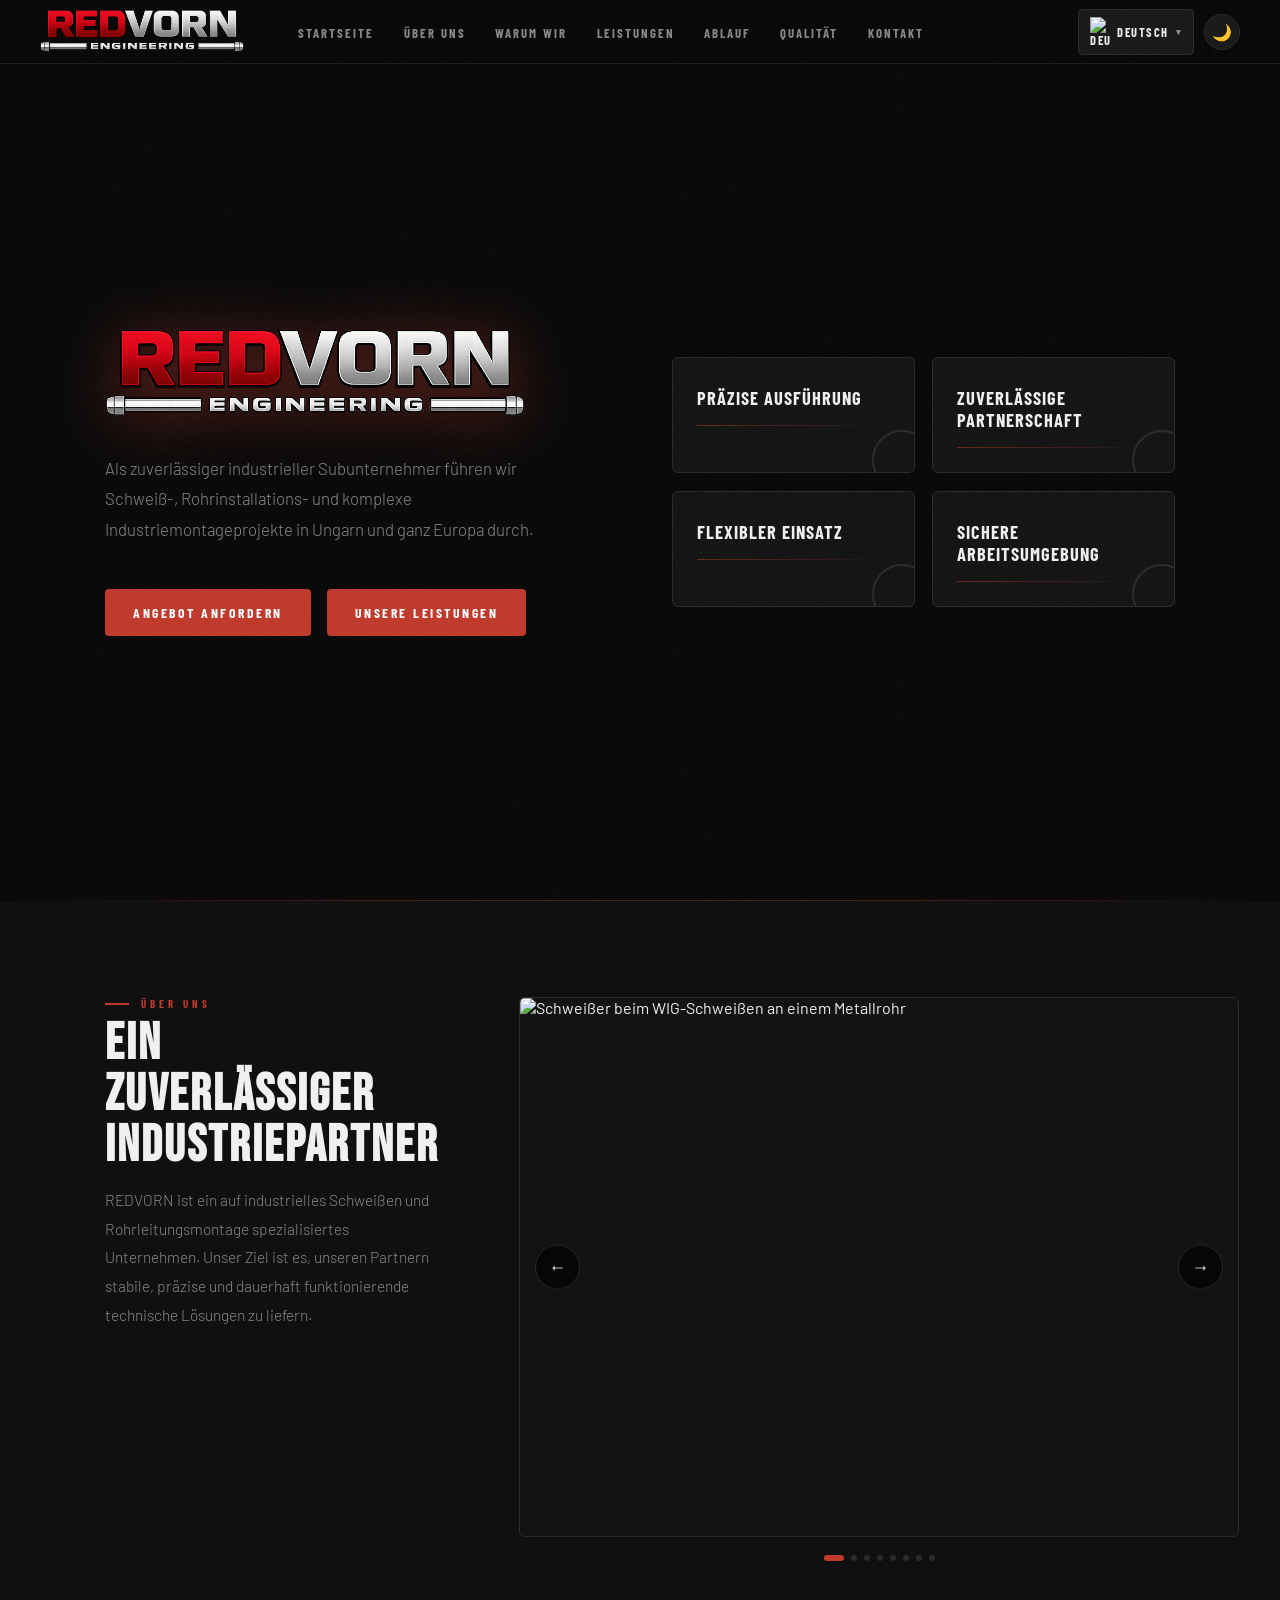
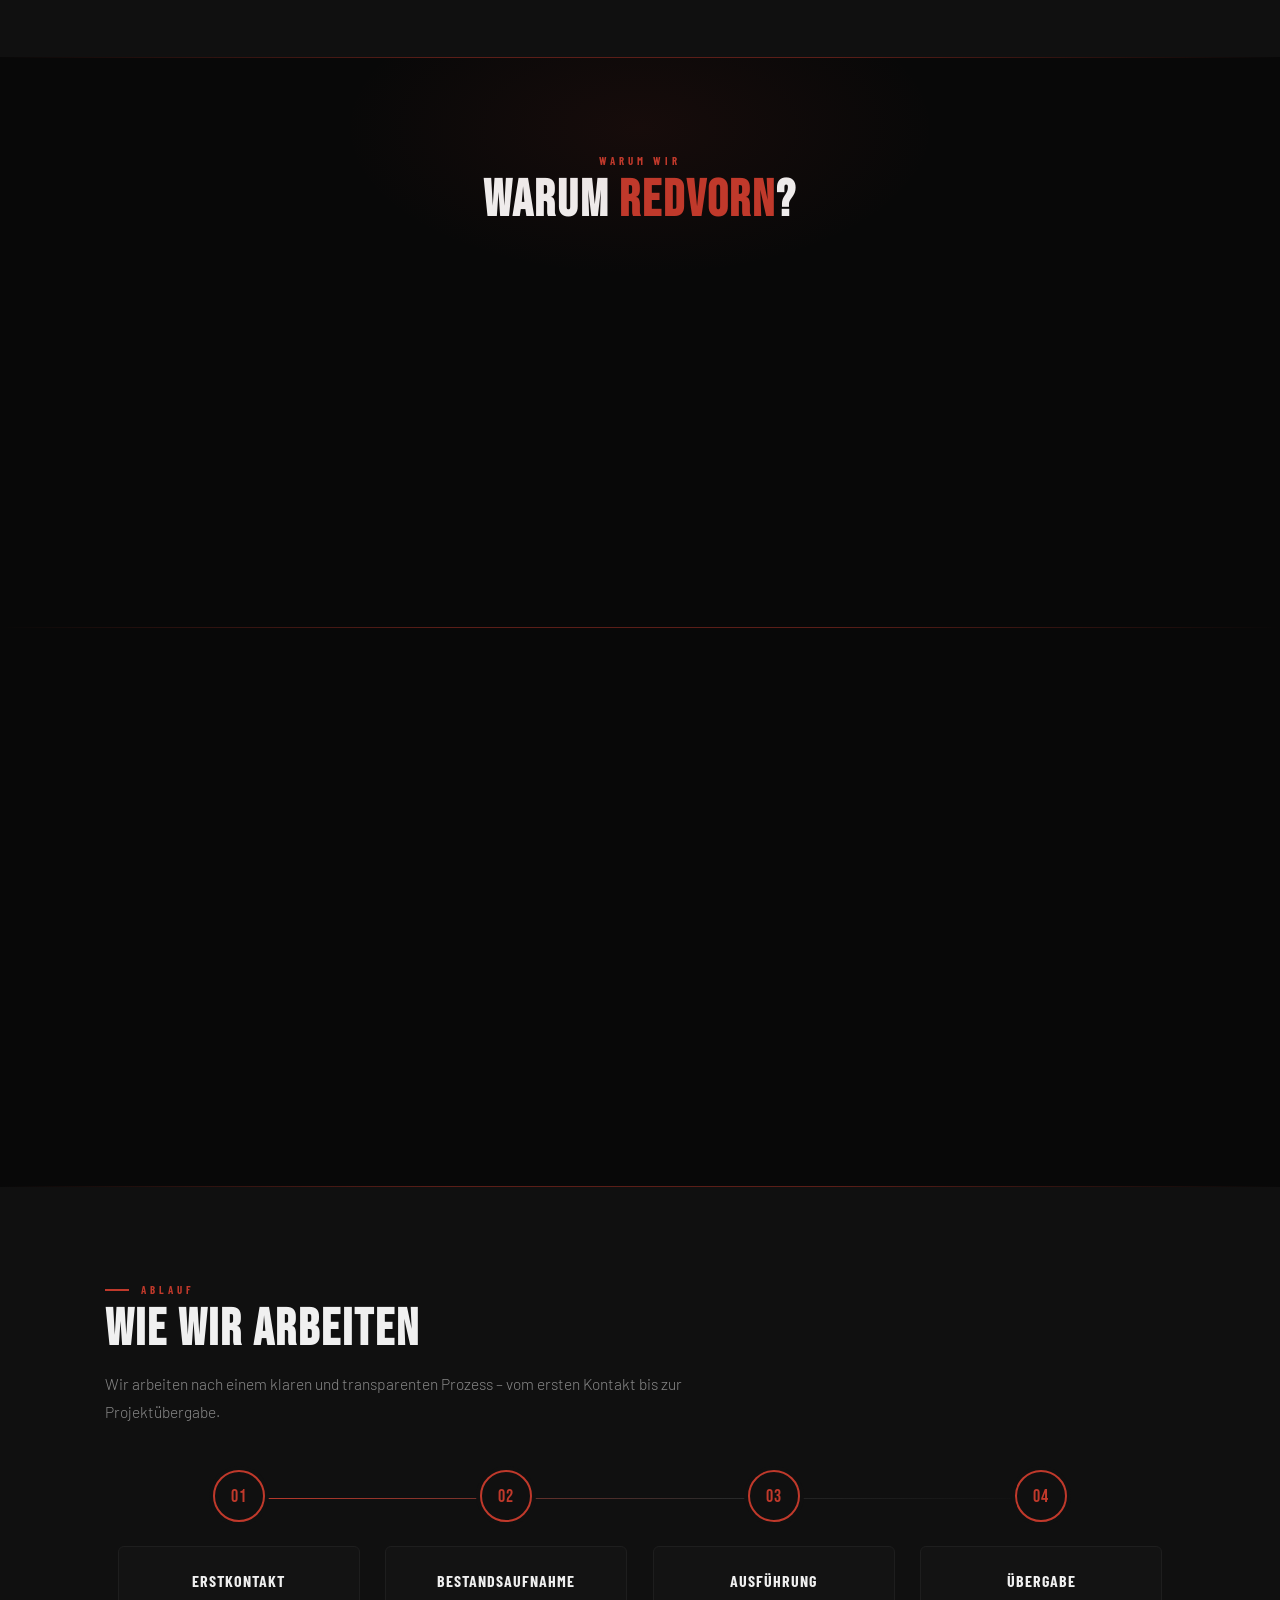
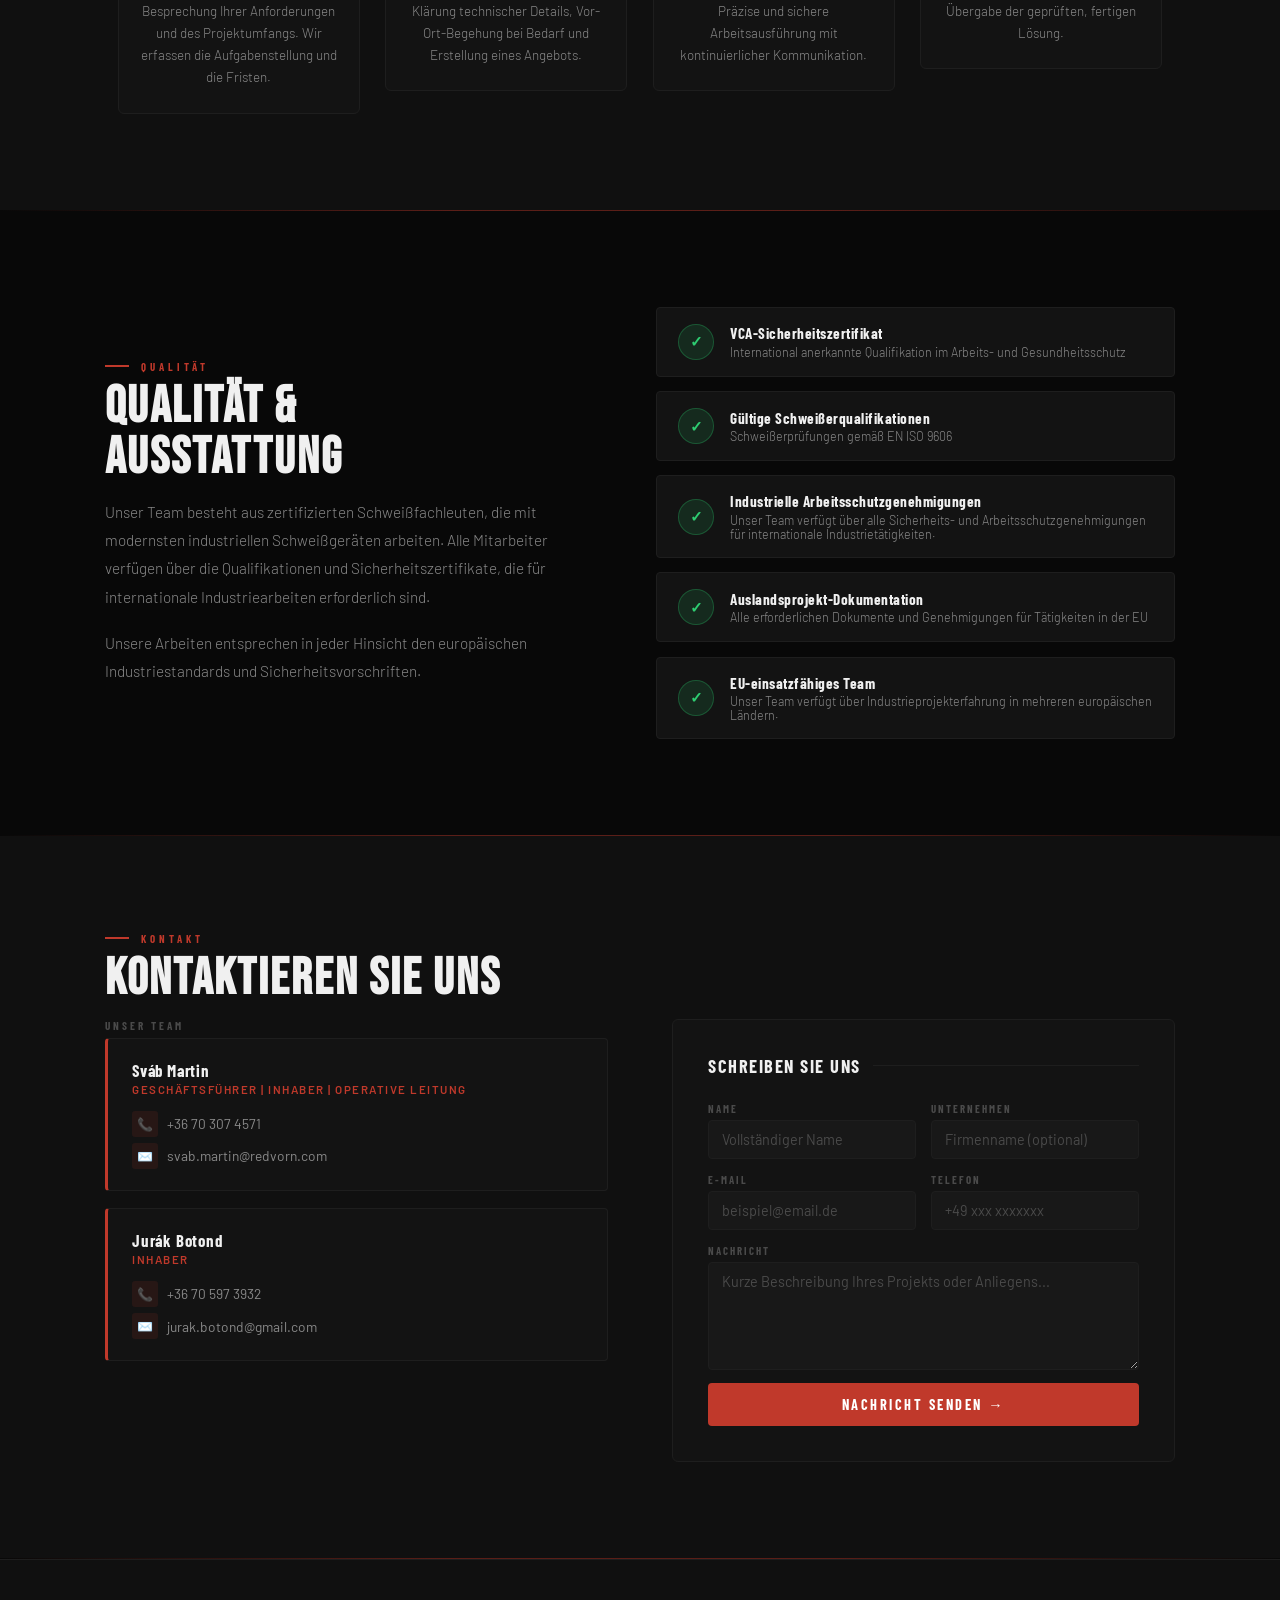
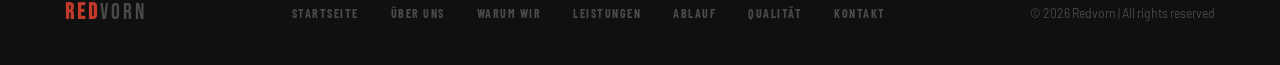
==== redvorn-de.html @ 4827144c "tranlation added, waiting for changes" ====
<!DOCTYPE html>
<html lang="de" data-theme="dark">
<head>
  <meta charset="UTF-8">
  <meta name="viewport" content="width=device-width, initial-scale=1.0">
  <meta name="description" content="Redvorn Engineering – Industrieschweißen, Rohrleitungsmontage und Industriemontage in Ungarn und ganz Europa.">
  <title>Redvorn Engineering</title>
  <link rel="preconnect" href="https://fonts.googleapis.com">
  <link href="https://fonts.googleapis.com/css2?family=Bebas+Neue&family=Barlow:wght@300;400;600&family=Barlow+Condensed:wght@400;600;700&display=swap" rel="stylesheet">
  <link rel="stylesheet" href="style.css">
</head>
<body>

<!-- ═══════════════════════════════════════════
     NAVIGATION
═══════════════════════════════════════════ -->
<nav>
  <a class="nav-logo" href="#fooldal">
    <img class="logo-vilagos" src="pics/redvorn-v-logo1.png" srcset="pics/redvorn-v-logo1.png 2x" alt="Redvorn Engineering">
    <img class="logo-sotet"   src="pics/redvorn-s-logo.png"  srcset="pics/redvorn-s-logo.png 2x"  alt="Redvorn Engineering">
  </a>

  <ul class="nav-linkek">
    <li><a href="#fooldal">Startseite</a></li>
    <li><a href="#rolunk">Über uns</a></li>
    <li><a href="#miert">Warum wir</a></li>
    <li><a href="#szolgaltatasok">Leistungen</a></li>
    <li><a href="#folyamat">Ablauf</a></li>
    <li><a href="#minoseg">Qualität</a></li>
    <li><a href="#kapcsolat">Kontakt</a></li>
  </ul>

  <div class="nav-jobb">
    <div class="lang-v" id="langV">
      <button class="lang-gomb" id="langGomb">
        <img src="https://flagcdn.com/w20/de.png" srcset="https://flagcdn.com/w40/de.png 2x" width="20" alt="Deutsch">
        Deutsch <span class="nyil">▾</span>
      </button>
      <div class="lang-menu">
        <div class="lang-elem" data-lang="hu"><img src="https://flagcdn.com/w20/hu.png" srcset="https://flagcdn.com/w40/hu.png 2x" width="20" alt="Magyar"> Magyar</div>
        <div class="lang-elem" data-lang="en"><img src="https://flagcdn.com/w20/gb.png" srcset="https://flagcdn.com/w40/gb.png 2x" width="20" alt="English"> English</div>
        <div class="lang-elem aktiv" data-lang="de"><img src="https://flagcdn.com/w20/de.png" srcset="https://flagcdn.com/w40/de.png 2x" width="20" alt="Deutsch"> Deutsch</div>
        <div class="lang-elem" data-lang="nl"><img src="https://flagcdn.com/w20/nl.png" srcset="https://flagcdn.com/w40/nl.png 2x" width="20" alt="Nederlands"> Nederlands</div>
      </div>
    </div>
    <button class="tema-btn" id="temaBtn" title="Dunkel / Hell-Modus">🌙</button>
    <button class="hamburger" id="hamburger" aria-label="Menü"><span></span><span></span><span></span></button>
  </div>
</nav>

<div class="mobil-menu" id="mobilMenu">
  <a href="#fooldal">Startseite</a>
  <a href="#rolunk">Über uns</a>
  <a href="#miert">Warum wir</a>
  <a href="#szolgaltatasok">Leistungen</a>
  <a href="#folyamat">Ablauf</a>
  <a href="#minoseg">Qualität</a>
  <a href="#kapcsolat">Kontakt</a>
</div>

<!-- ═══════════════════════════════════════════
     STARTSEITE / HERO
═══════════════════════════════════════════ -->
<section class="szekció" id="fooldal">
  <div class="hero-media">
    <video class="hero-video" autoplay muted loop playsinline poster="hatter-poster.jpg">
      <source src="pics/RVIDEO.mp4" type="video/mp4">
    </video>
  </div>
  <div class="hero-overlay"></div>
  <div class="hero-tartalom">
    <div class="hero-bal">
      <div class="hero-logo-kep">
        <img class="logo-sotet"   src="pics/redvorn-s-logo.png"  alt="Redvorn Engineering">
        <img class="logo-vilagos" src="pics/redvorn-v-logo1.png" alt="Redvorn Engineering">
      </div>
      <p class="hero-szoveg">Als zuverlässiger industrieller Subunternehmer führen wir Schweiß-, Rohrinstallations- und komplexe Industriemontageprojekte in Ungarn und ganz Europa durch.</p>
      <div class="hero-gombok">
        <a href="#kapcsolat" class="gomb-piros">Angebot anfordern</a>
        <a href="#szolgaltatasok" class="gomb-ures">Unsere Leistungen</a>
      </div>
    </div>
    <div class="hero-jobb">
      <div class="hero-kocka megjeleno" style="--delay: 0.1s"><div class="hk-cim">Präzise Ausführung</div><div class="hk-dísz"></div></div>
      <div class="hero-kocka megjeleno" style="--delay: 0.2s"><div class="hk-cim">Zuverlässige Partnerschaft</div><div class="hk-dísz"></div></div>
      <div class="hero-kocka megjeleno" style="--delay: 0.3s"><div class="hk-cim">Flexibler Einsatz</div><div class="hk-dísz"></div></div>
      <div class="hero-kocka megjeleno" style="--delay: 0.4s"><div class="hk-cim">Sichere Arbeitsumgebung</div><div class="hk-dísz"></div></div>
    </div>
  </div>
</section>

<div class="elvaszto"></div>

<!-- ═══════════════════════════════════════════
     ÜBER UNS
═══════════════════════════════════════════ -->
<section class="szekció halvany" id="rolunk">
  <div class="belso">
    <div class="rolunk-racs">
      <div class="megjeleno">
        <div class="sz-cimke">Über uns</div>
        <h2 class="sz-cim">EIN ZUVERLÄSSIGER<br>INDUSTRIEPARTNER</h2>
        <div class="rolunk-szoveg">
          <p>REDVORN ist ein auf industrielles Schweißen und Rohrleitungsmontage spezialisiertes Unternehmen. Unser Ziel ist es, unseren Partnern stabile, präzise und dauerhaft funktionierende technische Lösungen zu liefern.</p>
        </div>
      </div>
      <div class="kepgaleria megjeleno">
        <div class="slider-wrap">
          <div class="slider-sav" id="sliderSav">
            <div class="dia"><img src="pics/welder-performing-tig-welding-on-metal-pipe-.JPG" alt="Schweißer beim WIG-Schweißen an einem Metallrohr"><div class="dia-ph"><div class="ph-ikon">📷</div><div class="ph-szam">01 / FOTO</div></div></div>
            <div class="dia"><img src="pics/man-working-on-iron-soldering-in-a-workshop.jpg" alt="Metallarbeiter in einer Werkstatt"><div class="dia-ph"><div class="ph-ikon">📷</div><div class="ph-szam">02 / FOTO</div></div></div>
            <div class="dia"><img src="pics/oil-pipeline.jpg" alt="Ölpipeline"><div class="dia-ph"><div class="ph-ikon">📷</div><div class="ph-szam">03 / FOTO</div></div></div>
            <div class="dia"><img src="pics/industrial-zone-steel-pipelines-valves-and-ladde.jpg" alt="Industrielle Stahlrohrleitungen und Ventile"><div class="dia-ph"><div class="ph-ikon">📷</div><div class="ph-szam">04 / FOTO</div></div></div>
            <div class="dia"><img src="pics/engineer-inspecting-damaged-industrial-pipe-system.JPG" alt="Ingenieur bei der Inspektion eines Rohrsystems"><div class="dia-ph"><div class="ph-ikon">📷</div><div class="ph-szam">05 / FOTO</div></div></div>
            <div class="dia"><img src="pics/large-pipes-at-construction-site.jpg" alt="Große Rohre auf einer Baustelle"><div class="dia-ph"><div class="ph-ikon">📷</div><div class="ph-szam">06 / FOTO</div></div></div>
            <div class="dia"><img src="pics/different-size-and-shaped-pipes-at-a-power-plant.jpg" alt="Verschiedene Rohre in einem Kraftwerk"><div class="dia-ph"><div class="ph-ikon">📷</div><div class="ph-szam">07 / FOTO</div></div></div>
            <div class="dia"><img src="pics/business-partnership-shaking-hands-for-signing.jpg" alt="Geschäftspartner beim Handschlag"><div class="dia-ph"><div class="ph-ikon">📷</div><div class="ph-szam">08 / FOTO</div></div></div>
          </div>
          <button class="sl-nyil bal" id="slNyilBal" aria-label="Zurück">&#8592;</button>
          <button class="sl-nyil jobb" id="slNyilJobb" aria-label="Weiter">&#8594;</button>
        </div>
        <div class="slider-pontok" id="sliderPontok"></div>
      </div>
    </div>
  </div>
</section>

<div class="elvaszto"></div>

<!-- ═══════════════════════════════════════════
     WARUM WIR
═══════════════════════════════════════════ -->
<section class="szekció miert-szekció" id="miert">
  <div class="belso">
    <div class="miert-fejlec megjeleno">
      <div class="sz-cimke">Warum wir</div>
      <h2 class="sz-cim">WARUM <span class="piros-txt">REDVORN</span>?</h2>
    </div>
    <div class="miert-racs">
      <div class="miert-kartya megjeleno"><div class="mk-cim">Präzise Ausführung</div><p class="mk-szoveg">Jede Arbeit wird termingerecht und in der vereinbarten Qualität ausgeführt – ohne Kompromisse.</p></div>
      <div class="miert-kartya megjeleno"><div class="mk-cim">Flexibilität</div><p class="mk-szoveg">Wir reagieren schnell auf Projektänderungen und passen unsere Kapazitäten an Ihre Anforderungen an.</p></div>
      <div class="miert-kartya megjeleno"><div class="mk-cim">Internationale Erfahrung</div><p class="mk-szoveg">Industrielle Projekterfahrung in mehreren europäischen Ländern, mit fundiertem Wissen über EU-Normen und Arbeitsumgebungen.</p></div>
      <div class="miert-kartya megjeleno"><div class="mk-cim">Partnerschaftliche Haltung</div><p class="mk-szoveg">Ob Einzelauftrag oder Langzeitprojekt – jede Aufgabe wird mit derselben fachlichen Verantwortung und Engagement durchgeführt.</p></div>
      <div class="miert-kartya megjeleno"><div class="mk-cim">Schnelle Problemlösung</div><p class="mk-szoveg">Technische Herausforderungen werden sofort angegangen, damit der Projektzeitplan reibungslos eingehalten werden kann.</p></div>
    </div>
  </div>
</section>

<div class="elvaszto"></div>

<!-- ═══════════════════════════════════════════
     LEISTUNGEN
═══════════════════════════════════════════ -->
<section class="szekció" id="szolgaltatasok">
  <div class="belso">
    <div class="sz-cimke megjeleno">Leistungen</div>
    <h2 class="sz-cim megjeleno">UNSER ANGEBOT</h2>
    <p class="sz-leiras megjeleno">Wir realisieren komplexe industrielle Bauleistungen als Subunternehmer – auf Basis von Kundenspezifikationen und technischer Dokumentation.</p>
    <div class="szolg-racs">
      <div class="szolg-k megjeleno"><div class="szolg-cim">Industrieschweißen</div><p class="szolg-szoveg">Stahl- und Edelstahlkonstruktionen, Rohrschweißen und Reparaturarbeiten.</p></div>
      <div class="szolg-k megjeleno"><div class="szolg-cim">Rohrleitungsmontage</div><p class="szolg-szoveg">Installation und Umbau von verfahrenstechnischen und industriellen Rohrleitungssystemen.</p></div>
      <div class="szolg-k megjeleno"><div class="szolg-cim">Industriemontage</div><p class="szolg-szoveg">Langfristige Industrieprojekte und Kooperationen.</p></div>
    </div>
  </div>
</section>

<div class="elvaszto"></div>

<!-- ═══════════════════════════════════════════
     ABLAUF
═══════════════════════════════════════════ -->
<section class="szekció halvany" id="folyamat">
  <div class="belso">
    <div class="megjeleno">
      <div class="sz-cimke">Ablauf</div>
      <h2 class="sz-cim">WIE WIR ARBEITEN</h2>
      <p class="sz-leiras">Wir arbeiten nach einem klaren und transparenten Prozess – vom ersten Kontakt bis zur Projektübergabe.</p>
    </div>
    <div class="timeline">
      <div class="tl-elem megjeleno"><div class="tl-szam">01</div><div class="tl-kartya"><div class="tl-cim">Erstkontakt</div><p class="tl-szoveg">Besprechung Ihrer Anforderungen und des Projektumfangs. Wir erfassen die Aufgabenstellung und die Fristen.</p></div></div>
      <div class="tl-elem megjeleno"><div class="tl-szam">02</div><div class="tl-kartya"><div class="tl-cim">Bestandsaufnahme</div><p class="tl-szoveg">Klärung technischer Details, Vor-Ort-Begehung bei Bedarf und Erstellung eines Angebots.</p></div></div>
      <div class="tl-elem megjeleno"><div class="tl-szam">03</div><div class="tl-kartya"><div class="tl-cim">Ausführung</div><p class="tl-szoveg">Präzise und sichere Arbeitsausführung mit kontinuierlicher Kommunikation.</p></div></div>
      <div class="tl-elem megjeleno"><div class="tl-szam">04</div><div class="tl-kartya"><div class="tl-cim">Übergabe</div><p class="tl-szoveg">Übergabe der geprüften, fertigen Lösung.</p></div></div>
    </div>
  </div>
</section>

<div class="elvaszto"></div>

<!-- ═══════════════════════════════════════════
     QUALITÄT
═══════════════════════════════════════════ -->
<section class="szekció" id="minoseg">
  <div class="belso">
    <div class="minoseg-racs">
      <div class="megjeleno">
        <div class="sz-cimke">Qualität</div>
        <h2 class="sz-cim">QUALITÄT &<br>AUSSTATTUNG</h2>
        <p class="minoseg-szoveg">Unser Team besteht aus zertifizierten Schweißfachleuten, die mit modernsten industriellen Schweißgeräten arbeiten. Alle Mitarbeiter verfügen über die Qualifikationen und Sicherheitszertifikate, die für internationale Industriearbeiten erforderlich sind.</p>
        <p class="minoseg-szoveg">Unsere Arbeiten entsprechen in jeder Hinsicht den europäischen Industriestandards und Sicherheitsvorschriften.</p>
      </div>
      <div class="cert-lista">
        <div class="cert-kartya megjeleno"><div class="cert-bal"><div class="cert-pip">✓</div></div><div class="cert-jobb"><div class="cert-cim">VCA-Sicherheitszertifikat</div><div class="cert-szoveg">International anerkannte Qualifikation im Arbeits- und Gesundheitsschutz</div></div></div>
        <div class="cert-kartya megjeleno"><div class="cert-bal"><div class="cert-pip">✓</div></div><div class="cert-jobb"><div class="cert-cim">Gültige Schweißerqualifikationen</div><div class="cert-szoveg">Schweißerprüfungen gemäß EN ISO 9606</div></div></div>
        <div class="cert-kartya megjeleno"><div class="cert-bal"><div class="cert-pip">✓</div></div><div class="cert-jobb"><div class="cert-cim">Industrielle Arbeitsschutzgenehmigungen</div><div class="cert-szoveg">Unser Team verfügt über alle Sicherheits- und Arbeitsschutzgenehmigungen für internationale Industrietätigkeiten.</div></div></div>
        <div class="cert-kartya megjeleno"><div class="cert-bal"><div class="cert-pip">✓</div></div><div class="cert-jobb"><div class="cert-cim">Auslandsprojekt-Dokumentation</div><div class="cert-szoveg">Alle erforderlichen Dokumente und Genehmigungen für Tätigkeiten in der EU</div></div></div>
        <div class="cert-kartya megjeleno"><div class="cert-bal"><div class="cert-pip">✓</div></div><div class="cert-jobb"><div class="cert-cim">EU-einsatzfähiges Team</div><div class="cert-szoveg">Unser Team verfügt über Industrieprojekterfahrung in mehreren europäischen Ländern.</div></div></div>
      </div>
    </div>
  </div>
</section>

<div class="elvaszto"></div>

<!-- ═══════════════════════════════════════════
     KONTAKT
═══════════════════════════════════════════ -->
<section class="szekció halvany" id="kapcsolat">
  <div class="belso">
    <div class="sz-cimke megjeleno">Kontakt</div>
    <h2 class="sz-cim megjeleno">KONTAKTIEREN SIE UNS</h2>
    <div class="kapcsolat-racs">
      <div>
        <p class="csapat-alcim megjeleno">Unser Team</p>
        <div class="csapat">
          <div class="szemely megjeleno">
            <div class="sz-nev">Sváb Martin</div>
            <div class="sz-pozicio">Geschäftsführer | Inhaber | Operative Leitung</div>
            <div class="sz-eler">
              <div class="sz-sor"><div class="sz-ik">📞</div><a href="tel:+36703074571">+36 70 307 4571</a></div>
              <div class="sz-sor"><div class="sz-ik">✉️</div><a href="mailto:svab.martin@redvorn.com">svab.martin@redvorn.com</a></div>
            </div>
          </div>
          <div class="szemely megjeleno">
            <div class="sz-nev">Jurák Botond</div>
            <div class="sz-pozicio">Inhaber</div>
            <div class="sz-eler">
              <div class="sz-sor"><div class="sz-ik">📞</div><a href="tel:+36705973932">+36 70 597 3932</a></div>
              <div class="sz-sor"><div class="sz-ik">✉️</div><a href="mailto:jurak.botond@gmail.com">jurak.botond@gmail.com</a></div>
            </div>
          </div>
        </div>
      </div>
      <div class="urlap-doboz megjeleno">
        <div class="urlap-fejlec"><div class="urlap-fejlec-cim">Schreiben Sie uns</div><div class="urlap-fejlec-vonal"></div></div>
        <form id="kapcsolatUrlap">
          <div class="urlap-sor">
            <div class="mezocsoport"><label class="mezo-cimke">Name</label><input class="mezo" type="text" name="nev" placeholder="Vollständiger Name" required></div>
            <div class="mezocsoport"><label class="mezo-cimke">Unternehmen</label><input class="mezo" type="text" name="ceg" placeholder="Firmenname (optional)"></div>
          </div>
          <div class="urlap-sor">
            <div class="mezocsoport"><label class="mezo-cimke">E-Mail</label><input class="mezo" type="email" name="email" placeholder="beispiel@email.de" required></div>
            <div class="mezocsoport"><label class="mezo-cimke">Telefon</label><input class="mezo" type="tel" name="telefon" placeholder="+49 xxx xxxxxxx"></div>
          </div>
          <div class="mezocsoport"><label class="mezo-cimke">Nachricht</label><textarea class="mezo" name="uzenet" placeholder="Kurze Beschreibung Ihres Projekts oder Anliegens..." required></textarea></div>
          <button type="submit" class="kuldes-btn">Nachricht senden &rarr;</button>
        </form>
        <div class="urlap-ok" id="urlapOk">
          <div class="pip">✅</div>
          <h3>Nachricht gesendet!</h3>
          <p>Wir werden uns in Kürze bei Ihnen melden.</p>
        </div>
      </div>
    </div>
  </div>
</section>

<div class="elvaszto"></div>

<!-- ═══════════════════════════════════════════
     FOOTER
═══════════════════════════════════════════ -->
<footer>
  <div class="footer-belso">
    <a class="footer-logo" href="#fooldal"><span class="footer-logo-txt"><b>RED</b>VORN</span></a>
    <div class="footer-link-lista">
      <a href="#fooldal">Startseite</a>
      <a href="#rolunk">Über uns</a>
      <a href="#miert">Warum wir</a>
      <a href="#szolgaltatasok">Leistungen</a>
      <a href="#folyamat">Ablauf</a>
      <a href="#minoseg">Qualität</a>
      <a href="#kapcsolat">Kontakt</a>
    </div>
    <p class="footer-copy">&copy; 2026 Redvorn | All rights reserved</p>
  </div>
</footer>

<script src="main.js"></script>
</body>
</html>
---- style.css ----
/* ================================================
   REDVORN ENGINEERING — style.css- By: BBM
   ================================================ */

/* ── VÁLTOZÓK ── */
:root {
  --piros:       #c0392b;
  --piros-sotet: #96281b;
  --piros-vilag: #e74c3c;

  --hatter:  #080808;
  --hatter2: #101010;
  --hatter3: #181818;
  --kartya:  #131313;
  --keret:   #1e1e1e;
  --keret2:  #2a2a2a;

  --szoveg:  #f0f0f0;
  --szoveg2: #888;
  --szoveg3: #4a4a4a;

  --nav-bg: rgba(8,8,8,0.96);
  --nav-h:  64px;
  --r:      4px;
  --atm:    0.22s ease;
}

[data-theme="light"] {
  --hatter:  #f3f3f3;
  --hatter2: #eaeaea;
  --hatter3: #dfdfdf;
  --kartya:  #ffffff;
  --keret:   #d8d8d8;
  --keret2:  #c5c5c5;
  --szoveg:  #111;
  --szoveg2: #555;
  --szoveg3: #aaa;
  --nav-bg:  rgba(243,243,243,0.97);
}

/* ── RESET ── */
*, *::before, *::after { box-sizing: border-box; margin: 0; padding: 0; }
html { scroll-behavior: smooth; }
body {
  font-family: 'Barlow', sans-serif;
  background: var(--hatter);
  color: var(--szoveg);
  overflow-x: hidden;
  transition: background var(--atm), color var(--atm);
  -webkit-font-smoothing: antialiased;
}
/* Szemcsés textúra */
body::after {
  content: '';
  position: fixed; inset: 0;
  background-image: url("data:image/svg+xml,%3Csvg viewBox='0 0 512 512' xmlns='http://www.w3.org/2000/svg'%3E%3Cfilter id='n'%3E%3CfeTurbulence type='fractalNoise' baseFrequency='0.78' numOctaves='4' stitchTiles='stitch'/%3E%3C/filter%3E%3Crect width='100%25' height='100%25' filter='url(%23n)' opacity='0.03'/%3E%3C/svg%3E");
  pointer-events: none;
  z-index: 9999;
}
a { text-decoration: none; color: inherit; }
img { display: block; max-width: 100%; }
button { font-family: inherit; cursor: pointer; }

/* ══════════════════════════════════════
   NAVIGÁCIÓ
══════════════════════════════════════ */
nav {
  position: fixed;
  top: 0; left: 0; right: 0;
  z-index: 1000;
  height: var(--nav-h);
  background: var(--nav-bg);
  backdrop-filter: blur(14px);
  border-bottom: 1px solid var(--keret);
  display: flex;
  align-items: center;
  padding: 0 2.5rem;
  gap: 0.5rem;
  overflow: visible;
}

/* Nav logó */
.nav-logo { flex-shrink: 0; display: flex; align-items: center; height: 100%;}
.nav-logo img {
   height: clamp(28px, 5vw, 45px); 
   width: auto; 
   position: relative; 
   z-index: 1001; 
   transition: opacity 0.25s ease; 
  } 
/* Logika: alapértelmezett sötét móban el kell rejteni a világos logot. 
          váltásnál a sötét logo-t megjelenítjük és világos tűnik el */
.nav-logo .logo-sotet  { display: none; }
.nav-logo .logo-vilagos { display: block; }
[data-theme="light"] .nav-logo .logo-sotet  { display: block; }
[data-theme="light"] .nav-logo .logo-vilagos { display: none; }

/* Nav linkek */
.nav-linkek {
  display: flex;
  gap: 0.1rem;
  list-style: none;
  margin-left: 2rem;
}
.nav-linkek a {
  font-family: 'Barlow Condensed', sans-serif;
  font-size: 0.8rem;
  font-weight: 700;
  letter-spacing: 2px;
  text-transform: uppercase;
  color: var(--szoveg2);
  padding: 6px 14px;
  border-radius: var(--r);
  transition: color var(--atm), background var(--atm);
}
.nav-linkek a:hover { color: var(--szoveg); background: rgba(255,255,255,0.05); }
[data-theme="light"] .nav-linkek a:hover { background: rgba(0,0,0,0.06); }

/* Nav jobb oldal */
.nav-jobb { margin-left: auto; display: flex; align-items: center; gap: 0.6rem; }

/* ── Nyelvválasztó ── */
.lang-v { position: relative; }
.lang-gomb {
  display: flex; align-items: center; gap: 7px;
  padding: 7px 11px;
  background: var(--hatter3);
  border: 1px solid var(--keret2);
  border-radius: var(--r);
  font-family: 'Barlow Condensed', sans-serif;
  font-size: 0.78rem; font-weight: 700;
  letter-spacing: 1.5px; text-transform: uppercase;
  color: var(--szoveg);
  transition: border-color var(--atm);
}
.lang-gomb:hover { border-color: var(--piros); }
.lang-gomb .nyil { font-size: 0.55rem; opacity: 0.55; transition: transform var(--atm); }
.lang-v.nyitva .nyil { transform: rotate(180deg); }

.lang-menu {
  display: none;
  position: absolute; top: calc(100% + 8px); right: 0;
  min-width: 158px;
  background: var(--hatter3);
  border: 1px solid var(--keret2);
  border-radius: 6px;
  overflow: hidden;
  box-shadow: 0 14px 40px rgba(0,0,0,0.65);
}
.lang-v.nyitva .lang-menu { display: block; }
.lang-elem {
  display: flex; align-items: center; gap: 10px;
  padding: 10px 15px;
  font-family: 'Barlow Condensed', sans-serif;
  font-size: 0.88rem; font-weight: 600; letter-spacing: 0.8px;
  color: var(--szoveg2);
  transition: background var(--atm), color var(--atm);
}
.lang-elem:hover { background: var(--piros); color: #fff; }
.lang-elem.aktiv { color: var(--szoveg); background: var(--keret); }

/* ── Témaváltó ── */
.tema-btn {
  width: 36px; height: 36px;
  border-radius: 50%;
  border: 1px solid var(--keret2);
  background: var(--hatter3);
  font-size: 1rem;
  color: var(--szoveg);
  display: flex; align-items: center; justify-content: center;
  transition: border-color var(--atm), background var(--atm), color var(--atm);
}
.tema-btn:hover { border-color: var(--piros); background: var(--piros); color: #fff; }

/* ── Hamburger ── */
.hamburger {
  display: none;
  flex-direction: column; justify-content: center; align-items: center;
  width: 36px; height: 36px; gap: 5px;
  background: var(--hatter3);
  border: 1px solid var(--keret2);
  border-radius: var(--r);
  position: relative;
  z-index: 10000; 
}
.hamburger span {
  display: block; width: 17px; height: 2px;
  background: var(--szoveg); border-radius: 2px;
  transition: transform 0.3s, opacity 0.3s;
}
.hamburger.nyitva span:nth-child(1) { transform: translateY(7px) rotate(45deg); }
.hamburger.nyitva span:nth-child(2) { opacity: 0; }
.hamburger.nyitva span:nth-child(3) { transform: translateY(-7px) rotate(-45deg); }

/* Mobil menü */
.mobil-menu {
  display: none;
  position: fixed;
  top: var(--nav-h); left: 0; right: 0;
  background: var(--nav-bg);
  border-bottom: 1px solid var(--keret);
  backdrop-filter: blur(14px);
  z-index: 999;
  padding: 1.5rem 2.5rem;
  flex-direction: column; gap: 0.25rem;
  animation: slideDown 0.22s ease;
}
.mobil-menu.nyitva { display: flex; }
.mobil-menu a {
  font-family: 'Barlow Condensed', sans-serif;
  font-size: 1rem; font-weight: 700;
  letter-spacing: 2px; text-transform: uppercase;
  color: var(--szoveg2);
  padding: 11px 0;
  border-bottom: 1px solid var(--keret);
  transition: color var(--atm);
}
.mobil-menu a:last-child { border-bottom: none; }
.mobil-menu a:hover { color: var(--piros); }

/* ══════════════════════════════════════
   GOMBOK
══════════════════════════════════════ */
.gomb-piros {
  display: inline-flex; align-items: center; gap: 8px;
  font-family: 'Barlow Condensed', sans-serif;
  font-size: 0.86rem; font-weight: 700;
  letter-spacing: 2.5px; text-transform: uppercase;
  color: #fff; background: var(--piros);
  border: 2px solid var(--piros);
  padding: 13px 26px; border-radius: var(--r);
  transition: background var(--atm), transform 0.15s, box-shadow var(--atm);
}
.gomb-piros:hover {
  background: var(--piros-sotet); border-color: var(--piros-sotet);
  transform: translateY(-2px);
  box-shadow: 0 8px 24px rgba(192,57,43,.35);
}
.gomb-ures {
  display: inline-flex; align-items: center; gap: 8px;
  font-family: 'Barlow Condensed', sans-serif;
  font-size: 0.86rem; font-weight: 700;
  letter-spacing: 2.5px; text-transform: uppercase;
  color: #fff; background: var(--piros);
  border: 2px solid var(--piros);
  padding: 13px 26px; border-radius: var(--r);
  transition: background var(--atm), transform 0.15s box-shadow var(--atm);
}
.gomb-ures:hover { background: var(--piros-sotet); border-color: var(--piros-sotet);
  transform: translateY(-2px);
  box-shadow: 0 8px 24px rgba(192,57,43,.35); }

/* ══════════════════════════════════════
   HERO
══════════════════════════════════════ */
#fooldal {
  position: relative;
  min-height: 100vh;
  display: flex; align-items: center;
  padding-top: var(--nav-h);
  overflow: hidden;
}

.hero-media {
  position: absolute; inset: 0; z-index: 0;
}
.hero-media img {
  width: 100%; height: 100%;
  object-fit: cover; object-position: center;
  opacity: 0.3;
}
.hero-alap-bg {
  width: 100%; height: 100%;
  background:
    radial-gradient(ellipse 80% 70% at 65% 50%, rgba(192,57,43,0.1) 0%, transparent 65%),
    repeating-linear-gradient(-45deg, transparent 0, transparent 38px, rgba(192,57,43,0.022) 38px, rgba(192,57,43,0.022) 39px);
}
/* Ha azt akarod hogy rácsos legyen a stílus */
/* .hero-racs {
  position: absolute; inset: 0;
  background-image:
    linear-gradient(var(--keret) 1px, transparent 1px),
    linear-gradient(90deg, var(--keret) 1px, transparent 1px);
  background-size: 55px 55px; opacity: 0.55;
} */
.hero-overlay {
  position: absolute; inset: 0;
  background: linear-gradient(100deg, rgba(8,8,8,.92) 0%, rgba(8,8,8,.60) 55%, rgba(8,8,8,.15) 100%);
}
[data-theme="light"] .hero-overlay {
  background: linear-gradient(100deg, rgba(243,243,243,.94) 0%, rgba(243,243,243,.65) 55%, rgba(243,243,243,.15) 100%);
}

.hero-tartalom {
  position: relative; z-index: 2;
  padding: 5rem 2.5rem 5rem calc(2.5rem + 30px);
  animation: fadeSlideUp 0.9s ease both;
}


/* ── Logó a heroban ──*/
.hero-logo-kep { margin-bottom: 2rem; display: flex; align-items: center;}
.hero-logo-kep img {
  width: 100%;           
  max-width: 420px;      
  height: auto;
  filter: drop-shadow(0 6px 30px rgba(192,57,43,.45));
}
.hero-logo-kep .logo-sotet  { display: none; }
.hero-logo-kep .logo-vilagos { display: block; }
[data-theme="light"] .hero-logo-kep .logo-sotet  { display: block; }
[data-theme="light"] .hero-logo-kep .logo-vilagos { display: none; }

.hero-logo-txt {
  font-family: 'Bebas Neue', cursive;
  font-size: clamp(3.5rem, 7vw, 6.5rem);
  letter-spacing: 6px; line-height: 1;
  color: var(--szoveg);
  text-shadow: 0 4px 30px rgba(0,0,0,.5);
  margin-bottom: 0.3rem;
}
.hero-logo-txt b { color: var(--piros); }

.hero-tagline {
  font-family: 'Barlow Condensed', sans-serif;
  font-size: 0.78rem; font-weight: 700;
  letter-spacing: 5px; text-transform: uppercase;
  color: var(--szoveg3); margin-bottom: 2.5rem;
}
.hero-tagline em { color: var(--piros); font-style: normal; }

.hero-szoveg {
  font-size: 1.05rem; font-weight: 300;
  color: var(--szoveg2); line-height: 1.8;
  max-width: 480px; margin-bottom: 2.8rem;
}

.hero-gombok { display: flex; gap: 1rem; flex-wrap: wrap; }

.scroll-ind {
  position: absolute; bottom: 2rem; left: 50%;
  transform: translateX(-50%);
  z-index: 2;
  display: flex; flex-direction: column; align-items: center; gap: 5px;
  animation: scrollBounce 2.2s ease-in-out infinite;
  opacity: 0.35;
}
.scroll-ind-vonal {
  width: 1px; height: 44px;
  background: linear-gradient(to bottom, transparent, var(--piros));
}
.scroll-ind-txt {
  font-family: 'Barlow Condensed', sans-serif;
  font-size: 0.6rem; letter-spacing: 3px;
  text-transform: uppercase; color: var(--szoveg2);
}

.szekció { position: relative; z-index: 1; }
.halvany { background: var(--hatter2); }
.belso { max-width: 1150px; margin: 0 auto; padding: 6rem 2.5rem; }

.sz-cimke {
  display: flex; align-items: center; gap: 12px;
  font-family: 'Barlow Condensed', sans-serif;
  font-size: 0.68rem; font-weight: 700;
  letter-spacing: 4px; text-transform: uppercase;
  color: var(--piros); margin-bottom: 0.5rem;
}
.sz-cimke::before {
  content: ''; width: 24px; height: 2px;
  background: var(--piros); flex-shrink: 0;
}
.sz-cim {
  font-family: 'Bebas Neue', cursive;
  font-size: clamp(2.2rem, 4vw, 3.6rem);
  letter-spacing: 2px; line-height: 1; margin-bottom: 0.9rem;
}
.sz-leiras {
  font-size: 0.97rem; font-weight: 300;
  color: var(--szoveg2); line-height: 1.8;
  max-width: 580px; margin-bottom: 2.8rem;
}

.elvaszto {
  height: 1px;
  background: linear-gradient(90deg, transparent, var(--piros) 35%, var(--piros) 65%, transparent);
  opacity: 0.45;
}
.rolunk-racs {
  display: grid;
  grid-template-columns: 1fr 1fr;
  gap: 5rem; align-items: start;
}

.rolunk-szoveg p {
  font-size: 0.97rem; font-weight: 300;
  color: var(--szoveg2); line-height: 1.85;
  margin-bottom: 1.1rem;
}
.rolunk-szoveg p:last-child { margin-bottom: 0; }

.kepgaleria { position: relative; }

.slider-wrap {
  position: relative;
  border-radius: 6px;
  overflow: hidden;
  background: var(--kartya);
  border: 1px solid var(--keret2);
  aspect-ratio: 4 / 3;
  user-select: none;
}

.slider-sav {
  display: flex;
  height: 100%;
  transition: transform 0.52s cubic-bezier(0.4,0,0.2,1);
  will-change: transform;
}

.dia {
  flex: 0 0 100%;
  height: 100%;
  overflow: hidden;
  position: relative;
}
.dia img {
  width: 100%; height: 100%;
  object-fit: cover;
  transition: transform 7s ease;
  pointer-events: none;
}
.slider-wrap:hover .dia.aktiv-dia img { transform: scale(1.05); }

.dia-ph {
  width: 100%; height: 100%;
  background: var(--hatter3);
  display: flex; flex-direction: column;
  align-items: center; justify-content: center; gap: 0.7rem;
}
.dia-ph .ph-ikon { font-size: 3rem; opacity: 0.2; }
.dia-ph .ph-szam {
  font-family: 'Bebas Neue', cursive;
  font-size: 1.2rem; letter-spacing: 4px;
  color: var(--szoveg3);
}

.sl-nyil {
  position: absolute; top: 50%; transform: translateY(-50%);
  z-index: 10;
  width: 45px; height: 45px;
  background: rgba(0,0,0,.65);
  border: 1px solid var(--keret2);
  border-radius: 50%;
  display: flex; align-items: center; justify-content: center;
  font-size: 1.1rem;
  font-weight: bold;
  /* color: var(--szoveg); */
  color: #ffffff;
  backdrop-filter: blur(4px);
  transition: background var(--atm), border-color var(--atm);
  cursor: pointer;
}
.sl-nyil:hover { background: var(--piros); border-color: var(--piros); }
.sl-nyil.bal { left: 15px; }
.sl-nyil.jobb { right: 15px; }

.slider-pontok {
  display: flex; justify-content: center;
  gap: 7px; margin-top: 1.1rem;
}
.sl-pont {
  height: 6px; width: 6px;
  border-radius: 3px;
  background: var(--keret2);
  border: none;
  cursor: pointer;
  transition: background var(--atm), width var(--atm);
}
.sl-pont.aktiv {
  background: var(--piros);
  width: 20px;
}

.szolg-racs {
  display: grid;
  grid-template-columns: repeat(auto-fit, minmax(240px, 1fr));
  gap: 1.4rem;
}

.szolg-k {
  background: var(--kartya);
  border: 1px solid var(--keret);
  border-radius: 6px;
  padding: 2rem 1.8rem 2.2rem;
  position: relative; overflow: hidden;
  transition: transform var(--atm), border-color var(--atm), box-shadow var(--atm);
}
.szolg-k::before {
  content: '';
  position: absolute; top: 0; left: 0; right: 0;
  height: 2px; background: var(--piros);
  transform: scaleX(0); transform-origin: left;
  transition: transform 0.4s ease;
}
.szolg-k:hover {
  transform: translateY(-5px);
  border-color: var(--keret2);
  box-shadow: 0 14px 42px rgba(0,0,0,.45);
}
.szolg-k:hover::before { transform: scaleX(1); }

.szolg-szam {
  font-family: 'Bebas Neue', cursive;
  font-size: 0.75rem; letter-spacing: 3px;
  color: var(--piros); margin-bottom: 1rem; opacity: 0.75;
}
.szolg-cim {
  font-family: 'Barlow Condensed', sans-serif;
  font-size: 1.2rem; font-weight: 700;
  letter-spacing: 1px; text-transform: uppercase;
  margin-bottom: 0.75rem; color: var(--szoveg);
}
.szolg-szoveg {
  font-size: 0.9rem; font-weight: 300;
  color: var(--szoveg2); line-height: 1.72;
}

.kapcsolat-racs {
  display: grid;
  grid-template-columns: 1fr 1fr;
  gap: 4rem; align-items: start;
}

.csapat { display: flex; flex-direction: column; gap: 1.1rem; }
.csapat-alcim {
  font-family: 'Barlow Condensed', sans-serif;
  font-size: 0.7rem; font-weight: 700;
  letter-spacing: 3px; text-transform: uppercase;
  color: var(--szoveg3); margin-bottom: 0.4rem;
}

.szemely {
  background: var(--kartya);
  border: 1px solid var(--keret);
  border-left: 3px solid var(--piros);
  border-radius: var(--r);
  padding: 1.3rem 1.5rem;
  transition: box-shadow var(--atm), border-color var(--atm);
}
.szemely:hover { box-shadow: 0 6px 24px rgba(0,0,0,.3); }

.sz-nev {
  font-family: 'Barlow Condensed', sans-serif;
  font-size: 1.05rem; font-weight: 700;
  letter-spacing: 0.8px; margin-bottom: 0.15rem;
}
.sz-pozicio {
  font-size: 0.72rem; font-weight: 600;
  letter-spacing: 1.5px; text-transform: uppercase;
  color: var(--piros); margin-bottom: 0.9rem;
}

.sz-eler { display: flex; flex-direction: column; gap: 0.4rem; }
.sz-sor {
  display: flex; align-items: center; gap: 9px;
  font-size: 0.86rem; color: var(--szoveg2);
}
.sz-sor a { color: var(--szoveg2); transition: color var(--atm); }
.sz-sor a:hover { color: var(--piros); }
.sz-ik {
  width: 26px; height: 26px;
  background: rgba(192,57,43,.12);
  border-radius: 3px;
  display: flex; align-items: center; justify-content: center;
  font-size: 0.8rem; flex-shrink: 0;
}

.urlap-doboz {
  background: var(--kartya);
  border: 1px solid var(--keret);
  border-radius: 6px;
  padding: 2.2rem;
  position: sticky;
  top: calc(var(--nav-h) + 1.5rem);
}
.urlap-fejlec {
  display: flex; align-items: center; gap: 12px;
  margin-bottom: 1.6rem;
}
.urlap-fejlec-cim {
  font-family: 'Barlow Condensed', sans-serif;
  font-size: 1.15rem; font-weight: 700;
  letter-spacing: 1.5px; text-transform: uppercase;
}
.urlap-fejlec-vonal { flex: 1; height: 1px; background: var(--keret); }

.urlap-sor { display: grid; grid-template-columns: 1fr 1fr; gap: 0.9rem; }
.mezocsoport { display: flex; flex-direction: column; gap: 5px; margin-bottom: 0.85rem; }
.mezo-cimke {
  font-family: 'Barlow Condensed', sans-serif;
  font-size: 0.68rem; font-weight: 700;
  letter-spacing: 2px; text-transform: uppercase;
  color: var(--szoveg3);
}
.mezo {
  background: var(--hatter3);
  border: 1px solid var(--keret);
  border-radius: var(--r);
  padding: 10px 13px;
  color: var(--szoveg);
  font-family: 'Barlow', sans-serif;
  font-size: 0.9rem; outline: none; width: 100%;
  transition: border-color var(--atm), background var(--atm);
}
.mezo::placeholder { color: var(--szoveg3); }
.mezo:focus { border-color: var(--piros); background: var(--hatter2); }
textarea.mezo { resize: vertical; min-height: 108px; }

.kuldes-btn {
  width: 100%;
  font-family: 'Barlow Condensed', sans-serif;
  font-size: 0.9rem; font-weight: 700;
  letter-spacing: 2.5px; text-transform: uppercase;
  color: #fff; background: var(--piros);
  border: none; border-radius: var(--r);
  padding: 13px; margin-top: 0.4rem;
  display: flex; align-items: center; justify-content: center; gap: 8px;
  transition: background var(--atm), transform 0.15s, box-shadow var(--atm);
}
.kuldes-btn:hover {
  background: var(--piros-sotet);
  transform: translateY(-2px);
  box-shadow: 0 6px 20px rgba(192,57,43,.35);
}

.urlap-ok {
  display: none;
  flex-direction: column; align-items: center; justify-content: center;
  text-align: center; padding: 3rem 1rem; gap: 0.75rem;
}
.urlap-ok.latszik { display: flex; }
.urlap-ok .pip { font-size: 2.8rem; }
.urlap-ok h3 {
  font-family: 'Bebas Neue', cursive;
  font-size: 1.8rem; letter-spacing: 2px;
}
.urlap-ok p { color: var(--szoveg2); font-size: 0.9rem; }

footer {
  background: var(--hatter2);
  border-top: 1px solid var(--keret);
  padding: 2.5rem 2.5rem;
}
.footer-belso {
  max-width: 1150px; margin: 0 auto;
  display: flex; align-items: center; justify-content: space-between;
  flex-wrap: wrap; gap: 1.5rem;
}
.footer-logo {
  display: flex; align-items: center; gap: 10px;
}
.footer-logo img { height: 26px; opacity: 0.65; transition: opacity var(--atm); }
.footer-logo:hover img { opacity: 1; }
.footer-logo-txt {
  font-family: 'Bebas Neue', cursive;
  font-size: 1.35rem; letter-spacing: 3px; color: var(--szoveg3);
  transition: color var(--atm);
}
.footer-logo:hover .footer-logo-txt { color: var(--szoveg2); }
.footer-logo-txt b { color: var(--piros); }

.footer-link-lista { display: flex; gap: 2rem; flex-wrap: wrap; }
.footer-link-lista a {
  font-family: 'Barlow Condensed', sans-serif;
  font-size: 0.75rem; font-weight: 700;
  letter-spacing: 1.5px; text-transform: uppercase;
  color: var(--szoveg3); transition: color var(--atm);
}
.footer-link-lista a:hover { color: var(--piros); }

.footer-copy { font-size: 0.76rem; color: var(--szoveg3); }


.megjeleno {
  opacity: 0; transform: translateY(26px);
  transition: opacity 0.62s ease, transform 0.62s ease;
}
.megjeleno.latható { opacity: 1; transform: none; }

/* ══════════════════════════════════════
   KEYFRAMES
══════════════════════════════════════ */
@keyframes fadeSlideUp {
  from { opacity: 0; transform: translateY(36px); }
  to   { opacity: 1; transform: translateY(0); }
}
@keyframes slideDown {
  from { opacity: 0; transform: translateY(-8px); }
  to   { opacity: 1; transform: translateY(0); }
}
@keyframes scrollBounce {
  0%, 100% { opacity: 0.3; transform: translateX(-50%) translateY(0); }
  50%       { opacity: 0.6; transform: translateX(-50%) translateY(7px); }
}


@media (max-width: 920px) {
  .nav-linkek { display: none; }
  .hamburger { display: flex !important;}
  .rolunk-racs { grid-template-columns: 1fr; gap: 2.5rem; }
  .kepgaleria { width: 100%; overflow: hidden; }   
  .slider-wrap { max-width: 100%; }                
  .kapcsolat-racs { grid-template-columns: 1fr; }
  .urlap-doboz { position: static; }
  .urlap-sor { grid-template-columns: 1fr; }
  .belso { padding: 4rem 1.5rem; }
  .hero-tartalom { padding: 3rem 1.5rem; }
}
@media (max-width: 580px) {
  .hero-gombok { flex-direction: column; }
  .gomb-piros, .gomb-ures { justify-content: center; }
  .footer-belso { flex-direction: column; align-items: flex-start; }
  .footer-link-lista { gap: 1rem; }
}
/* Ez a proba*/
#fooldal {
  justify-content: center;   /* vízszintesen középre */
  align-items: center;
}

.hero-tartalom {

  max-width: 1150px;
  width: 100%;
  padding: 5rem 2.5rem;
  display: grid;
  grid-template-columns: 1fr 1fr;
  gap: 4rem;
  align-items: center;
  animation: fadeSlideUp 0.9s ease both;
}

.hero-bal {
  display: flex;
  flex-direction: column;
  gap: 0;
}

.hero-jobb {
  display: grid;
  grid-template-columns: 1fr 1fr;
  gap: 1.1rem;
}

.hero-kocka {
  position: relative;
  background: var(--kartya);
  border: 1px solid var(--keret2);
  border-radius: 6px;
  padding: 1.8rem 1.5rem 1.5rem;
  overflow: hidden;
  cursor: default;
  opacity: 0;
  transform: translateY(22px);
  animation: fadeSlideUp 0.75s ease both;
  animation-delay: var(--delay, 0s);
}

.hero-kocka::before {
  content: '';
  position: absolute;
  top: 0; left: 0; right: 0;
  height: 2px;
  background: var(--piros);
  transform: scaleX(0);
  transform-origin: left;
  transition: transform 0.35s ease;
}
.hero-kocka:hover::before { transform: scaleX(1); }

.hero-kocka::after {
  content: '';
  position: absolute;
  bottom: -18px; right: -18px;
  width: 60px; height: 60px;
  border: 2px solid var(--keret2);
  border-radius: 50%;
  transition: border-color 0.3s;
}
.hero-kocka:hover::after { border-color: rgba(192,57,43,0.4); }

.hero-kocka:hover {
  border-color: var(--keret2);
  transform: translateY(-4px);
  box-shadow: 0 12px 36px rgba(0,0,0,0.5);
  transition: transform 0.25s ease, box-shadow 0.25s ease;
}

.hk-szam {
  font-family: 'Bebas Neue', cursive;
  font-size: 0.72rem;
  letter-spacing: 3px;
  color: var(--piros);
  margin-bottom: 0.65rem;
  opacity: 0.75;
}

.hk-cim {
  font-family: 'Barlow Condensed', sans-serif;
  font-size: 1.15rem;
  font-weight: 700;
  letter-spacing: 1px;
  text-transform: uppercase;
  color: var(--szoveg);
  line-height: 1.2;
}

.hk-dísz {
  margin-top: 1rem;
  height: 1px;
  background: linear-gradient(90deg, var(--piros), transparent);
  opacity: 0.5;
}

@media (max-width: 920px) {
  .hero-tartalom {
    grid-template-columns: 1fr;
    gap: 3rem;
    padding: 3rem 1.5rem;
  }
  .hero-jobb {
    grid-template-columns: 1fr 1fr;
  }
}
@media (max-width: 480px) {
  .hero-jobb {
    grid-template-columns: 1fr;
  }
}

.piros-txt { color: var(--piros); }

.miert-szekció {
  background: var(--hatter);            
  position: relative;
  overflow: hidden;
}

.miert-szekció::before {
  content: '';
  position: absolute;
  top: -80px; left: 50%;
  transform: translateX(-50%);
  width: 600px; height: 300px;
  background: radial-gradient(ellipse, rgba(192,57,43,0.08) 0%, transparent 70%);
  pointer-events: none;
}

.miert-fejlec {
  text-align: center;
  margin-bottom: 3rem;
}
.miert-fejlec .sz-cimke {
  justify-content: center;
}
.miert-fejlec .sz-cimke::before { display: none; } 

.miert-racs {
  display: grid;
  grid-template-columns: repeat(5, 1fr);
  gap: 1.1rem;
}

.miert-kartya {
  background: var(--kartya);
  border: 1px solid var(--keret);
  border-radius: 6px;
  padding: 1.8rem 1.4rem;
  text-align: center;
  position: relative;
  overflow: hidden;
  transition: transform var(--atm), border-color var(--atm), box-shadow var(--atm);
}

.miert-kartya::before {
  content: '';
  position: absolute;
  bottom: 0; left: 0; right: 0;
  height: 2px;
  background: linear-gradient(90deg, var(--piros), transparent);
  transform: scaleX(0);
  transform-origin: left;
  transition: transform 0.35s ease;
}
.miert-kartya:hover {
  transform: translateY(-5px);
  border-color: var(--keret2);
  box-shadow: 0 16px 48px rgba(0,0,0,0.5);
}
.miert-kartya:hover::before { transform: scaleX(1); }

.mk-ikon {
  font-size: 2rem;
  margin-bottom: 1rem;
  display: block;
  filter: drop-shadow(0 0 8px rgba(192,57,43,0.3));
}

.mk-cim {
  font-family: 'Barlow Condensed', sans-serif;
  font-size: 0.95rem;
  font-weight: 700;
  letter-spacing: 0.8px;
  text-transform: uppercase;
  color: var(--szoveg);
  margin-bottom: 0.65rem;
}

.mk-szoveg {
  font-size: 0.82rem;
  font-weight: 300;
  color: var(--szoveg2);
  line-height: 1.65;
}

@media (max-width: 1000px) {
  .miert-racs { grid-template-columns: repeat(3, 1fr); }
}
@media (max-width: 660px) {
  .miert-racs { grid-template-columns: 1fr 1fr; }
}
@media (max-width: 400px) {
  .miert-racs { grid-template-columns: 1fr; }
}

.timeline {
  display: grid;
  grid-template-columns: repeat(4, 1fr);
  gap: 0;
  position: relative;
}

.timeline::before {
  content: '';
  position: absolute;
  top: 28px;              
  left: calc(12.5%);      
  right: calc(12.5%);
  height: 1px;
  background: linear-gradient(90deg,
    var(--piros) 0%,
    var(--keret2) 60%,
    transparent 100%);
  z-index: 0;
}

.tl-elem {
  display: flex;
  flex-direction: column;
  align-items: center;
  position: relative;
  z-index: 1;
  padding: 0 0.8rem;
}

.tl-szam {
  width: 52px; height: 52px;
  border-radius: 50%;
  border: 2px solid var(--piros);
  background: var(--hatter2);
  display: flex;
  align-items: center;
  justify-content: center;
  font-family: 'Bebas Neue', cursive;
  font-size: 1.1rem;
  letter-spacing: 1px;
  color: var(--piros);
  margin-bottom: 1.5rem;
  position: relative;
  flex-shrink: 0;
  transition: background var(--atm), color var(--atm);
  box-shadow: 0 0 0 4px var(--hatter2);  
}
.tl-elem:hover .tl-szam {
  background: var(--piros);
  color: #fff;
}


.tl-kartya {
  background: var(--kartya);
  border: 1px solid var(--keret);
  border-radius: 6px;
  padding: 1.5rem 1.3rem;
  width: 100%;
  text-align: center;
  transition: transform var(--atm), border-color var(--atm), box-shadow var(--atm);
}
.tl-elem:hover .tl-kartya {
  transform: translateY(-4px);
  border-color: rgba(192,57,43,0.4);
  box-shadow: 0 10px 32px rgba(0,0,0,0.4);
}

.tl-ikon {
  font-size: 1.6rem;
  margin-bottom: 0.7rem;
  display: block;
}

.tl-cim {
  font-family: 'Barlow Condensed', sans-serif;
  font-size: 1rem;
  font-weight: 700;
  letter-spacing: 1px;
  text-transform: uppercase;
  color: var(--szoveg);
  margin-bottom: 0.6rem;
}

.tl-szoveg {
  font-size: 0.84rem;
  font-weight: 300;
  color: var(--szoveg2);
  line-height: 1.65;
}

@media (max-width: 860px) {
  .timeline { grid-template-columns: 1fr 1fr; gap: 1rem; }
  .timeline::before { display: none; }
  .tl-elem { padding: 0; }
}
@media (max-width: 480px) {
  .timeline { grid-template-columns: 1fr; }
  .tl-szam { width: 44px; height: 44px; }
}

.minoseg-racs {
  display: grid;
  grid-template-columns: 1fr 1.1fr;
  gap: 5rem;
  align-items: center;
}

.minoseg-szoveg {
  font-size: 0.96rem;
  font-weight: 300;
  color: var(--szoveg2);
  line-height: 1.85;
  margin-bottom: 1.1rem;
}
.minoseg-szoveg:last-child { margin-bottom: 0; }

.cert-lista {
  display: flex;
  flex-direction: column;
  gap: 0.9rem;
}

.cert-kartya {
  display: flex;
  align-items: center;
  gap: 1rem;
  background: var(--kartya);
  border: 1px solid var(--keret);
  border-radius: var(--r);
  padding: 1rem 1.3rem;
  position: relative;
  overflow: hidden;
  transition: transform var(--atm), border-color var(--atm), box-shadow var(--atm);
}

.cert-kartya::before {
  content: '';
  position: absolute;
  inset: 0;
  background: linear-gradient(90deg, rgba(39,174,96,0.05) 0%, transparent 60%);
  opacity: 0;
  transition: opacity var(--atm);
}
.cert-kartya:hover {
  border-color: rgba(39,174,96,0.35);
  transform: translateX(4px);
  box-shadow: -3px 0 0 0 rgba(39,174,96,0.6), 0 4px 20px rgba(0,0,0,0.3);
}
.cert-kartya:hover::before { opacity: 1; }

.cert-bal { flex-shrink: 0; }
.cert-pip {
  width: 36px; height: 36px;
  background: rgba(39,174,96,0.15);
  border: 1px solid rgba(39,174,96,0.35);
  border-radius: 50%;
  display: flex;
  align-items: center;
  justify-content: center;
  font-size: 0.95rem;
  font-weight: 700;
  color: #2ecc71;
  transition: background var(--atm), border-color var(--atm);
}
.cert-kartya:hover .cert-pip {
  background: rgba(39,174,96,0.25);
  border-color: rgba(39,174,96,0.6);
}

.cert-cim {
  font-family: 'Barlow Condensed', sans-serif;
  font-size: 0.95rem;
  font-weight: 700;
  letter-spacing: 0.5px;
  color: var(--szoveg);
  margin-bottom: 0.15rem;
}
.cert-szoveg {
  font-size: 0.78rem;
  color: var(--szoveg2);
  font-weight: 300;
}

@media (max-width: 860px) {
  .minoseg-racs { grid-template-columns: 1fr; gap: 2.5rem; }
}

.hero-video {
  position: absolute;
  inset: 0;
  width: 100%;
  height: 100%;
  object-fit: cover;
  object-position: center;

  opacity: 0.75;
  transition: opacity 0.4s ease;
}

[data-theme="light"] .hero-video {
  opacity: 0.99;
}

@media (prefers-reduced-motion: reduce) {
  .hero-video { display: none; }
}
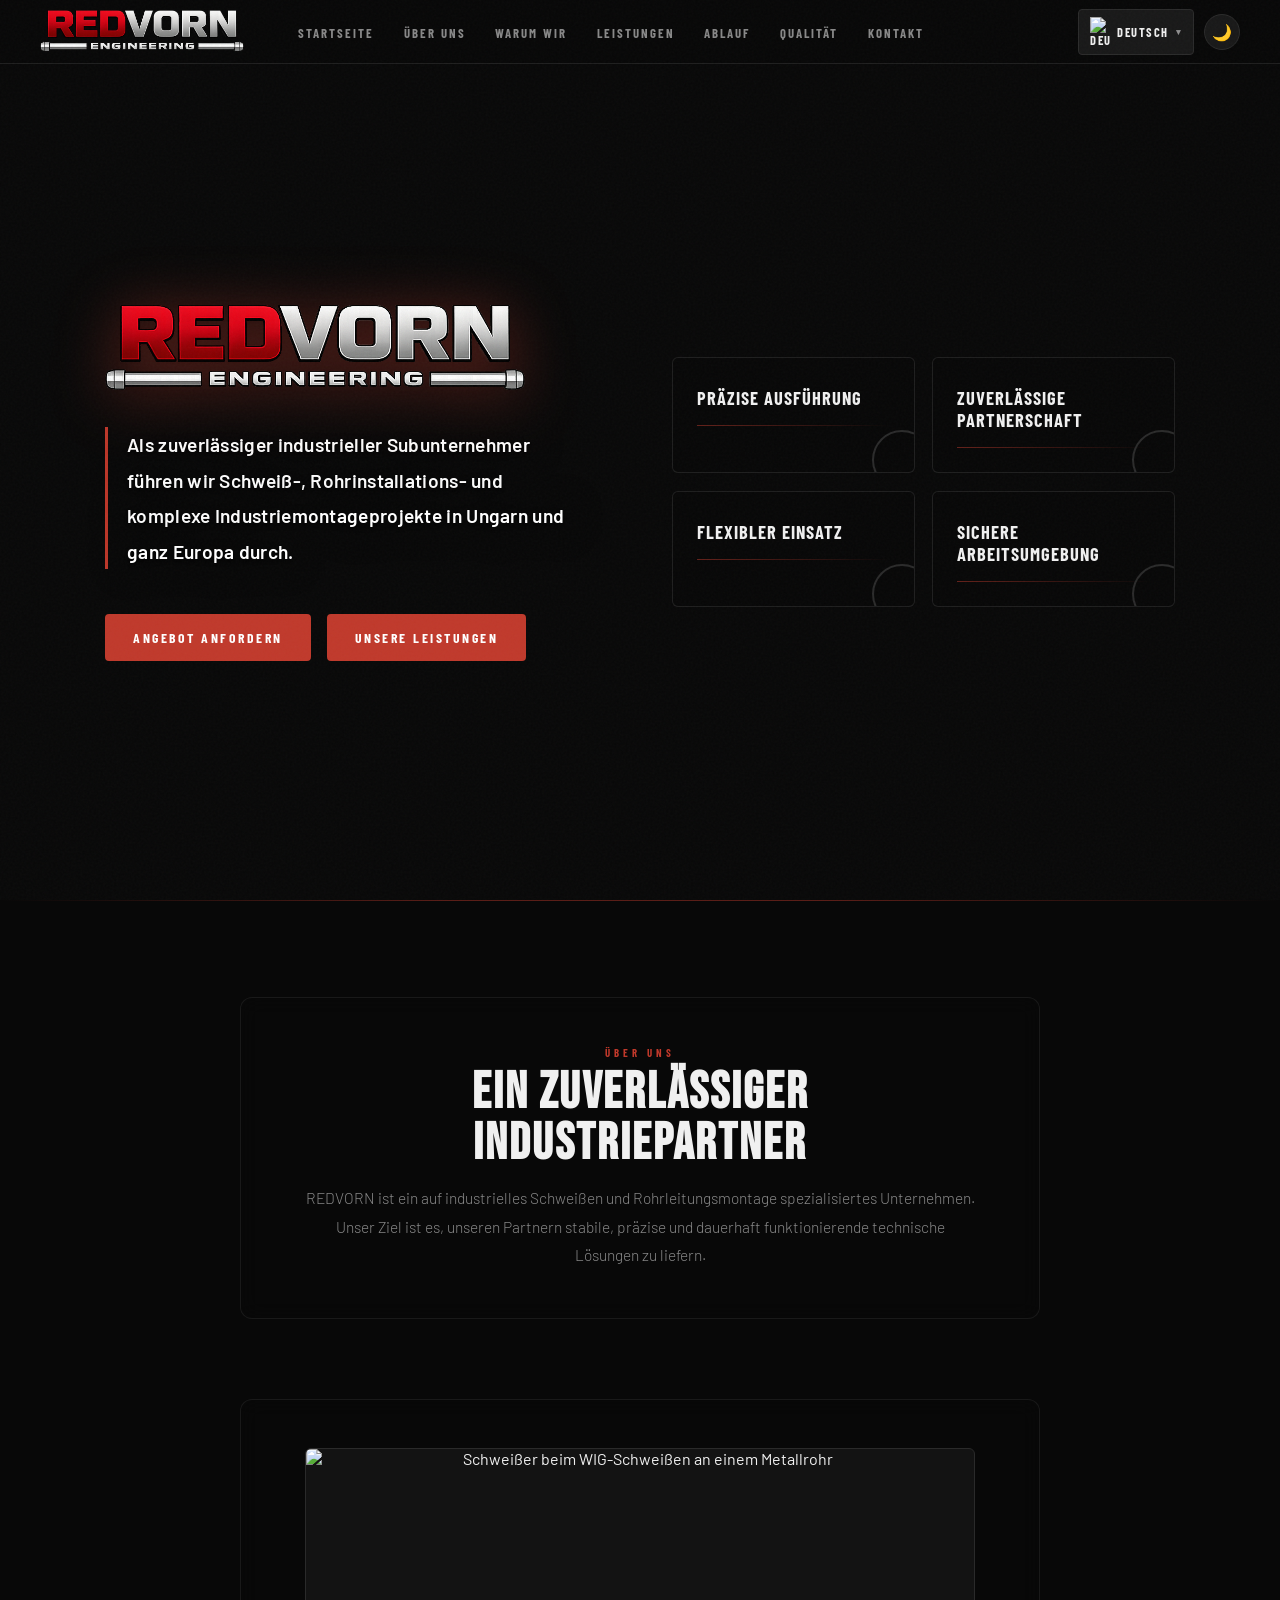
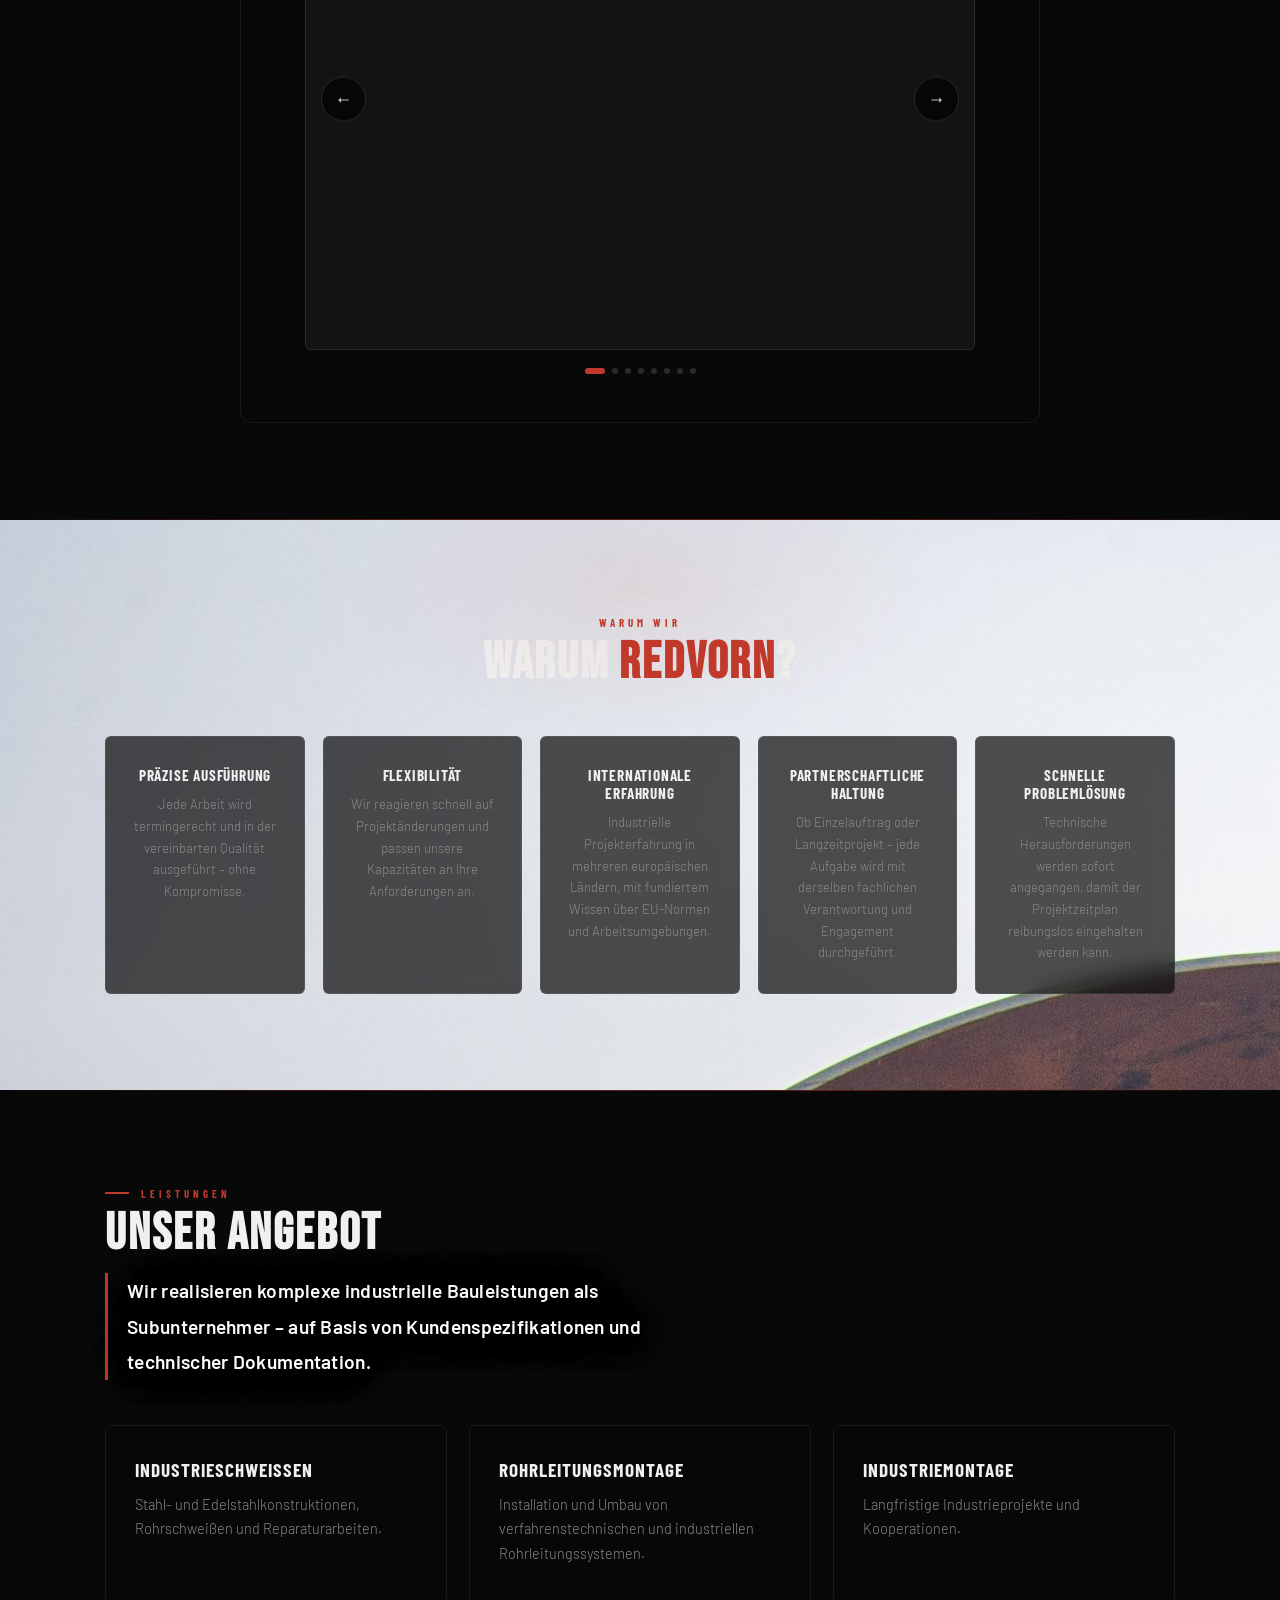
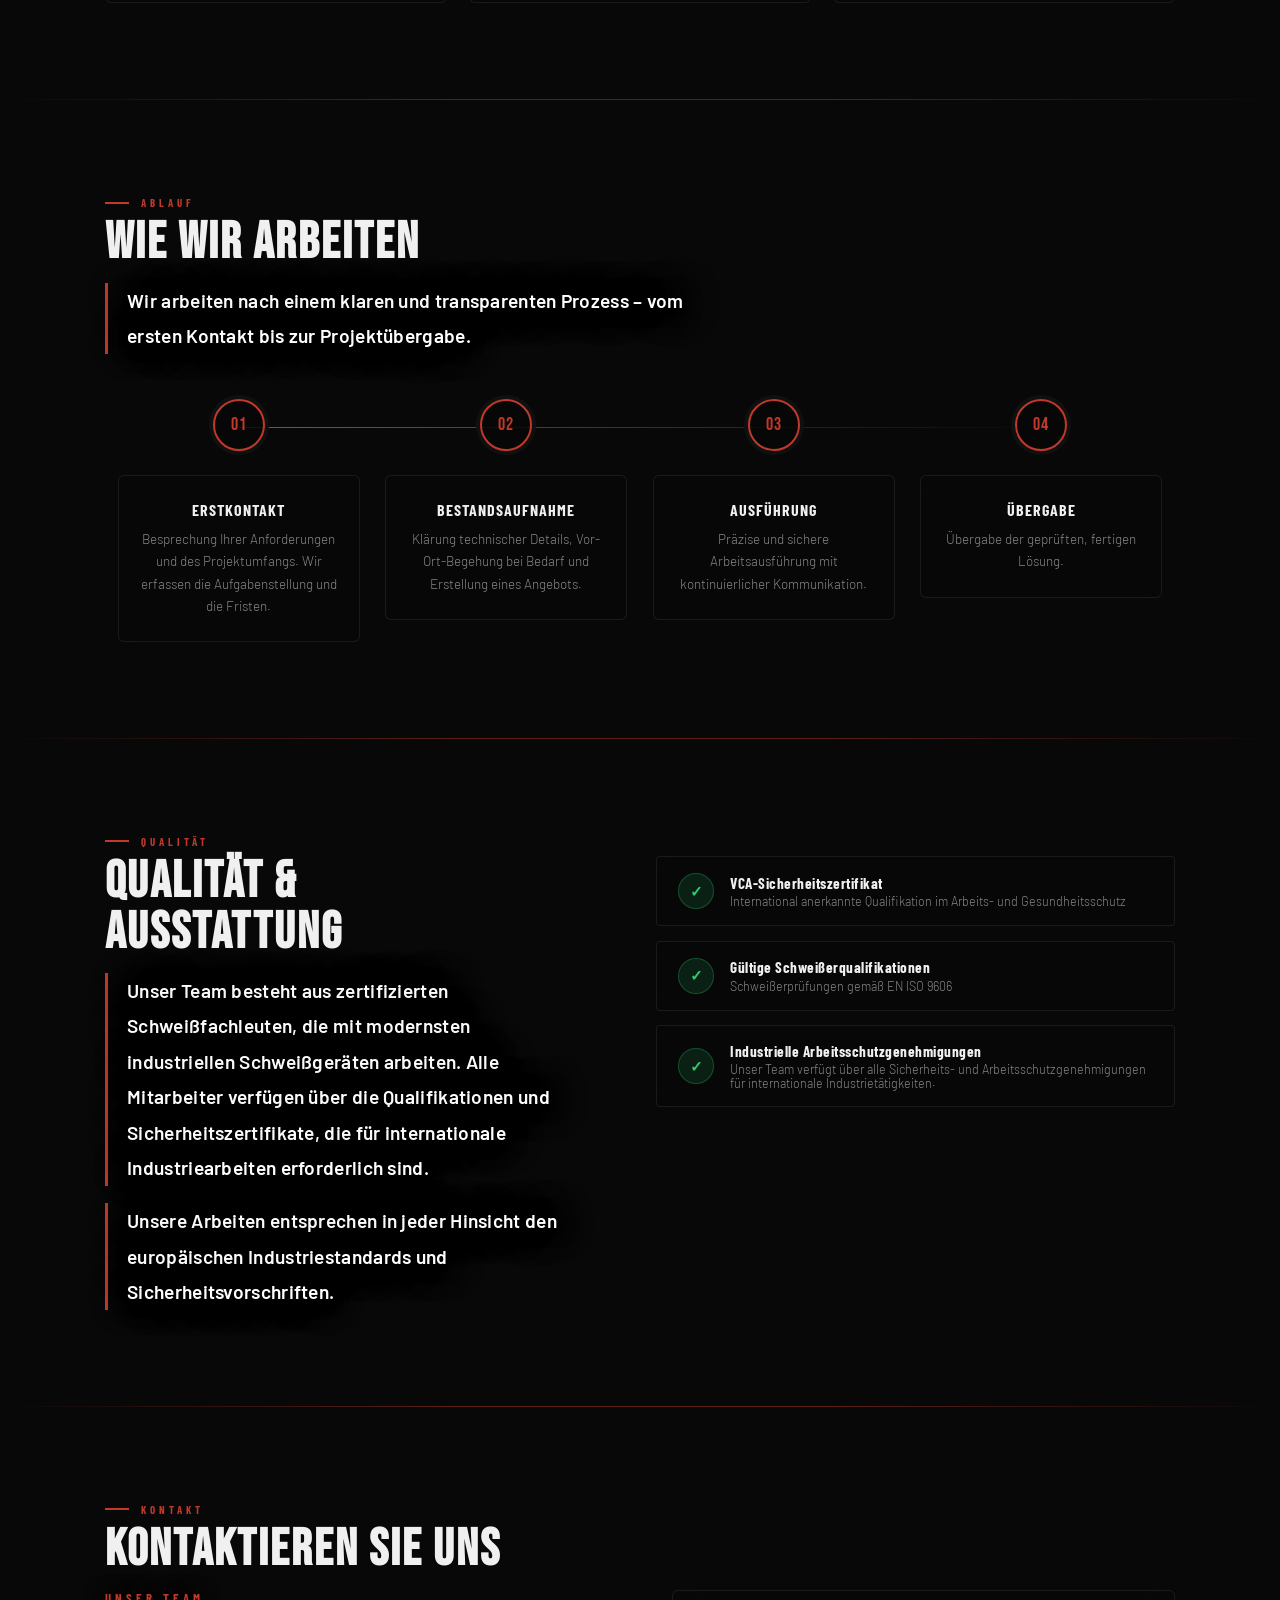
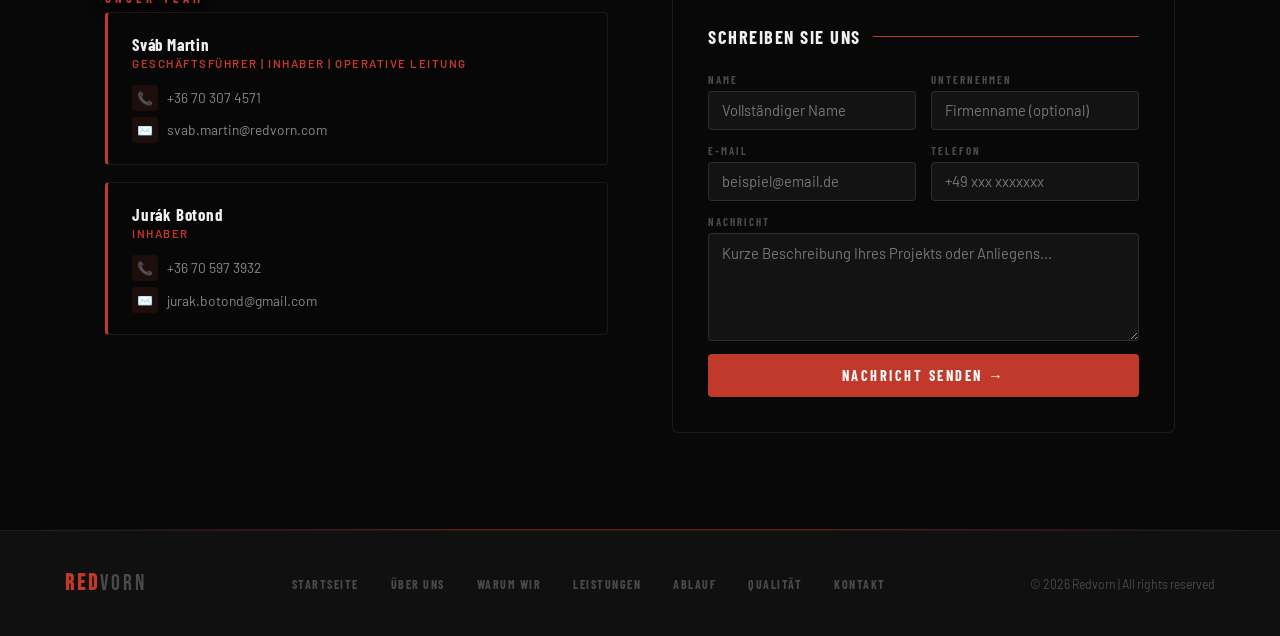
==== commit 3a35a0e5: "changes for the pics background and some fixes" ====
--- a/redvorn-de.html
+++ b/redvorn-de.html
@@ -67,7 +67,7 @@
       <source src="pics/RVIDEO.mp4" type="video/mp4">
     </video>
   </div>
-  <div class="hero-overlay"></div>
+  <!-- <div class="hero-overlay"></div> -->
   <div class="hero-tartalom">
     <div class="hero-bal">
       <div class="hero-logo-kep">
--- a/style.css
+++ b/style.css
@@ -25,7 +25,7 @@
   --atm:    0.22s ease;
 }
 
-[data-theme="light"] {
+/* [data-theme="light"] {
   --hatter:  #f3f3f3;
   --hatter2: #eaeaea;
   --hatter3: #dfdfdf;
@@ -36,7 +36,7 @@
   --szoveg2: #555;
   --szoveg3: #aaa;
   --nav-bg:  rgba(243,243,243,0.97);
-}
+} */
 
 /* ── RESET ── */
 *, *::before, *::after { box-sizing: border-box; margin: 0; padding: 0; }
@@ -92,8 +92,8 @@
           váltásnál a sötét logo-t megjelenítjük és világos tűnik el */
 .nav-logo .logo-sotet  { display: none; }
 .nav-logo .logo-vilagos { display: block; }
-[data-theme="light"] .nav-logo .logo-sotet  { display: block; }
-[data-theme="light"] .nav-logo .logo-vilagos { display: none; }
+/* [data-theme="light"] .nav-logo .logo-sotet  { display: block; }
+[data-theme="light"] .nav-logo .logo-vilagos { display: none; } */
 
 /* Nav linkek */
 .nav-linkek {
@@ -114,7 +114,7 @@
   transition: color var(--atm), background var(--atm);
 }
 .nav-linkek a:hover { color: var(--szoveg); background: rgba(255,255,255,0.05); }
-[data-theme="light"] .nav-linkek a:hover { background: rgba(0,0,0,0.06); }
+/* [data-theme="light"] .nav-linkek a:hover { background: rgba(0,0,0,0.06); } */
 
 /* Nav jobb oldal */
 .nav-jobb { margin-left: auto; display: flex; align-items: center; gap: 0.6rem; }
@@ -283,13 +283,13 @@
     linear-gradient(90deg, var(--keret) 1px, transparent 1px);
   background-size: 55px 55px; opacity: 0.55;
 } */
-.hero-overlay {
+/* .hero-overlay {
   position: absolute; inset: 0;
   background: linear-gradient(100deg, rgba(8,8,8,.92) 0%, rgba(8,8,8,.60) 55%, rgba(8,8,8,.15) 100%);
 }
 [data-theme="light"] .hero-overlay {
   background: linear-gradient(100deg, rgba(243,243,243,.94) 0%, rgba(243,243,243,.65) 55%, rgba(243,243,243,.15) 100%);
-}
+} */
 
 .hero-tartalom {
   position: relative; z-index: 2;
@@ -308,8 +308,8 @@
 }
 .hero-logo-kep .logo-sotet  { display: none; }
 .hero-logo-kep .logo-vilagos { display: block; }
-[data-theme="light"] .hero-logo-kep .logo-sotet  { display: block; }
-[data-theme="light"] .hero-logo-kep .logo-vilagos { display: none; }
+/* [data-theme="light"] .hero-logo-kep .logo-sotet  { display: block; }
+[data-theme="light"] .hero-logo-kep .logo-vilagos { display: none; } */
 
 .hero-logo-txt {
   font-family: 'Bebas Neue', cursive;
@@ -356,7 +356,7 @@
 }
 
 .szekció { position: relative; z-index: 1; }
-.halvany { background: var(--hatter2); }
+
 .belso { max-width: 1150px; margin: 0 auto; padding: 6rem 2.5rem; }
 
 .sz-cimke {
@@ -489,8 +489,10 @@
 }
 
 .szolg-k {
-  background: var(--kartya);
-  border: 1px solid var(--keret);
+  background: rgba(8,8,8,0.70);
+  backdrop-filter: blur(10px);
+  -webkit-backdrop-filter: blur(10px);
+  border: 1px solid rgba(255,255,255,0.08);
   border-radius: 6px;
   padding: 2rem 1.8rem 2.2rem;
   position: relative; overflow: hidden;
@@ -541,8 +543,10 @@
 }
 
 .szemely {
-  background: var(--kartya);
-  border: 1px solid var(--keret);
+  background: rgba(8,8,8,0.70);
+  backdrop-filter: blur(10px);
+  -webkit-backdrop-filter: blur(10px);
+  border: 1px solid rgba(255,255,255,0.08);
   border-left: 3px solid var(--piros);
   border-radius: var(--r);
   padding: 1.3rem 1.5rem;
@@ -577,8 +581,10 @@
 }
 
 .urlap-doboz {
-  background: var(--kartya);
-  border: 1px solid var(--keret);
+  background: rgba(8,8,8,0.75);
+  backdrop-filter: blur(14px);
+  -webkit-backdrop-filter: blur(14px);
+  border: 1px solid rgba(255,255,255,0.08);
   border-radius: 6px;
   padding: 2.2rem;
   position: sticky;
@@ -604,8 +610,8 @@
   color: var(--szoveg3);
 }
 .mezo {
-  background: var(--hatter3);
-  border: 1px solid var(--keret);
+  background: rgba(255,255,255,0.05);
+  border: 1px solid rgba(255,255,255,0.10);
   border-radius: var(--r);
   padding: 10px 13px;
   color: var(--szoveg);
@@ -613,7 +619,7 @@
   font-size: 0.9rem; outline: none; width: 100%;
   transition: border-color var(--atm), background var(--atm);
 }
-.mezo::placeholder { color: var(--szoveg3); }
+.mezo::placeholder { color: #777; font-size: 0.92rem; }
 .mezo:focus { border-color: var(--piros); background: var(--hatter2); }
 textarea.mezo { resize: vertical; min-height: 108px; }
 
@@ -873,8 +879,10 @@
 }
 
 .miert-kartya {
-  background: var(--kartya);
-  border: 1px solid var(--keret);
+  background: rgba(8,8,8,0.70);
+  backdrop-filter: blur(10px);
+  -webkit-backdrop-filter: blur(10px);
+  border: 1px solid rgba(255,255,255,0.08);
   border-radius: 6px;
   padding: 1.8rem 1.4rem;
   text-align: center;
@@ -968,7 +976,7 @@
   width: 52px; height: 52px;
   border-radius: 50%;
   border: 2px solid var(--piros);
-  background: var(--hatter2);
+  background: rgba(8,8,8,0.85);
   display: flex;
   align-items: center;
   justify-content: center;
@@ -989,8 +997,10 @@
 
 
 .tl-kartya {
-  background: var(--kartya);
-  border: 1px solid var(--keret);
+  background: rgba(8,8,8,0.70);
+  backdrop-filter: blur(10px);
+  -webkit-backdrop-filter: blur(10px);
+  border: 1px solid rgba(255,255,255,0.08);
   border-radius: 6px;
   padding: 1.5rem 1.3rem;
   width: 100%;
@@ -1062,8 +1072,10 @@
   display: flex;
   align-items: center;
   gap: 1rem;
-  background: var(--kartya);
-  border: 1px solid var(--keret);
+  background: rgba(8,8,8,0.70);
+  backdrop-filter: blur(10px);
+  -webkit-backdrop-filter: blur(10px);
+  border: 1px solid rgba(255,255,255,0.08);
   border-radius: var(--r);
   padding: 1rem 1.3rem;
   position: relative;
@@ -1131,14 +1143,261 @@
   object-fit: cover;
   object-position: center;
 
-  opacity: 0.75;
+  opacity: 1;
   transition: opacity 0.4s ease;
 }
 
 [data-theme="light"] .hero-video {
-  opacity: 0.99;
+  opacity: 5;
 }
 
 @media (prefers-reduced-motion: reduce) {
   .hero-video { display: none; }
 }
+
+.szekció-bg {
+  background-size: cover;
+  background-position: center;
+  background-attachment: scroll;
+}
+
+/* Rúlunk-csöves, miért minket-barna szolgaltatasok-heggeszto hogyan dolgozunk- üres, minoseg-narancs cso, kapcsolat- kézfogo */
+#rolunk         { background-image: url('pics/oil-pipeline.jpg'); }
+#miert          { background-image: url('pics/large-pipes-at-construction-site.jpg'); }
+#szolgaltatasok { background-image: url('pics/welder-performing-tig-welding-on-metal-pipe-.JPG'); }
+#folyamat       { background-image: url('pics/different-size-and-shaped-pipes-at-a-power-plant.jpg'); }
+#minoseg        { background-image: url('pics/engineer-inspecting-damaged-industrial-pipe-system.JPG'); }
+#kapcsolat      { background-image: url('pics/business-partnership-shaking-hands-for-signing.jpg'); }
+
+/* ── Rólunk: középre igazítva, sötét kártyában ── */
+/* #rolunk .belso {
+  text-align: center;
+  display: flex;
+  flex-direction: column;
+  align-items: center;
+}
+#rolunk .sz-cimke {
+  justify-content: center;
+}
+#rolunk .sz-cimke::before { display: none; }
+#rolunk .megjeleno {
+  background: rgba(8,8,8,0.75);
+  backdrop-filter: blur(10px);
+  border: 1px solid rgba(255,255,255,0.07);
+  border-radius: 12px;
+  padding: 3rem 4rem;
+  max-width: 800px;
+  width: 100%;
+}
+#rolunk .rolunk-stats-sor {
+  max-width: 800px;
+  width: 100%;
+  margin-left: auto;
+  margin-right: auto;
+} */
+#rolunk .belso {
+  display: flex;
+  flex-direction: column;
+  align-items: center;
+  text-align: center;
+}
+#rolunk .sz-cimke {
+  justify-content: center;
+}
+#rolunk .sz-cimke::before { display: none; }
+#rolunk .megjeleno {
+  background: rgba(8,8,8,0.75);
+  backdrop-filter: blur(10px);
+  border: 1px solid rgba(255,255,255,0.07);
+  border-radius: 12px;
+  padding: 3rem 4rem;
+  width: 100%;
+  max-width: 800px;
+}
+#rolunk .rolunk-fo-szoveg {
+  margin: 0 auto;
+}
+#rolunk .rolunk-stats-sor {
+  width: 100%;
+  max-width: 800px;
+  margin: 3rem auto 0;
+}
+/* ── Rólunk: rács felülírása hogy tényleg középre menjen ── */
+#rolunk .rolunk-racs {
+  display: flex;
+  flex-direction: column;
+  align-items: center;
+}
+
+/* ── Szöveg láthatóság háttérképes szekciókon ── */
+.szekció-bg .sz-cim {
+  color: #ffffff;
+  text-shadow: 0 2px 12px rgba(0,0,0,0.9);
+}
+.szekció-bg .sz-cimke {
+  text-shadow: 0 1px 6px rgba(0,0,0,0.8);
+}
+.szekció-bg .sz-leiras {
+  color: #cccccc;
+  text-shadow: 0 1px 8px rgba(0,0,0,0.9);
+}
+.szekció-bg .hk-cim {
+  color: #ffffff;
+}
+.szekció-bg .hero-szoveg {
+  color: #cccccc;
+}
+
+/* ── Kártyák sötétítése hogy a szöveg olvasható legyen ── */
+.szekció-bg .miert-kartya,
+.szekció-bg .szolg-k,
+.szekció-bg .tl-kartya,
+.szekció-bg .cert-kartya,
+.szekció-bg .szemely,
+.szekció-bg .urlap-doboz {
+  background: rgba(5,5,5,0.82);
+  border-color: rgba(255,255,255,0.10);
+}
+
+.szekció-bg .mk-szoveg,
+.szekció-bg .szolg-szoveg,
+.szekció-bg .tl-szoveg,
+.szekció-bg .cert-szoveg,
+.szekció-bg .minoseg-szoveg,
+.szekció-bg .rolunk-fo-szoveg {
+  color: #bbbbbb;
+}
+
+/* ── Hero kockák: üveg stílus ── */
+.hero-kocka {
+  background: rgba(8,8,8,0.68);
+  backdrop-filter: blur(12px);
+  -webkit-backdrop-filter: blur(12px);
+  border: 1px solid rgba(255,255,255,0.09);
+}
+
+/* ── Szövegek: piros bal szegély + erős árnyék ── */
+.hero-szoveg,
+.sz-leiras,
+.minoseg-szoveg,
+.szekció-bg .sz-leiras,
+.szekció-bg .minoseg-szoveg {
+  color: #ffffff;
+  font-size: 1.2rem;
+  font-weight: 600;
+  line-height: 1.85;
+  letter-spacing: 0.3px;
+  text-shadow:
+    0 0 20px rgba(0,0,0,1),
+    0 0 40px rgba(0,0,0,1),
+    0 2px 4px rgba(0,0,0,1);
+  border-left: 3px solid var(--piros);
+  padding-left: 1.2rem;
+}
+
+.csapat-alcim {
+  color: var(--piros);
+  font-size: 0.8rem;
+  letter-spacing: 4px;
+  text-transform: uppercase;
+  font-weight: 700;
+  text-shadow:
+    0 0 20px rgba(0,0,0,1),
+    0 2px 4px rgba(0,0,0,1);
+}
+[data-theme="light"] {
+  /* ── Navigáció ── */
+  --nav-bg: rgba(230,230,230,0.97);
+  --szoveg2: #222;
+  --szoveg3: #444;
+}
+
+/* Nav linkek */
+[data-theme="light"] .nav-linkek a { color: #333; }
+[data-theme="light"] .nav-linkek a:hover { background: rgba(0,0,0,0.08); color: #000; }
+[data-theme="light"] .mobil-menu { background: rgba(230,230,230,0.97); }
+[data-theme="light"] .mobil-menu a { color: #333; border-color: #ccc; }
+
+/* Logó váltás */
+[data-theme="light"] .nav-logo .logo-sotet   { display: block; }
+[data-theme="light"] .nav-logo .logo-vilagos  { display: none; }
+
+/* [data-theme="light"] .hero-logo-kep .logo-sotet  { display: none; }
+[data-theme="light"] .hero-logo-kep .logo-vilagos { display: block; } */
+
+/* Nyelvváltó */
+[data-theme="light"] .lang-gomb { background: #ddd; border-color: #bbb; color: #111; }
+[data-theme="light"] .lang-menu { background: #e0e0e0; border-color: #bbb; }
+[data-theme="light"] .lang-elem { color: #333; }
+[data-theme="light"] .lang-elem.aktiv { background: #ccc; color: #000; }
+
+/* Témaváltó gomb */
+[data-theme="light"] .tema-btn { background: #ddd; border-color: #bbb; color: #111; }
+
+/* ── Lábléc ── */
+[data-theme="light"] footer { background: #e0e0e0; border-color: #ccc; }
+[data-theme="light"] .footer-logo-txt { color: #444; }
+[data-theme="light"] .footer-link-lista a { color: #555; }
+[data-theme="light"] .footer-copy { color: #777; }
+
+/* ── Kártyák ── */
+[data-theme="light"] .miert-kartya,
+[data-theme="light"] .szolg-k,
+[data-theme="light"] .tl-kartya,
+[data-theme="light"] .cert-kartya,
+[data-theme="light"] .szemely,
+[data-theme="light"] .urlap-doboz {
+  background: rgba(240,240,240,0.88);
+  border-color: rgba(0,0,0,0.12);
+}
+
+/* Kártyák szövegei */
+[data-theme="light"] .mk-cim,
+[data-theme="light"] .mk-szoveg,
+[data-theme="light"] .szolg-cim,
+[data-theme="light"] .szolg-szoveg,
+[data-theme="light"] .tl-cim,
+[data-theme="light"] .tl-szoveg,
+[data-theme="light"] .cert-cim,
+[data-theme="light"] .cert-szoveg,
+[data-theme="light"] .sz-nev,
+
+[data-theme="light"] .urlap-fejlec-cim,
+[data-theme="light"] .mezo-cimke { color: #111; }
+
+[data-theme="light"] .sz-sor,
+[data-theme="light"] .sz-sor a { color: #333; }
+
+/* Mezők */
+[data-theme="light"] .mezo { background: rgba(255,255,255,0.75); border-color: #bbb; color: #111; }
+[data-theme="light"] .mezo::placeholder { color: #999; }
+
+/* Timeline szám */
+[data-theme="light"] .tl-szam { background: #e0e0e0; box-shadow: 0 0 0 4px #e0e0e0; }
+[data-theme="light"] .hero-kocka {
+  background: rgba(240,240,240,0.88);
+  border-color: rgba(0,0,0,0.12);
+}
+[data-theme="light"] .hk-cim { color: #111; }
+
+[data-theme="light"] #rolunk .megjeleno {
+  background: rgba(230,230,230,0.95);
+  border-color: rgba(0,0,0,0.10);
+  backdrop-filter: none;
+  -webkit-backdrop-filter: none;
+}
+[data-theme="light"] #rolunk .sz-cim ,
+[data-theme="light"] #rolunk .rolunk-fo-szoveg { color: #111; }
+
+[data-theme="light"] .stat-box {
+  background: rgba(240,240,240,0.88);
+  border-color: rgba(0,0,0,0.12);
+}
+[data-theme="light"] .stat-szam { color: var(--piros); }
+[data-theme="light"] .stat-cimke { color: #333; }
+
+.urlap-fejlec-vonal {
+  flex: 1;
+  height: 1px;
+  background: var(--piros);
+}
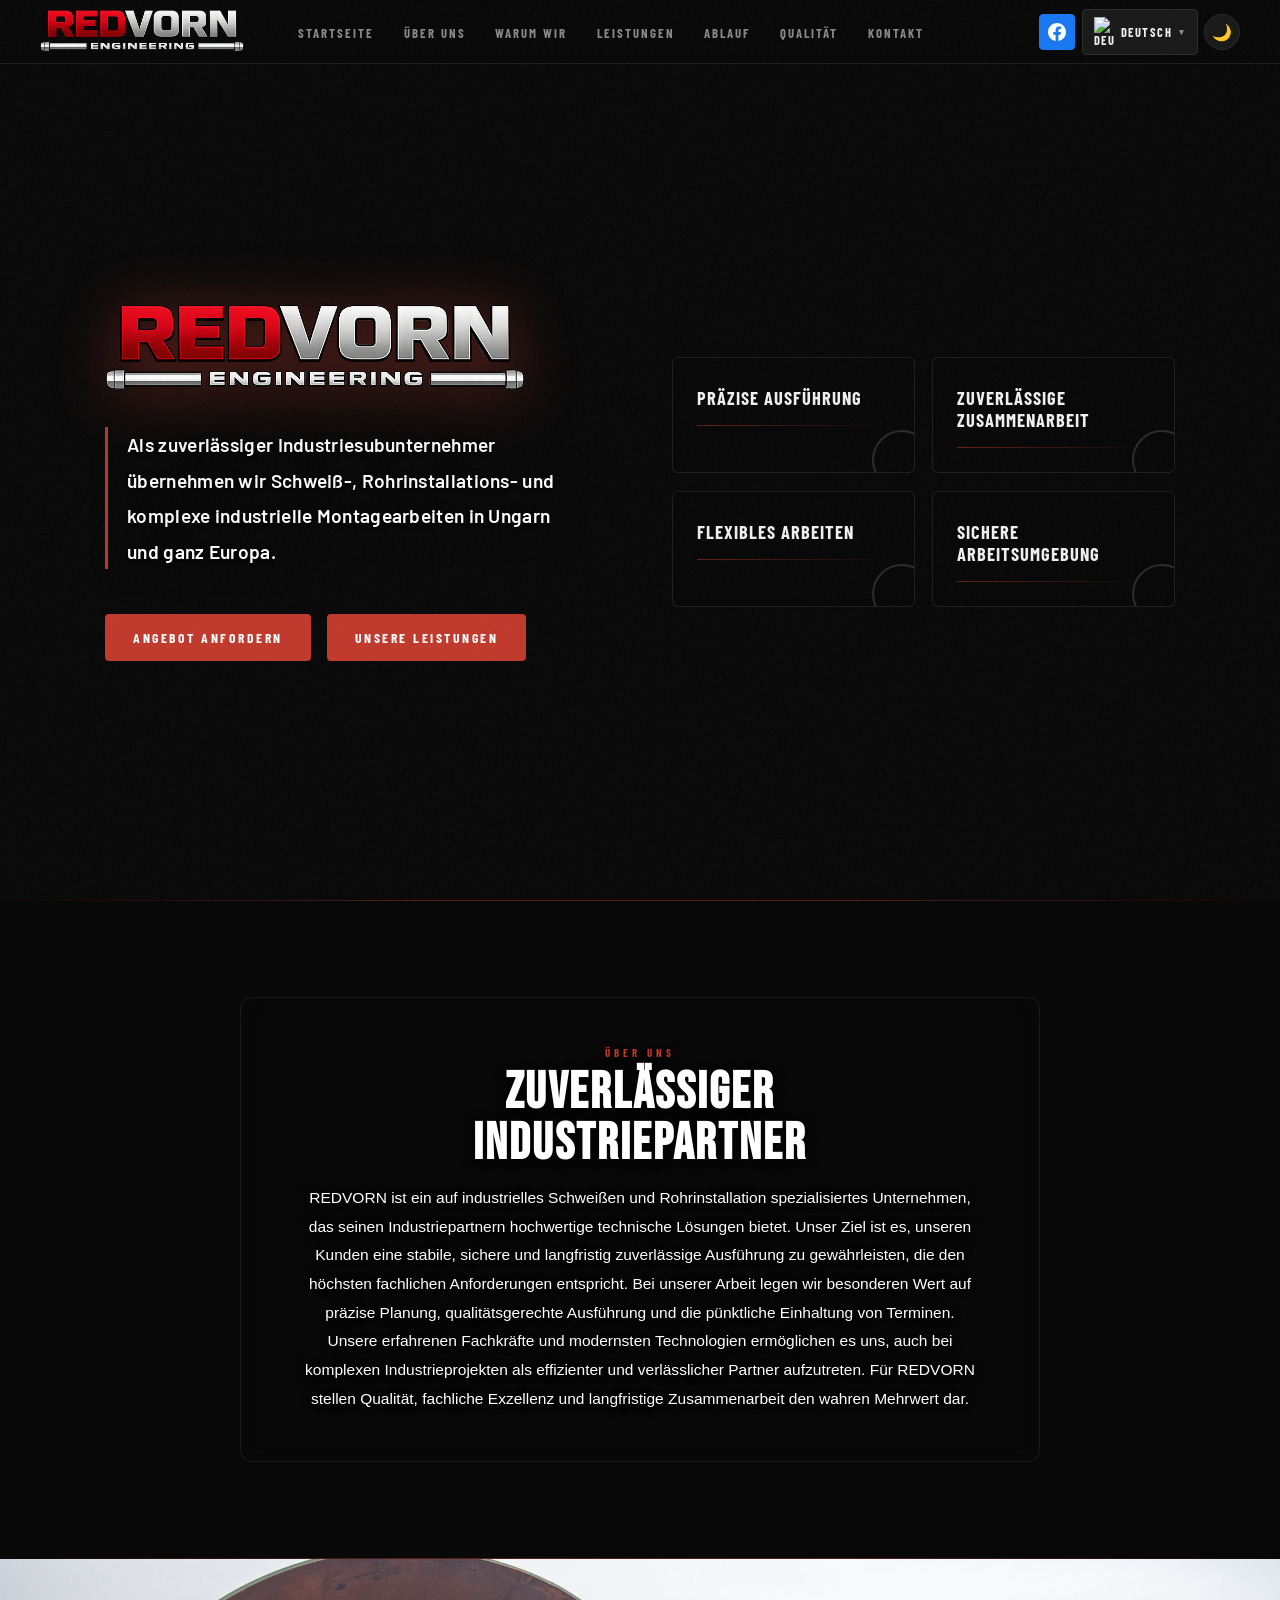
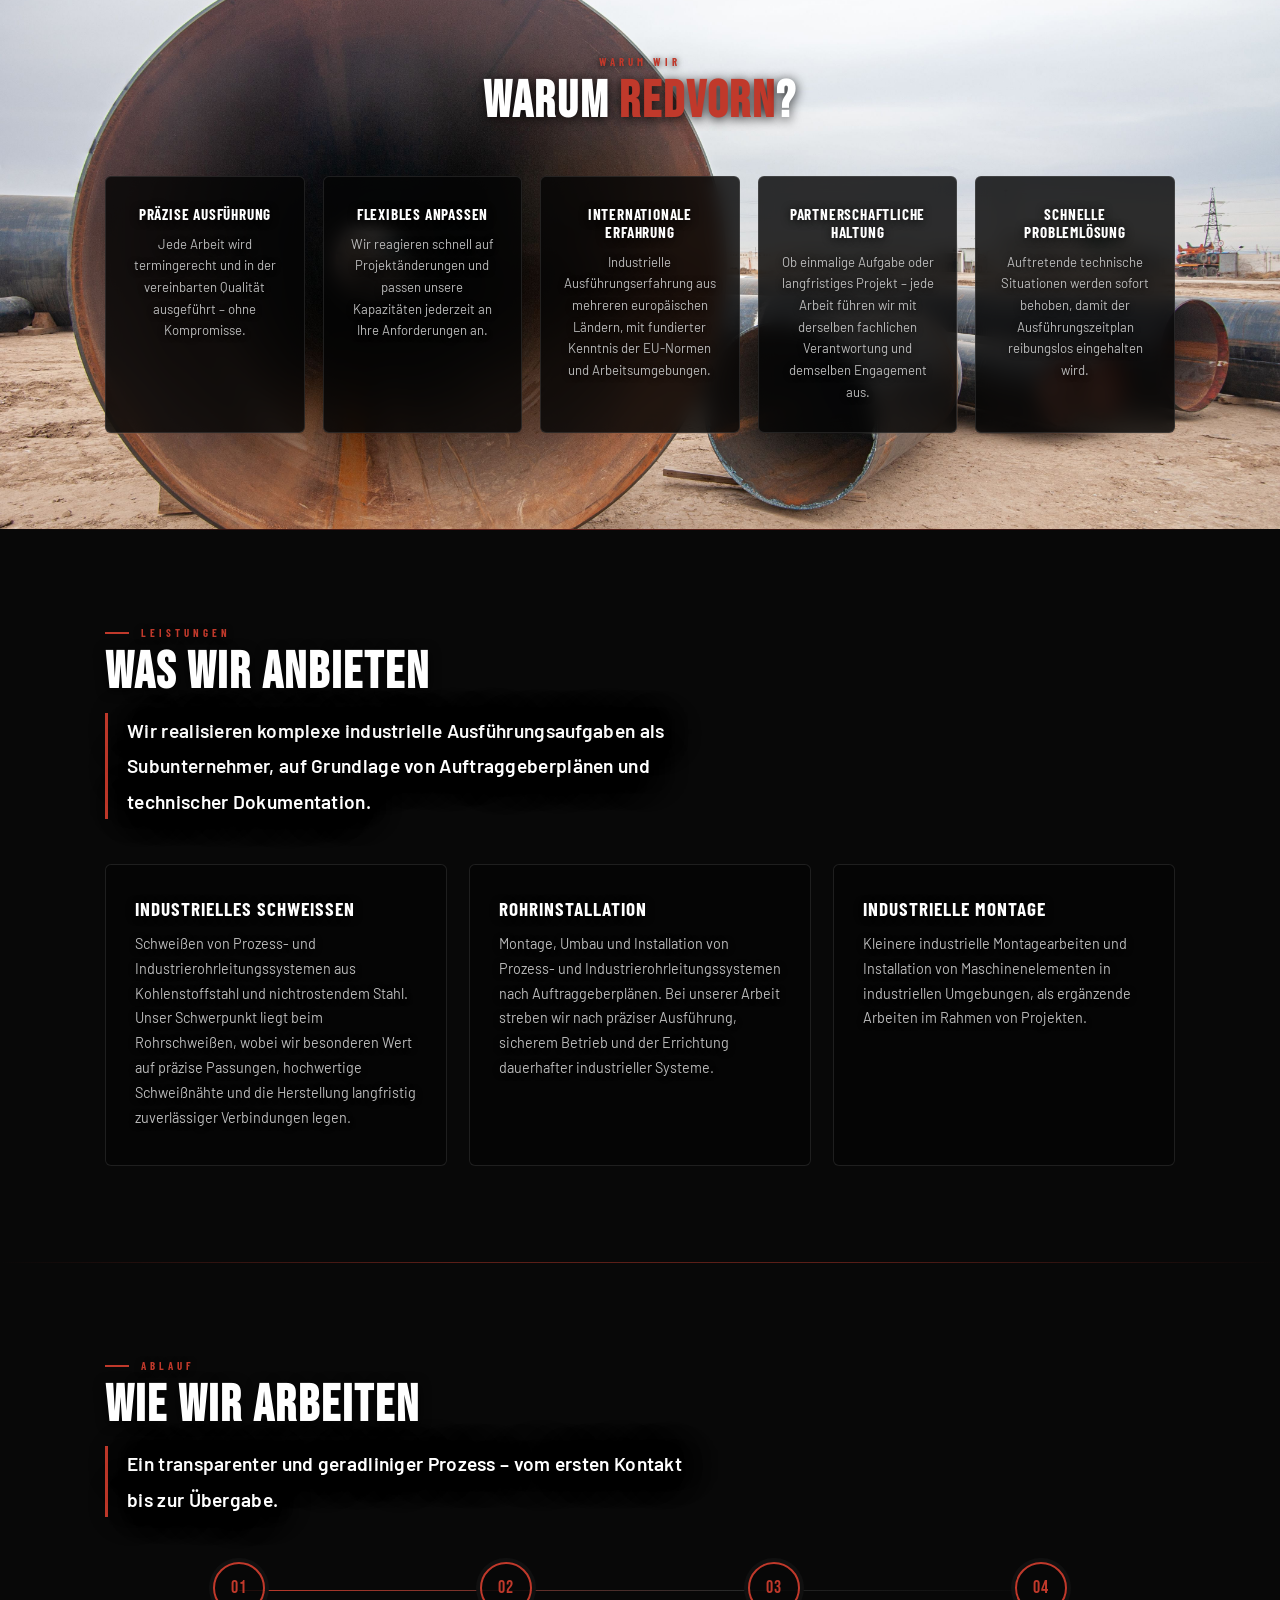
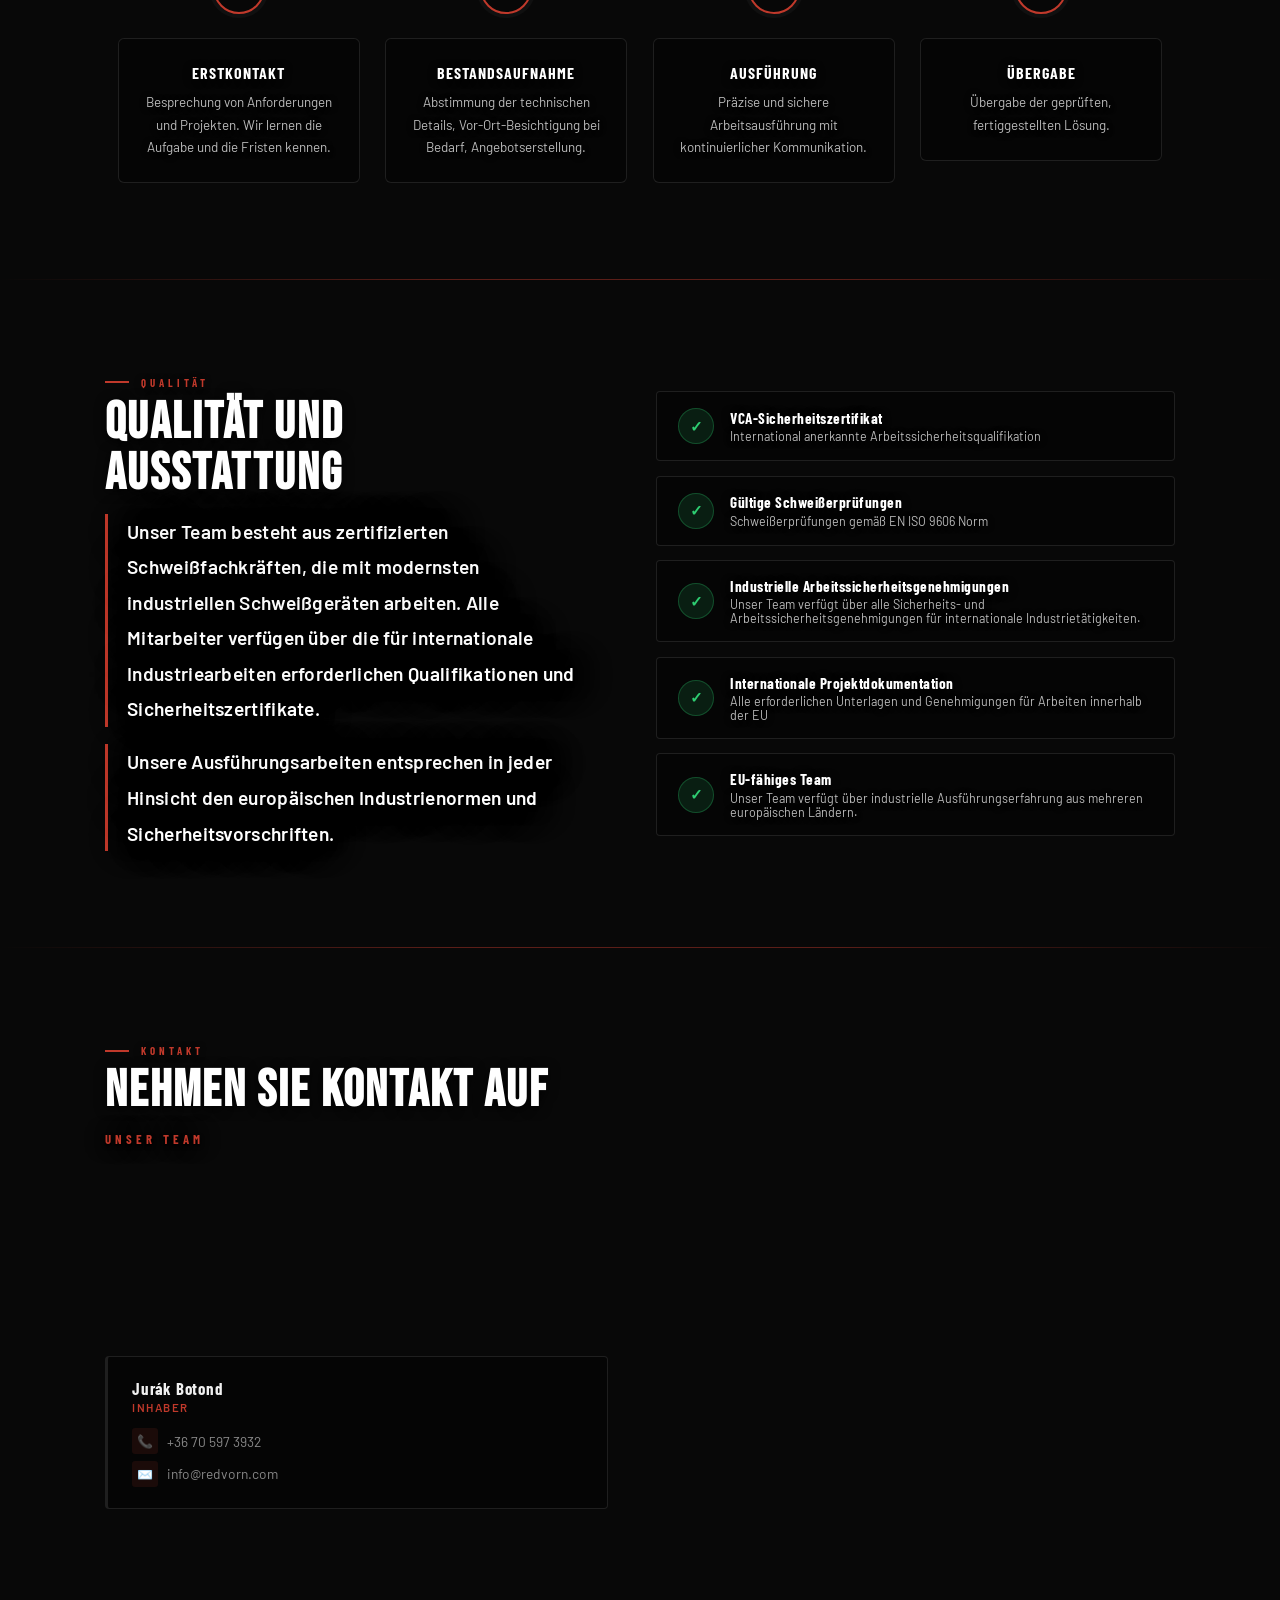
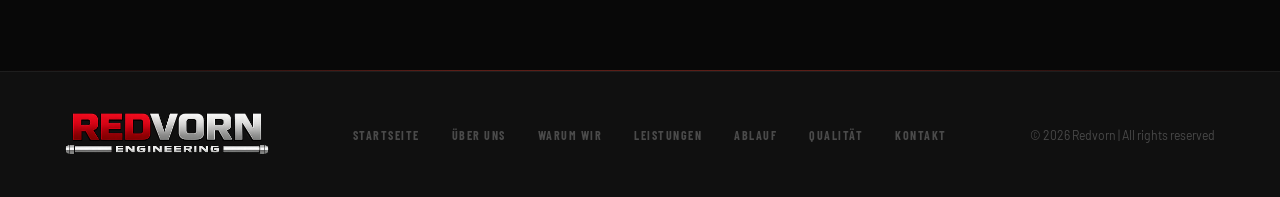
==== commit 8b5e5088: "lang fixed" ====
--- a/redvorn-de.html
+++ b/redvorn-de.html
@@ -3,23 +3,31 @@
 <head>
   <meta charset="UTF-8">
   <meta name="viewport" content="width=device-width, initial-scale=1.0">
-  <meta name="description" content="Redvorn Engineering – Industrieschweißen, Rohrleitungsmontage und Industriemontage in Ungarn und ganz Europa.">
+  <meta name="description" content="Redvorn Engineering – Schweißen, Rohrinstallation und industrielle Montage in Ungarn und Europa.">
+
   <title>Redvorn Engineering</title>
+
+  <!-- Google Fonts -->
   <link rel="preconnect" href="https://fonts.googleapis.com">
   <link href="https://fonts.googleapis.com/css2?family=Bebas+Neue&family=Barlow:wght@300;400;600&family=Barlow+Condensed:wght@400;600;700&display=swap" rel="stylesheet">
+  <link rel="icon" type="image/x-icon" href="pics/favicon1.ico">
+
+
+  <!-- Saját CSS -->
   <link rel="stylesheet" href="style.css">
 </head>
 <body>
 
 <!-- ═══════════════════════════════════════════
-     NAVIGATION
+     NAVIGÁCIÓ
 ═══════════════════════════════════════════ -->
 <nav>
   <a class="nav-logo" href="#fooldal">
-    <img class="logo-vilagos" src="pics/redvorn-v-logo1.png" srcset="pics/redvorn-v-logo1.png 2x" alt="Redvorn Engineering">
-    <img class="logo-sotet"   src="pics/redvorn-s-logo.png"  srcset="pics/redvorn-s-logo.png 2x"  alt="Redvorn Engineering">
+    <img class="logo-vilagos" src="pics/redvorn-v-logo1.png" alt="Redvorn Engineering" >
+    <img class="logo-sotet" src="pics/redvorn-s-logo.png" alt="Redvorn Engineering" >
   </a>
 
+  <!-- Navigációs linkek -->
   <ul class="nav-linkek">
     <li><a href="#fooldal">Startseite</a></li>
     <li><a href="#rolunk">Über uns</a></li>
@@ -30,24 +38,49 @@
     <li><a href="#kapcsolat">Kontakt</a></li>
   </ul>
 
+  <!-- Jobb oldal: nyelvváltó + témaváltó + hamburger -->
   <div class="nav-jobb">
+
+    <!-- Facebook gomb -->
+    <a href="https://www.facebook.com/REDVORN" target="_blank" class="fb-gomb" title="Facebook">
+      <svg width="18" height="18" viewBox="0 0 24 24" fill="#fff" xmlns="http://www.w3.org/2000/svg">
+        <path d="M24 12.073C24 5.404 18.627 0 12 0S0 5.404 0 12.073C0 18.1 4.388 23.094 10.125 24v-8.437H7.078v-3.49h3.047v-2.66c0-3.025 1.792-4.697 4.533-4.697 1.312 0 2.686.235 2.686.235v2.97h-1.514c-1.491 0-1.956.93-1.956 1.886v2.266h3.328l-.532 3.49h-2.796V24C19.612 23.094 24 18.1 24 12.073z"/>
+      </svg>
+    </a>
+    <!-- Nyelvválasztó -->
     <div class="lang-v" id="langV">
       <button class="lang-gomb" id="langGomb">
-        <img src="https://flagcdn.com/w20/de.png" srcset="https://flagcdn.com/w40/de.png 2x" width="20" alt="Deutsch">
-        Deutsch <span class="nyil">▾</span>
-      </button>
+         <img src="https://flagcdn.com/w20/de.png" srcset="https://flagcdn.com/w40/de.png 2x" width="20" alt="Deutsch">
+          Deutsch <span class="nyil">▾</span>
+        </button>
       <div class="lang-menu">
-        <div class="lang-elem" data-lang="hu"><img src="https://flagcdn.com/w20/hu.png" srcset="https://flagcdn.com/w40/hu.png 2x" width="20" alt="Magyar"> Magyar</div>
-        <div class="lang-elem" data-lang="en"><img src="https://flagcdn.com/w20/gb.png" srcset="https://flagcdn.com/w40/gb.png 2x" width="20" alt="English"> English</div>
-        <div class="lang-elem aktiv" data-lang="de"><img src="https://flagcdn.com/w20/de.png" srcset="https://flagcdn.com/w40/de.png 2x" width="20" alt="Deutsch"> Deutsch</div>
-        <div class="lang-elem" data-lang="nl"><img src="https://flagcdn.com/w20/nl.png" srcset="https://flagcdn.com/w40/nl.png 2x" width="20" alt="Nederlands"> Nederlands</div>
+        <div class="lang-elem" data-lang="hu">
+          <img src="https://flagcdn.com/w20/hu.png" srcset="https://flagcdn.com/w40/hu.png 2x" width="20" alt="Magyar"> Magyar
+        </div>
+        <div class="lang-elem" data-lang="en">
+          <img src="https://flagcdn.com/w20/gb.png" srcset="https://flagcdn.com/w40/gb.png 2x" width="20" alt="English"> English
+        </div>
+        <div class="lang-elem aktiv" data-lang="de">
+          <img src="https://flagcdn.com/w20/de.png" srcset="https://flagcdn.com/w40/de.png 2x" width="20" alt="Deutsch"> Deutsch
+        </div>
+        <div class="lang-elem" data-lang="nl">
+          <img src="https://flagcdn.com/w20/nl.png" srcset="https://flagcdn.com/w40/nl.png 2x" width="20" alt="Netherlands"> Nederlands
+        </div>
       </div>
     </div>
-    <button class="tema-btn" id="temaBtn" title="Dunkel / Hell-Modus">🌙</button>
-    <button class="hamburger" id="hamburger" aria-label="Menü"><span></span><span></span><span></span></button>
+
+    <!-- Témaváltó -->
+    <button class="tema-btn" id="temaBtn" title="Dunkel/Hell-Modus">🌙</button>
+
+    <!-- Hamburger (mobil) -->
+    <button class="hamburger" id="hamburger" aria-label="Menü">
+      <span></span><span></span><span></span>
+    </button>
+
   </div>
 </nav>
 
+<!-- Mobil legördülő menü -->
 <div class="mobil-menu" id="mobilMenu">
   <a href="#fooldal">Startseite</a>
   <a href="#rolunk">Über uns</a>
@@ -58,168 +91,340 @@
   <a href="#kapcsolat">Kontakt</a>
 </div>
 
-<!-- ═══════════════════════════════════════════
-     STARTSEITE / HERO
+
+<!-- ═══════════════════════════════════════════
+     FŐOLDAL / HERO
 ═══════════════════════════════════════════ -->
 <section class="szekció" id="fooldal">
+
   <div class="hero-media">
-    <video class="hero-video" autoplay muted loop playsinline poster="hatter-poster.jpg">
-      <source src="pics/RVIDEO.mp4" type="video/mp4">
-    </video>
-  </div>
-  <!-- <div class="hero-overlay"></div> -->
+  <video class="hero-video" autoplay muted loop playsinline poster="hatter-poster.jpg">
+    <source src="pics/RVIDEO.mp4" type="video/mp4">
+  </video>
+</div>
+
   <div class="hero-tartalom">
+
+    <!-- BAL oldal: logó + szöveg + gombok -->
     <div class="hero-bal">
+
       <div class="hero-logo-kep">
-        <img class="logo-sotet"   src="pics/redvorn-s-logo.png"  alt="Redvorn Engineering">
-        <img class="logo-vilagos" src="pics/redvorn-v-logo1.png" alt="Redvorn Engineering">
-      </div>
-      <p class="hero-szoveg">Als zuverlässiger industrieller Subunternehmer führen wir Schweiß-, Rohrinstallations- und komplexe Industriemontageprojekte in Ungarn und ganz Europa durch.</p>
+        <img class="logo-sotet" src="pics/redvorn-s-logo.png" alt="Redvorn Engineering"> 
+        <img class="logo-vilagos" src="pics/redvorn-v-logo1.png" alt="Redvorn Engineering"> 
+      </div>
+
+      <p class="hero-szoveg">
+        Als zuverlässiger Industriesubunternehmer übernehmen wir Schweiß-,
+        Rohrinstallations- und komplexe industrielle Montagearbeiten
+        in Ungarn und ganz Europa.
+      </p>
+
       <div class="hero-gombok">
         <a href="#kapcsolat" class="gomb-piros">Angebot anfordern</a>
         <a href="#szolgaltatasok" class="gomb-ures">Unsere Leistungen</a>
       </div>
-    </div>
+
+    </div><!-- /hero-bal -->
+
+    <!-- JOBB oldal: 4 dekoratív kocka -->
     <div class="hero-jobb">
-      <div class="hero-kocka megjeleno" style="--delay: 0.1s"><div class="hk-cim">Präzise Ausführung</div><div class="hk-dísz"></div></div>
-      <div class="hero-kocka megjeleno" style="--delay: 0.2s"><div class="hk-cim">Zuverlässige Partnerschaft</div><div class="hk-dísz"></div></div>
-      <div class="hero-kocka megjeleno" style="--delay: 0.3s"><div class="hk-cim">Flexibler Einsatz</div><div class="hk-dísz"></div></div>
-      <div class="hero-kocka megjeleno" style="--delay: 0.4s"><div class="hk-cim">Sichere Arbeitsumgebung</div><div class="hk-dísz"></div></div>
-    </div>
-  </div>
-</section>
-
-<div class="elvaszto"></div>
-
-<!-- ═══════════════════════════════════════════
-     ÜBER UNS
-═══════════════════════════════════════════ -->
-<section class="szekció halvany" id="rolunk">
+
+      <div class="hero-kocka megjeleno" style="--delay: 0.1s">
+        <div class="hk-cim">Präzise Ausführung</div>
+        <div class="hk-dísz"></div>
+      </div>
+
+      <div class="hero-kocka megjeleno" style="--delay: 0.2s">
+        <div class="hk-cim">Zuverlässige Zusammenarbeit</div>
+        <div class="hk-dísz"></div>
+      </div>
+
+      <div class="hero-kocka megjeleno" style="--delay: 0.3s">
+        <div class="hk-cim">Flexibles Arbeiten</div>
+        <div class="hk-dísz"></div>
+      </div>
+
+      <div class="hero-kocka megjeleno" style="--delay: 0.4s">
+        <div class="hk-cim">Sichere Arbeitsumgebung</div>
+        <div class="hk-dísz"></div>
+      </div>
+
+    </div><!-- /hero-jobb -->
+
+  </div><!-- /hero-tartalom -->
+
+</section>
+
+
+<div class="elvaszto"></div>
+
+
+<!-- ═══════════════════════════════════════════
+     RÓLUNK
+═══════════════════════════════════════════ -->
+<section class="szekció szekció-bg" id="rolunk">
   <div class="belso">
     <div class="rolunk-racs">
+
+      <!-- Bal oldal: szöveg -->
       <div class="megjeleno">
         <div class="sz-cimke">Über uns</div>
-        <h2 class="sz-cim">EIN ZUVERLÄSSIGER<br>INDUSTRIEPARTNER</h2>
+        <h2 class="sz-cim">ZUVERLÄSSIGER<br>INDUSTRIEPARTNER</h2>
         <div class="rolunk-szoveg">
-          <p>REDVORN ist ein auf industrielles Schweißen und Rohrleitungsmontage spezialisiertes Unternehmen. Unser Ziel ist es, unseren Partnern stabile, präzise und dauerhaft funktionierende technische Lösungen zu liefern.</p>
-        </div>
-      </div>
-      <div class="kepgaleria megjeleno">
-        <div class="slider-wrap">
-          <div class="slider-sav" id="sliderSav">
-            <div class="dia"><img src="pics/welder-performing-tig-welding-on-metal-pipe-.JPG" alt="Schweißer beim WIG-Schweißen an einem Metallrohr"><div class="dia-ph"><div class="ph-ikon">📷</div><div class="ph-szam">01 / FOTO</div></div></div>
-            <div class="dia"><img src="pics/man-working-on-iron-soldering-in-a-workshop.jpg" alt="Metallarbeiter in einer Werkstatt"><div class="dia-ph"><div class="ph-ikon">📷</div><div class="ph-szam">02 / FOTO</div></div></div>
-            <div class="dia"><img src="pics/oil-pipeline.jpg" alt="Ölpipeline"><div class="dia-ph"><div class="ph-ikon">📷</div><div class="ph-szam">03 / FOTO</div></div></div>
-            <div class="dia"><img src="pics/industrial-zone-steel-pipelines-valves-and-ladde.jpg" alt="Industrielle Stahlrohrleitungen und Ventile"><div class="dia-ph"><div class="ph-ikon">📷</div><div class="ph-szam">04 / FOTO</div></div></div>
-            <div class="dia"><img src="pics/engineer-inspecting-damaged-industrial-pipe-system.JPG" alt="Ingenieur bei der Inspektion eines Rohrsystems"><div class="dia-ph"><div class="ph-ikon">📷</div><div class="ph-szam">05 / FOTO</div></div></div>
-            <div class="dia"><img src="pics/large-pipes-at-construction-site.jpg" alt="Große Rohre auf einer Baustelle"><div class="dia-ph"><div class="ph-ikon">📷</div><div class="ph-szam">06 / FOTO</div></div></div>
-            <div class="dia"><img src="pics/different-size-and-shaped-pipes-at-a-power-plant.jpg" alt="Verschiedene Rohre in einem Kraftwerk"><div class="dia-ph"><div class="ph-ikon">📷</div><div class="ph-szam">07 / FOTO</div></div></div>
-            <div class="dia"><img src="pics/business-partnership-shaking-hands-for-signing.jpg" alt="Geschäftspartner beim Handschlag"><div class="dia-ph"><div class="ph-ikon">📷</div><div class="ph-szam">08 / FOTO</div></div></div>
-          </div>
-          <button class="sl-nyil bal" id="slNyilBal" aria-label="Zurück">&#8592;</button>
-          <button class="sl-nyil jobb" id="slNyilJobb" aria-label="Weiter">&#8594;</button>
-        </div>
-        <div class="slider-pontok" id="sliderPontok"></div>
-      </div>
-    </div>
-  </div>
-</section>
-
-<div class="elvaszto"></div>
-
-<!-- ═══════════════════════════════════════════
-     WARUM WIR
-═══════════════════════════════════════════ -->
-<section class="szekció miert-szekció" id="miert">
+          <p>
+            REDVORN ist ein auf industrielles Schweißen und Rohrinstallation spezialisiertes Unternehmen, das seinen Industriepartnern hochwertige technische Lösungen bietet.
+            Unser Ziel ist es, unseren Kunden eine stabile, sichere und langfristig zuverlässige Ausführung zu gewährleisten, die den höchsten fachlichen Anforderungen entspricht.
+            Bei unserer Arbeit legen wir besonderen Wert auf präzise Planung, qualitätsgerechte Ausführung und die pünktliche Einhaltung von Terminen.
+            Unsere erfahrenen Fachkräfte und modernsten Technologien ermöglichen es uns, auch bei komplexen Industrieprojekten als effizienter und verlässlicher Partner aufzutreten.
+            Für REDVORN stellen Qualität, fachliche Exzellenz und langfristige Zusammenarbeit den wahren Mehrwert dar.
+          </p>
+        </div>
+      </div>
+
+    </div><!-- /rolunk-racs -->
+  </div>
+</section>
+
+<div class="elvaszto"></div>
+
+<!-- ═══════════════════════════════════════════
+     MIERT MINKET
+═══════════════════════════════════════════ -->
+<section class="szekció szekció-bg" id="miert">
   <div class="belso">
+
     <div class="miert-fejlec megjeleno">
       <div class="sz-cimke">Warum wir</div>
       <h2 class="sz-cim">WARUM <span class="piros-txt">REDVORN</span>?</h2>
     </div>
+
     <div class="miert-racs">
-      <div class="miert-kartya megjeleno"><div class="mk-cim">Präzise Ausführung</div><p class="mk-szoveg">Jede Arbeit wird termingerecht und in der vereinbarten Qualität ausgeführt – ohne Kompromisse.</p></div>
-      <div class="miert-kartya megjeleno"><div class="mk-cim">Flexibilität</div><p class="mk-szoveg">Wir reagieren schnell auf Projektänderungen und passen unsere Kapazitäten an Ihre Anforderungen an.</p></div>
-      <div class="miert-kartya megjeleno"><div class="mk-cim">Internationale Erfahrung</div><p class="mk-szoveg">Industrielle Projekterfahrung in mehreren europäischen Ländern, mit fundiertem Wissen über EU-Normen und Arbeitsumgebungen.</p></div>
-      <div class="miert-kartya megjeleno"><div class="mk-cim">Partnerschaftliche Haltung</div><p class="mk-szoveg">Ob Einzelauftrag oder Langzeitprojekt – jede Aufgabe wird mit derselben fachlichen Verantwortung und Engagement durchgeführt.</p></div>
-      <div class="miert-kartya megjeleno"><div class="mk-cim">Schnelle Problemlösung</div><p class="mk-szoveg">Technische Herausforderungen werden sofort angegangen, damit der Projektzeitplan reibungslos eingehalten werden kann.</p></div>
-    </div>
-  </div>
-</section>
-
-<div class="elvaszto"></div>
-
-<!-- ═══════════════════════════════════════════
-     LEISTUNGEN
-═══════════════════════════════════════════ -->
-<section class="szekció" id="szolgaltatasok">
+
+      <div class="miert-kartya megjeleno">
+        <div class="mk-cim">Präzise Ausführung</div>
+        <p class="mk-szoveg">Jede Arbeit wird termingerecht und in der vereinbarten Qualität ausgeführt – ohne Kompromisse.</p>
+      </div>
+
+      <div class="miert-kartya megjeleno">
+        <div class="mk-cim">Flexibles Anpassen</div>
+        <p class="mk-szoveg">Wir reagieren schnell auf Projektänderungen und passen unsere Kapazitäten jederzeit an Ihre Anforderungen an.</p>
+      </div>
+
+      <div class="miert-kartya megjeleno">
+        <div class="mk-cim">Internationale Erfahrung</div>
+        <p class="mk-szoveg">Industrielle Ausführungserfahrung aus mehreren europäischen Ländern, mit fundierter Kenntnis der EU-Normen und Arbeitsumgebungen.</p>
+      </div>
+
+      <div class="miert-kartya megjeleno">
+        <div class="mk-cim">Partnerschaftliche Haltung</div>
+        <p class="mk-szoveg">Ob einmalige Aufgabe oder langfristiges Projekt – jede Arbeit führen wir mit derselben fachlichen Verantwortung und demselben Engagement aus.</p>
+      </div>
+
+      <div class="miert-kartya megjeleno">
+        <div class="mk-cim">Schnelle Problemlösung</div>
+        <p class="mk-szoveg">Auftretende technische Situationen werden sofort behoben, damit der Ausführungszeitplan reibungslos eingehalten wird.</p>
+      </div>
+
+    </div><!-- /miert-racs -->
+  </div>
+</section>
+<div class="elvaszto"></div>
+
+
+<!-- ═══════════════════════════════════════════
+     SZOLGÁLTATÁSOK
+═══════════════════════════════════════════ -->
+<section class="szekció szekció-bg" id="szolgaltatasok">
   <div class="belso">
     <div class="sz-cimke megjeleno">Leistungen</div>
-    <h2 class="sz-cim megjeleno">UNSER ANGEBOT</h2>
-    <p class="sz-leiras megjeleno">Wir realisieren komplexe industrielle Bauleistungen als Subunternehmer – auf Basis von Kundenspezifikationen und technischer Dokumentation.</p>
+    <h2 class="sz-cim megjeleno">WAS WIR ANBIETEN</h2>
+    <p class="sz-leiras megjeleno">
+      Wir realisieren komplexe industrielle Ausführungsaufgaben als Subunternehmer, auf Grundlage von Auftraggeberplänen und technischer Dokumentation.
+    </p>
+
     <div class="szolg-racs">
-      <div class="szolg-k megjeleno"><div class="szolg-cim">Industrieschweißen</div><p class="szolg-szoveg">Stahl- und Edelstahlkonstruktionen, Rohrschweißen und Reparaturarbeiten.</p></div>
-      <div class="szolg-k megjeleno"><div class="szolg-cim">Rohrleitungsmontage</div><p class="szolg-szoveg">Installation und Umbau von verfahrenstechnischen und industriellen Rohrleitungssystemen.</p></div>
-      <div class="szolg-k megjeleno"><div class="szolg-cim">Industriemontage</div><p class="szolg-szoveg">Langfristige Industrieprojekte und Kooperationen.</p></div>
-    </div>
-  </div>
-</section>
-
-<div class="elvaszto"></div>
-
-<!-- ═══════════════════════════════════════════
-     ABLAUF
-═══════════════════════════════════════════ -->
-<section class="szekció halvany" id="folyamat">
+
+      <!-- Kártya 1 -->
+      <div class="szolg-k megjeleno">
+        <div class="szolg-cim">Industrielles Schweißen</div>
+        <p class="szolg-szoveg">
+          Schweißen von Prozess- und Industrierohrleitungssystemen aus Kohlenstoffstahl und nichtrostendem Stahl.
+          Unser Schwerpunkt liegt beim Rohrschweißen, wobei wir besonderen Wert auf präzise Passungen, hochwertige Schweißnähte und die Herstellung langfristig zuverlässiger Verbindungen legen.
+        </p>
+      </div>
+
+      <!-- Kártya 2 -->
+      <div class="szolg-k megjeleno">
+        <div class="szolg-cim">Rohrinstallation</div>
+        <p class="szolg-szoveg">
+          Montage, Umbau und Installation von Prozess- und Industrierohrleitungssystemen nach Auftraggeberplänen.
+          Bei unserer Arbeit streben wir nach präziser Ausführung, sicherem Betrieb und der Errichtung dauerhafter industrieller Systeme.
+        </p>
+      </div>
+
+      <!-- Kártya 3 -->
+      <div class="szolg-k megjeleno">
+        <div class="szolg-cim">Industrielle Montage</div>
+        <p class="szolg-szoveg">
+          Kleinere industrielle Montagearbeiten und Installation von Maschinenelementen in industriellen Umgebungen, als ergänzende Arbeiten im Rahmen von Projekten.
+        </p>
+      </div>
+    
+
+    </div><!-- /szolg-racs -->
+  </div>
+</section>
+
+<div class="elvaszto"></div>
+
+<!-- ═══════════════════════════════════════════
+              FOLYAMAT
+═══════════════════════════════════════════ -->
+<section class="szekció szekció-bg" id="folyamat">
   <div class="belso">
+
     <div class="megjeleno">
       <div class="sz-cimke">Ablauf</div>
       <h2 class="sz-cim">WIE WIR ARBEITEN</h2>
-      <p class="sz-leiras">Wir arbeiten nach einem klaren und transparenten Prozess – vom ersten Kontakt bis zur Projektübergabe.</p>
+      <p class="sz-leiras">Ein transparenter und geradliniger Prozess – vom ersten Kontakt bis zur Übergabe.</p>
     </div>
+
     <div class="timeline">
-      <div class="tl-elem megjeleno"><div class="tl-szam">01</div><div class="tl-kartya"><div class="tl-cim">Erstkontakt</div><p class="tl-szoveg">Besprechung Ihrer Anforderungen und des Projektumfangs. Wir erfassen die Aufgabenstellung und die Fristen.</p></div></div>
-      <div class="tl-elem megjeleno"><div class="tl-szam">02</div><div class="tl-kartya"><div class="tl-cim">Bestandsaufnahme</div><p class="tl-szoveg">Klärung technischer Details, Vor-Ort-Begehung bei Bedarf und Erstellung eines Angebots.</p></div></div>
-      <div class="tl-elem megjeleno"><div class="tl-szam">03</div><div class="tl-kartya"><div class="tl-cim">Ausführung</div><p class="tl-szoveg">Präzise und sichere Arbeitsausführung mit kontinuierlicher Kommunikation.</p></div></div>
-      <div class="tl-elem megjeleno"><div class="tl-szam">04</div><div class="tl-kartya"><div class="tl-cim">Übergabe</div><p class="tl-szoveg">Übergabe der geprüften, fertigen Lösung.</p></div></div>
-    </div>
-  </div>
-</section>
-
-<div class="elvaszto"></div>
-
-<!-- ═══════════════════════════════════════════
-     QUALITÄT
-═══════════════════════════════════════════ -->
-<section class="szekció" id="minoseg">
+
+      <div class="tl-elem megjeleno">
+        <div class="tl-szam">01</div>
+        <div class="tl-vonal"></div>
+        <div class="tl-kartya">
+          <div class="tl-cim">Erstkontakt</div>
+          <p class="tl-szoveg">Besprechung von Anforderungen und Projekten. Wir lernen die Aufgabe und die Fristen kennen.</p>
+        </div>
+      </div>
+
+      <div class="tl-elem megjeleno">
+        <div class="tl-szam">02</div>
+        <div class="tl-vonal"></div>
+        <div class="tl-kartya">
+          <div class="tl-cim">Bestandsaufnahme</div>
+          <p class="tl-szoveg">Abstimmung der technischen Details, Vor-Ort-Besichtigung bei Bedarf, Angebotserstellung.</p>
+        </div>
+      </div>
+
+      <div class="tl-elem megjeleno">
+        <div class="tl-szam">03</div>
+        <div class="tl-vonal"></div>
+        <div class="tl-kartya">
+          <div class="tl-cim">Ausführung</div>
+          <p class="tl-szoveg">Präzise und sichere Arbeitsausführung mit kontinuierlicher Kommunikation.</p>
+        </div>
+      </div>
+
+      <div class="tl-elem megjeleno">
+        <div class="tl-szam">04</div>
+        <div class="tl-vonal tl-vonal-utolso"></div>
+        <div class="tl-kartya">
+          <div class="tl-cim">Übergabe</div>
+          <p class="tl-szoveg">Übergabe der geprüften, fertiggestellten Lösung.
+          </p>
+        </div>
+      </div>
+
+    </div><!-- /timeline -->
+  </div>
+</section>
+
+<div class="elvaszto"></div>
+
+<!-- ═══════════════════════════════════════════
+              MINOSEG
+═══════════════════════════════════════════ -->
+<section class="szekció szekció-bg" id="minoseg">
   <div class="belso">
     <div class="minoseg-racs">
+
+      <!-- Bal: szöveg -->
       <div class="megjeleno">
         <div class="sz-cimke">Qualität</div>
-        <h2 class="sz-cim">QUALITÄT &<br>AUSSTATTUNG</h2>
-        <p class="minoseg-szoveg">Unser Team besteht aus zertifizierten Schweißfachleuten, die mit modernsten industriellen Schweißgeräten arbeiten. Alle Mitarbeiter verfügen über die Qualifikationen und Sicherheitszertifikate, die für internationale Industriearbeiten erforderlich sind.</p>
-        <p class="minoseg-szoveg">Unsere Arbeiten entsprechen in jeder Hinsicht den europäischen Industriestandards und Sicherheitsvorschriften.</p>
-      </div>
+        <h2 class="sz-cim">QUALITÄT UND<br>AUSSTATTUNG</h2>
+        <p class="minoseg-szoveg">
+          Unser Team besteht aus zertifizierten Schweißfachkräften, die mit modernsten industriellen Schweißgeräten arbeiten. Alle Mitarbeiter verfügen über die für internationale Industriearbeiten erforderlichen Qualifikationen und Sicherheitszertifikate.
+        </p>
+        <p class="minoseg-szoveg">
+          Unsere Ausführungsarbeiten entsprechen in jeder Hinsicht den europäischen Industrienormen und Sicherheitsvorschriften.
+        </p>
+      </div>
+
+      <!-- Jobb: tanúsítvány kártyák -->
       <div class="cert-lista">
-        <div class="cert-kartya megjeleno"><div class="cert-bal"><div class="cert-pip">✓</div></div><div class="cert-jobb"><div class="cert-cim">VCA-Sicherheitszertifikat</div><div class="cert-szoveg">International anerkannte Qualifikation im Arbeits- und Gesundheitsschutz</div></div></div>
-        <div class="cert-kartya megjeleno"><div class="cert-bal"><div class="cert-pip">✓</div></div><div class="cert-jobb"><div class="cert-cim">Gültige Schweißerqualifikationen</div><div class="cert-szoveg">Schweißerprüfungen gemäß EN ISO 9606</div></div></div>
-        <div class="cert-kartya megjeleno"><div class="cert-bal"><div class="cert-pip">✓</div></div><div class="cert-jobb"><div class="cert-cim">Industrielle Arbeitsschutzgenehmigungen</div><div class="cert-szoveg">Unser Team verfügt über alle Sicherheits- und Arbeitsschutzgenehmigungen für internationale Industrietätigkeiten.</div></div></div>
-        <div class="cert-kartya megjeleno"><div class="cert-bal"><div class="cert-pip">✓</div></div><div class="cert-jobb"><div class="cert-cim">Auslandsprojekt-Dokumentation</div><div class="cert-szoveg">Alle erforderlichen Dokumente und Genehmigungen für Tätigkeiten in der EU</div></div></div>
-        <div class="cert-kartya megjeleno"><div class="cert-bal"><div class="cert-pip">✓</div></div><div class="cert-jobb"><div class="cert-cim">EU-einsatzfähiges Team</div><div class="cert-szoveg">Unser Team verfügt über Industrieprojekterfahrung in mehreren europäischen Ländern.</div></div></div>
-      </div>
-    </div>
-  </div>
-</section>
-
-<div class="elvaszto"></div>
-
-<!-- ═══════════════════════════════════════════
-     KONTAKT
-═══════════════════════════════════════════ -->
-<section class="szekció halvany" id="kapcsolat">
+
+        <div class="cert-kartya megjeleno">
+          <div class="cert-bal">
+            <div class="cert-pip">✓</div>
+          </div>
+          <div class="cert-jobb">
+            <div class="cert-cim">VCA-Sicherheitszertifikat</div>
+            <div class="cert-szoveg">International anerkannte Arbeitssicherheitsqualifikation</div>
+          </div>
+        </div>
+
+        <div class="cert-kartya megjeleno">
+          <div class="cert-bal">
+            <div class="cert-pip">✓</div>
+          </div>
+          <div class="cert-jobb">
+            <div class="cert-cim">Gültige Schweißerprüfungen</div>
+            <div class="cert-szoveg">Schweißerprüfungen gemäß EN ISO 9606 Norm</div>
+          </div>
+        </div>
+
+        <div class="cert-kartya megjeleno">
+          <div class="cert-bal">
+            <div class="cert-pip">✓</div>
+          </div>
+          <div class="cert-jobb">
+            <div class="cert-cim">Industrielle Arbeitssicherheitsgenehmigungen</div>
+            <div class="cert-szoveg">Unser Team verfügt über alle Sicherheits- und Arbeitssicherheitsgenehmigungen für internationale Industrietätigkeiten.</div>
+          </div>
+        </div>
+
+        <div class="cert-kartya megjeleno">
+          <div class="cert-bal">
+            <div class="cert-pip">✓</div>
+          </div>
+          <div class="cert-jobb">
+            <div class="cert-cim">Internationale Projektdokumentation</div>
+            <div class="cert-szoveg">Alle erforderlichen Unterlagen und Genehmigungen für Arbeiten innerhalb der EU</div>
+          </div>
+        </div>
+
+        <div class="cert-kartya megjeleno">
+          <div class="cert-bal">
+            <div class="cert-pip">✓</div>
+          </div>
+          <div class="cert-jobb">
+            <div class="cert-cim">EU-fähiges Team</div>
+            <div class="cert-szoveg">Unser Team verfügt über industrielle Ausführungserfahrung aus mehreren europäischen Ländern.</div>
+          </div>
+        </div>
+
+      </div><!-- /cert-lista -->
+    </div><!-- /minoseg-racs -->
+  </div>
+</section>
+
+<div class="elvaszto"></div>
+
+<!-- ═══════════════════════════════════════════
+     KAPCSOLAT
+═══════════════════════════════════════════ -->
+<section class="szekció szekció-bg" id="kapcsolat">
   <div class="belso">
     <div class="sz-cimke megjeleno">Kontakt</div>
-    <h2 class="sz-cim megjeleno">KONTAKTIEREN SIE UNS</h2>
+    <h2 class="sz-cim megjeleno">NEHMEN SIE KONTAKT AUF</h2>
+    
+
     <div class="kapcsolat-racs">
+
+      <!-- Bal: csapat -->
       <div>
         <p class="csapat-alcim megjeleno">Unser Team</p>
         <div class="csapat">
@@ -227,41 +432,94 @@
             <div class="sz-nev">Sváb Martin</div>
             <div class="sz-pozicio">Geschäftsführer | Inhaber | Operative Leitung</div>
             <div class="sz-eler">
-              <div class="sz-sor"><div class="sz-ik">📞</div><a href="tel:+36703074571">+36 70 307 4571</a></div>
-              <div class="sz-sor"><div class="sz-ik">✉️</div><a href="mailto:svab.martin@redvorn.com">svab.martin@redvorn.com</a></div>
+              <div class="sz-sor">
+                <div class="sz-ik">📞</div>
+                <a href="tel:+36703074571">+36 70 307 4571</a>
+              </div>
+              <div class="sz-sor">
+                <div class="sz-ik">✉️</div>
+                <a href="mailto:info@redvorn.com">info@redvorn.com</a>
+              </div>
+              
+              <div class="sz-sor">
+                <div class="sz-ik">
+                  <svg xmlns="http://www.w3.org/2000/svg" viewBox="0 0 448 512" width="16" height="16" fill="#25D366">
+                    <path d="M380.9 97.1C339 55.1 283.2 32 223.9 32c-122.4 0-222 99.6-222 222 0 39.1 10.2 77.3 29.6 111L0 480l117.7-30.9c32.4 17.7 68.9 27 106.1 27h.1c122.3 0 224.1-99.6 224.1-222 0-59.3-25.2-115-67.1-157.1zm-157 341.6c-33.2 0-65.7-8.9-94-25.7l-6.7-4-69.8 18.3L72 359.2l-4.4-7c-18.5-29.4-28.2-63.3-28.2-98.2 0-101.7 82.8-184.5 184.6-184.5 49.3 0 95.6 19.2 130.4 54.1 34.8 34.9 56.2 81.2 56.1 130.5 0 101.8-84.9 184.6-186.6 184.6zm101.2-138.2c-5.5-2.8-32.8-16.2-37.9-18-5.1-1.9-8.8-2.8-12.5 2.8-3.7 5.6-14.3 18-17.6 21.8-3.2 3.7-6.5 4.2-12 1.4-32.6-16.3-54-29.1-75.5-66-5.7-9.8 5.7-9.1 16.3-30.3 1.8-3.7.9-6.9-.5-9.7-1.4-2.8-12.5-30.1-17.1-41.2-4.5-10.8-9.1-9.3-12.5-9.5-3.2-.2-6.9-.2-10.6-.2-3.7 0-9.7 1.4-14.8 6.9-5.1 5.6-19.4 19-19.4 46.3 0 27.3 19.9 53.7 22.6 57.4 2.8 3.7 39.1 59.7 94.8 83.8 35.2 15.2 49 16.5 66.6 13.9 10.7-1.6 32.8-13.4 37.4-26.4 4.6-13 4.6-24.1 3.2-26.4-1.3-2.5-5-3.9-10.5-6.6z"/>
+                  </svg>
+                </div>
+                <a href="" target="_blank" rel="noopener noreferrer">WhatsApp</a>
+              </div>
+
             </div>
           </div>
+
           <div class="szemely megjeleno">
             <div class="sz-nev">Jurák Botond</div>
             <div class="sz-pozicio">Inhaber</div>
             <div class="sz-eler">
-              <div class="sz-sor"><div class="sz-ik">📞</div><a href="tel:+36705973932">+36 70 597 3932</a></div>
-              <div class="sz-sor"><div class="sz-ik">✉️</div><a href="mailto:jurak.botond@gmail.com">jurak.botond@gmail.com</a></div>
+              <div class="sz-sor">
+                <div class="sz-ik">📞</div>
+                <a href="tel:+36705973932">+36 70 597 3932</a>
+              </div>
+              <div class="sz-sor">
+                <div class="sz-ik">✉️</div>
+                <a href="mailto:info@redvorn.com">info@redvorn.com</a>
+              </div>
             </div>
           </div>
-        </div>
-      </div>
+
+        </div><!-- /csapat -->
+      </div>
+
+      <!-- Jobb: kapcsolatfelvevő űrlap -->
       <div class="urlap-doboz megjeleno">
-        <div class="urlap-fejlec"><div class="urlap-fejlec-cim">Schreiben Sie uns</div><div class="urlap-fejlec-vonal"></div></div>
-        <form id="kapcsolatUrlap">
+        <div class="urlap-fejlec">
+          <div class="urlap-fejlec-cim">Schreiben Sie uns</div>
+          <div class="urlap-fejlec-vonal"></div>
+        </div>
+
+        <form id="kapcsolatUrlap" name="contact-de" netlify netlify-honeypot="bot-field">
+            <input type="hidden" name="form-name" value="contact-de">
+            <p style="display:none"><input name="bot-field"></p>
           <div class="urlap-sor">
-            <div class="mezocsoport"><label class="mezo-cimke">Name</label><input class="mezo" type="text" name="nev" placeholder="Vollständiger Name" required></div>
-            <div class="mezocsoport"><label class="mezo-cimke">Unternehmen</label><input class="mezo" type="text" name="ceg" placeholder="Firmenname (optional)"></div>
+            <div class="mezocsoport">
+              <label class="mezo-cimke">Name</label>
+              <input class="mezo" type="text" name="nev" placeholder="Vollständiger Name" required>
+            </div>
+            <div class="mezocsoport">
+              <label class="mezo-cimke">Unternehmen</label>
+              <input class="mezo" type="text" name="ceg" placeholder="Firmenname (optional)">
+            </div>
           </div>
           <div class="urlap-sor">
-            <div class="mezocsoport"><label class="mezo-cimke">E-Mail</label><input class="mezo" type="email" name="email" placeholder="beispiel@email.de" required></div>
-            <div class="mezocsoport"><label class="mezo-cimke">Telefon</label><input class="mezo" type="tel" name="telefon" placeholder="+49 xxx xxxxxxx"></div>
-          </div>
-          <div class="mezocsoport"><label class="mezo-cimke">Nachricht</label><textarea class="mezo" name="uzenet" placeholder="Kurze Beschreibung Ihres Projekts oder Anliegens..." required></textarea></div>
-          <button type="submit" class="kuldes-btn">Nachricht senden &rarr;</button>
+            <div class="mezocsoport">
+              <label class="mezo-cimke">E-Mail</label>
+              <input class="mezo" type="email" name="email" placeholder="beispiel@gmail.com" required>
+            </div>
+            <div class="mezocsoport">
+              <label class="mezo-cimke">Telefon</label>
+              <input class="mezo" type="tel" name="telefon" placeholder="+49 xx xxx xxxx">
+            </div>
+          </div>
+          <div class="mezocsoport">
+            <label class="mezo-cimke">Nachricht</label>
+            <textarea class="mezo" name="uzenet" placeholder="Kurze Beschreibung des Projekts oder der Anforderung..." required></textarea>
+          </div>
+          <button type="submit" class="kuldes-btn">
+            Nachricht senden &rarr;
+          </button>
         </form>
+
+        <!-- Sikeres küldés visszajelzés -->
         <div class="urlap-ok" id="urlapOk">
           <div class="pip">✅</div>
           <h3>Nachricht gesendet!</h3>
           <p>Wir werden uns in Kürze bei Ihnen melden.</p>
         </div>
-      </div>
-    </div>
+
+      </div><!-- /urlap-doboz -->
+
+    </div><!-- /kapcsolat-racs -->
   </div>
 </section>
 
@@ -272,7 +530,12 @@
 ═══════════════════════════════════════════ -->
 <footer>
   <div class="footer-belso">
-    <a class="footer-logo" href="#fooldal"><span class="footer-logo-txt"><b>RED</b>VORN</span></a>
+    <a class="nav-logo" href="#fooldal">
+    <img class="logo-vilagos" src="pics/redvorn-v-logo1.png" alt="Redvorn Engineering" >
+    <img class="logo-sotet" src="pics/redvorn-s-logo.png" alt="Redvorn Engineering" >
+    </a>
+
+    <!-- Nav linkek -->
     <div class="footer-link-lista">
       <a href="#fooldal">Startseite</a>
       <a href="#rolunk">Über uns</a>
@@ -282,10 +545,18 @@
       <a href="#minoseg">Qualität</a>
       <a href="#kapcsolat">Kontakt</a>
     </div>
-    <p class="footer-copy">&copy; 2026 Redvorn | All rights reserved</p>
+
+    <!-- Copyright -->
+    <p class="footer-copy">
+      &copy; 2026 Redvorn | All rights reserved
+    </p>
+
   </div>
 </footer>
 
+
+<!-- JavaScript -->
 <script src="main.js"></script>
+
 </body>
 </html>
--- a/style.css
+++ b/style.css
@@ -117,7 +117,13 @@
 /* [data-theme="light"] .nav-linkek a:hover { background: rgba(0,0,0,0.06); } */
 
 /* Nav jobb oldal */
-.nav-jobb { margin-left: auto; display: flex; align-items: center; gap: 0.6rem; }
+.nav-jobb {
+  margin-left: auto;
+  display: flex;
+  align-items: center;
+  gap: 0.4rem;
+  flex-shrink: 0;
+}
 
 /* ── Nyelvválasztó ── */
 .lang-v { position: relative; }
@@ -722,6 +728,12 @@
   .urlap-sor { grid-template-columns: 1fr; }
   .belso { padding: 4rem 1.5rem; }
   .hero-tartalom { padding: 3rem 1.5rem; }
+  .lang-gomb { font-size: 0; padding: 7px 8px; }
+  .lang-gomb img { margin: 0; }
+  .lang-gomb .nyil { font-size: 0.55rem; display: none; }
+  .tema-btn { width: 32px; height: 32px; font-size: 0.9rem; }
+  .fb-gomb { width: 32px; height: 32px; }
+  .hamburger { width: 32px; height: 32px; }
 }
 @media (max-width: 580px) {
   .hero-gombok { flex-direction: column; }
@@ -1263,8 +1275,8 @@
 .szekció-bg .szolg-szoveg,
 .szekció-bg .tl-szoveg,
 .szekció-bg .cert-szoveg,
-.szekció-bg .minoseg-szoveg,
-.szekció-bg .rolunk-fo-szoveg {
+.szekció-bg .minoseg-szoveg
+{
   color: #bbbbbb;
 }
 
@@ -1331,6 +1343,7 @@
 [data-theme="light"] .lang-elem { color: #333; }
 [data-theme="light"] .lang-elem.aktiv { background: #ccc; color: #000; }
 
+
 /* Témaváltó gomb */
 [data-theme="light"] .tema-btn { background: #ddd; border-color: #bbb; color: #111; }
 
@@ -1400,4 +1413,90 @@
   flex: 1;
   height: 1px;
   background: var(--piros);
+}
+/* Hamburger ikon */
+[data-theme="light"] .hamburger span { background: #111; }
+[data-theme="light"] .hamburger { background: #ddd; border-color: #bbb; color: #111;}
+
+/* ── Facebook gomb ── */
+.fb-gomb {
+  width: 36px; height: 36px;
+  border-radius: var(--r);
+  border: 1px solid #1877f2;
+  background: #1877f2;
+  color: #fff;
+  display: flex; align-items: center; justify-content: center;
+  font-family: 'Barlow Condensed', sans-serif;
+  font-size: 1.1rem; font-weight: 700;
+  transition: background var(--atm), box-shadow var(--atm);
+  flex-shrink: 0;
+}
+.fb-gomb:hover { background: #1560cc; border-color: #1560cc; box-shadow: 0 4px 14px rgba(24,119,242,0.4); }
+
+
+
+[data-theme="light"] .fb-gomb { background: #1877f2; border-color: #1877f2; color: #fff; }
+/* ── Kártya címek és szövegek láthatóbbá tétele ── */
+.mk-cim, .szolg-cim, .tl-cim, .cert-cim {
+  color: #ffffff;
+  text-shadow: 0 1px 8px rgba(0,0,0,0.9);
+}
+
+.mk-szoveg, .szolg-szoveg, .tl-szoveg, .cert-szoveg {
+  color: #dddddd;
+  text-shadow: 0 1px 6px rgba(0,0,0,0.8);
+  font-weight: 400;
+}
+
+/* ── Rólunk blokk szövegek ── */
+#rolunk .sz-cim {
+  color: #ffffff;
+  text-shadow: 0 2px 12px rgba(0,0,0,1);
+}
+#rolunk .rolunk-fo-szoveg {
+  color: #ffffff;
+  font-weight: 500;
+  text-shadow: 0 1px 10px rgba(0,0,0,1);
+}
+.stat-cimke {
+  color: #cccccc;
+  text-shadow: 0 1px 6px rgba(0,0,0,0.9);
+}
+.stat-szam {
+  text-shadow: 0 0 20px rgba(192,57,43,0.6);
+}
+
+/* ── Világos mód: Megbízható Ipari Partner gradiens ── */
+[data-theme="light"] #rolunk .sz-cim {
+  color: var(--piros);
+  text-shadow: none;
+  background: none;
+  -webkit-background-clip: unset;
+  background-clip: unset;
+}
+[data-theme="light"] #rolunk .rolunk-szoveg {
+  color: #111;
+  text-shadow: none;
+  font-weight: 400;
+}
+[data-theme="light"] .stat-cimke { color: #333; text-shadow: none; }
+[data-theme="light"] .mk-cim,
+[data-theme="light"] .szolg-cim,
+[data-theme="light"] .tl-cim,
+[data-theme="light"] .cert-cim { color: #111; text-shadow: none; }
+[data-theme="light"] .mk-szoveg,
+[data-theme="light"] .szolg-szoveg,
+[data-theme="light"] .tl-szoveg,
+[data-theme="light"] .cert-szoveg { color: #333; text-shadow: none; font-weight: 400; }
+
+#rolunk .rolunk-szoveg p {
+  color: #ffffff !important;
+  text-shadow: 0 1px 10px rgba(0,0,0,1) !important;
+  font-weight: 500 !important;
+}
+
+[data-theme="light"] #rolunk .rolunk-szoveg p {
+  color: #111 !important;
+  text-shadow: none !important;
+  font-weight: 400 !important;
 }
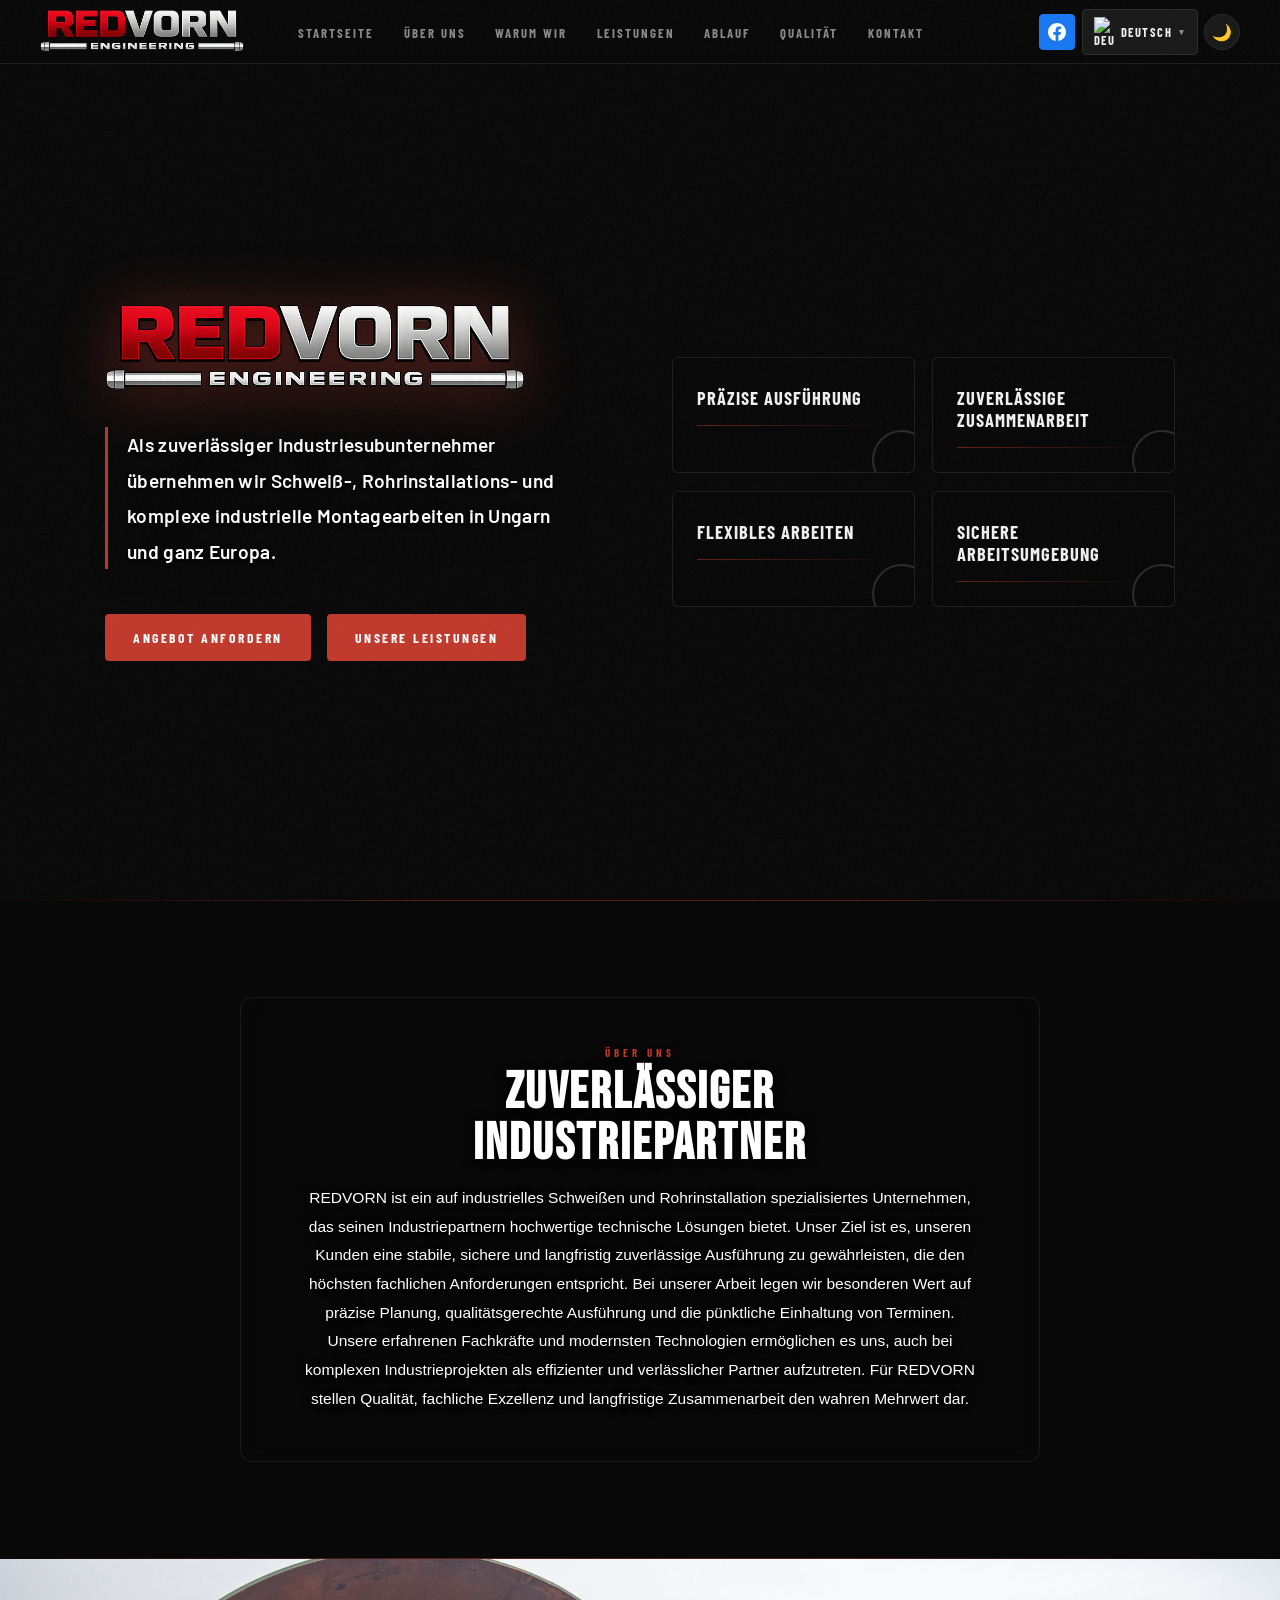
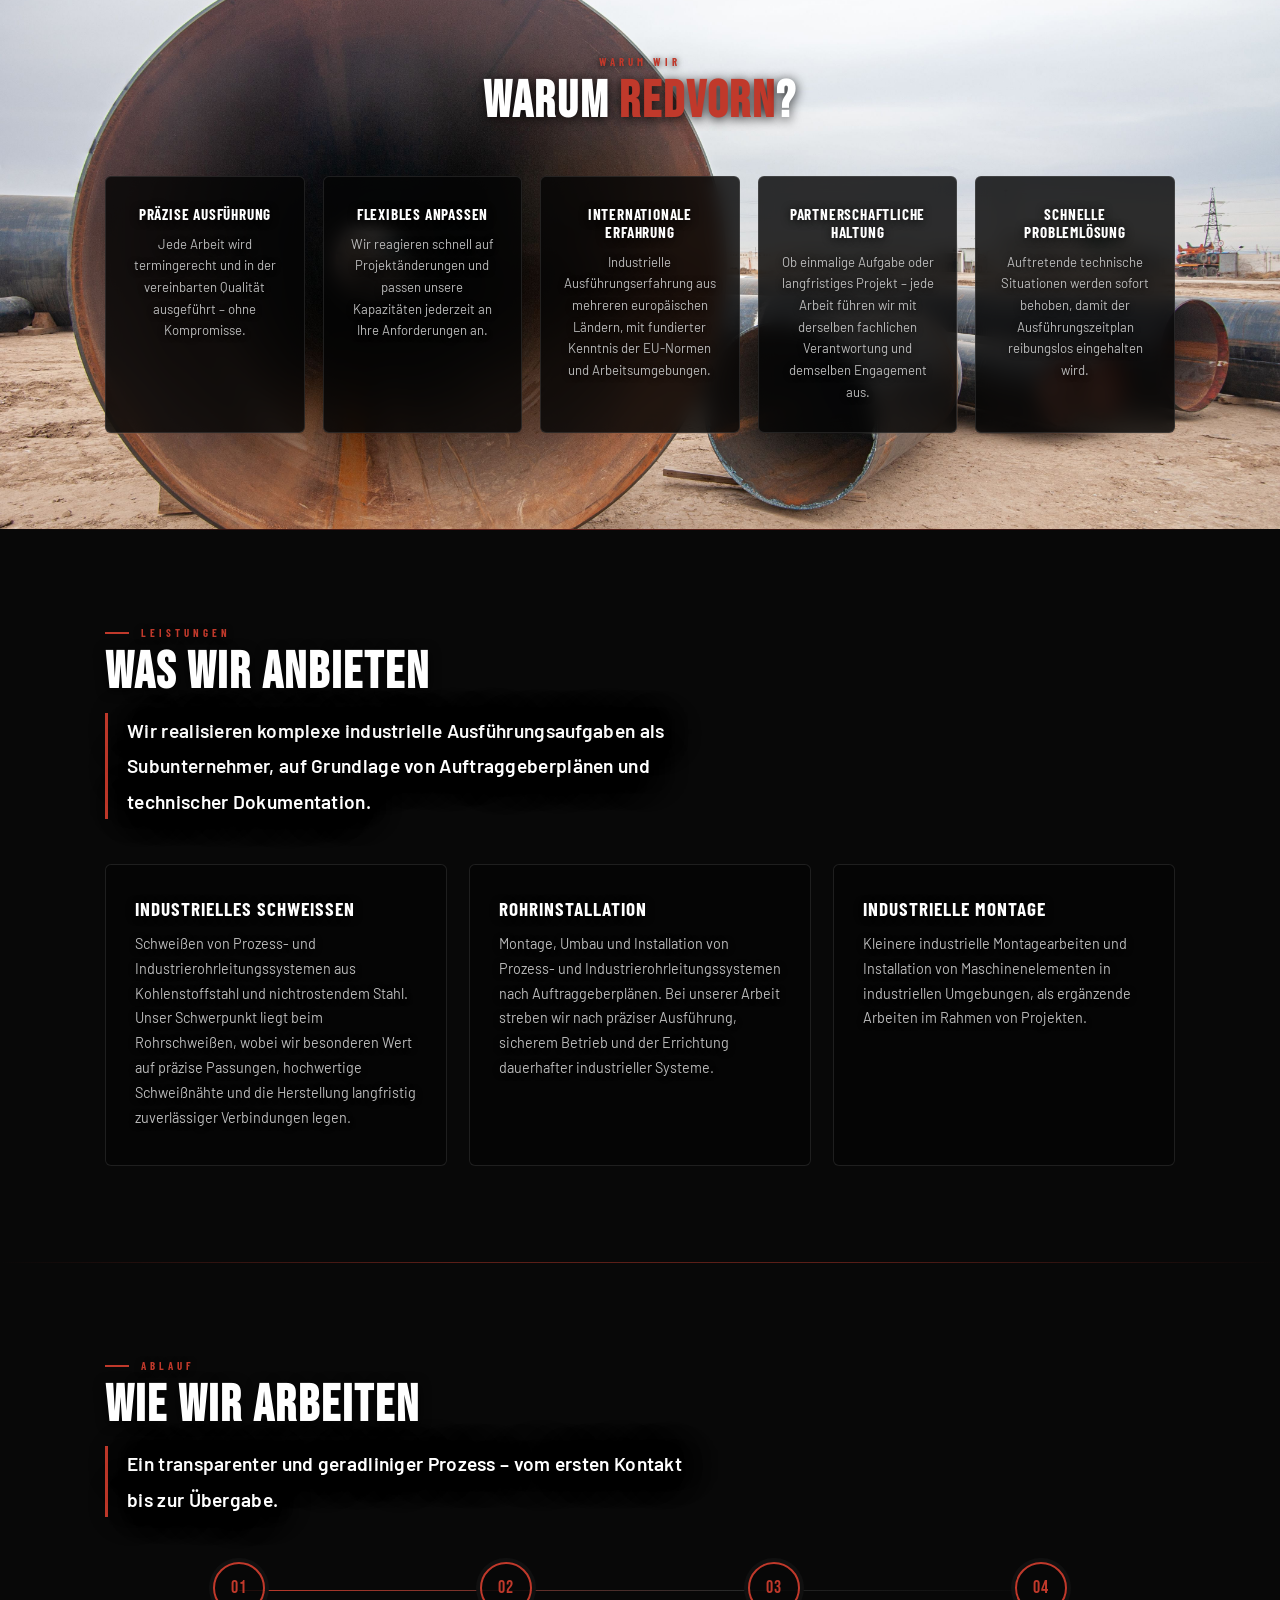
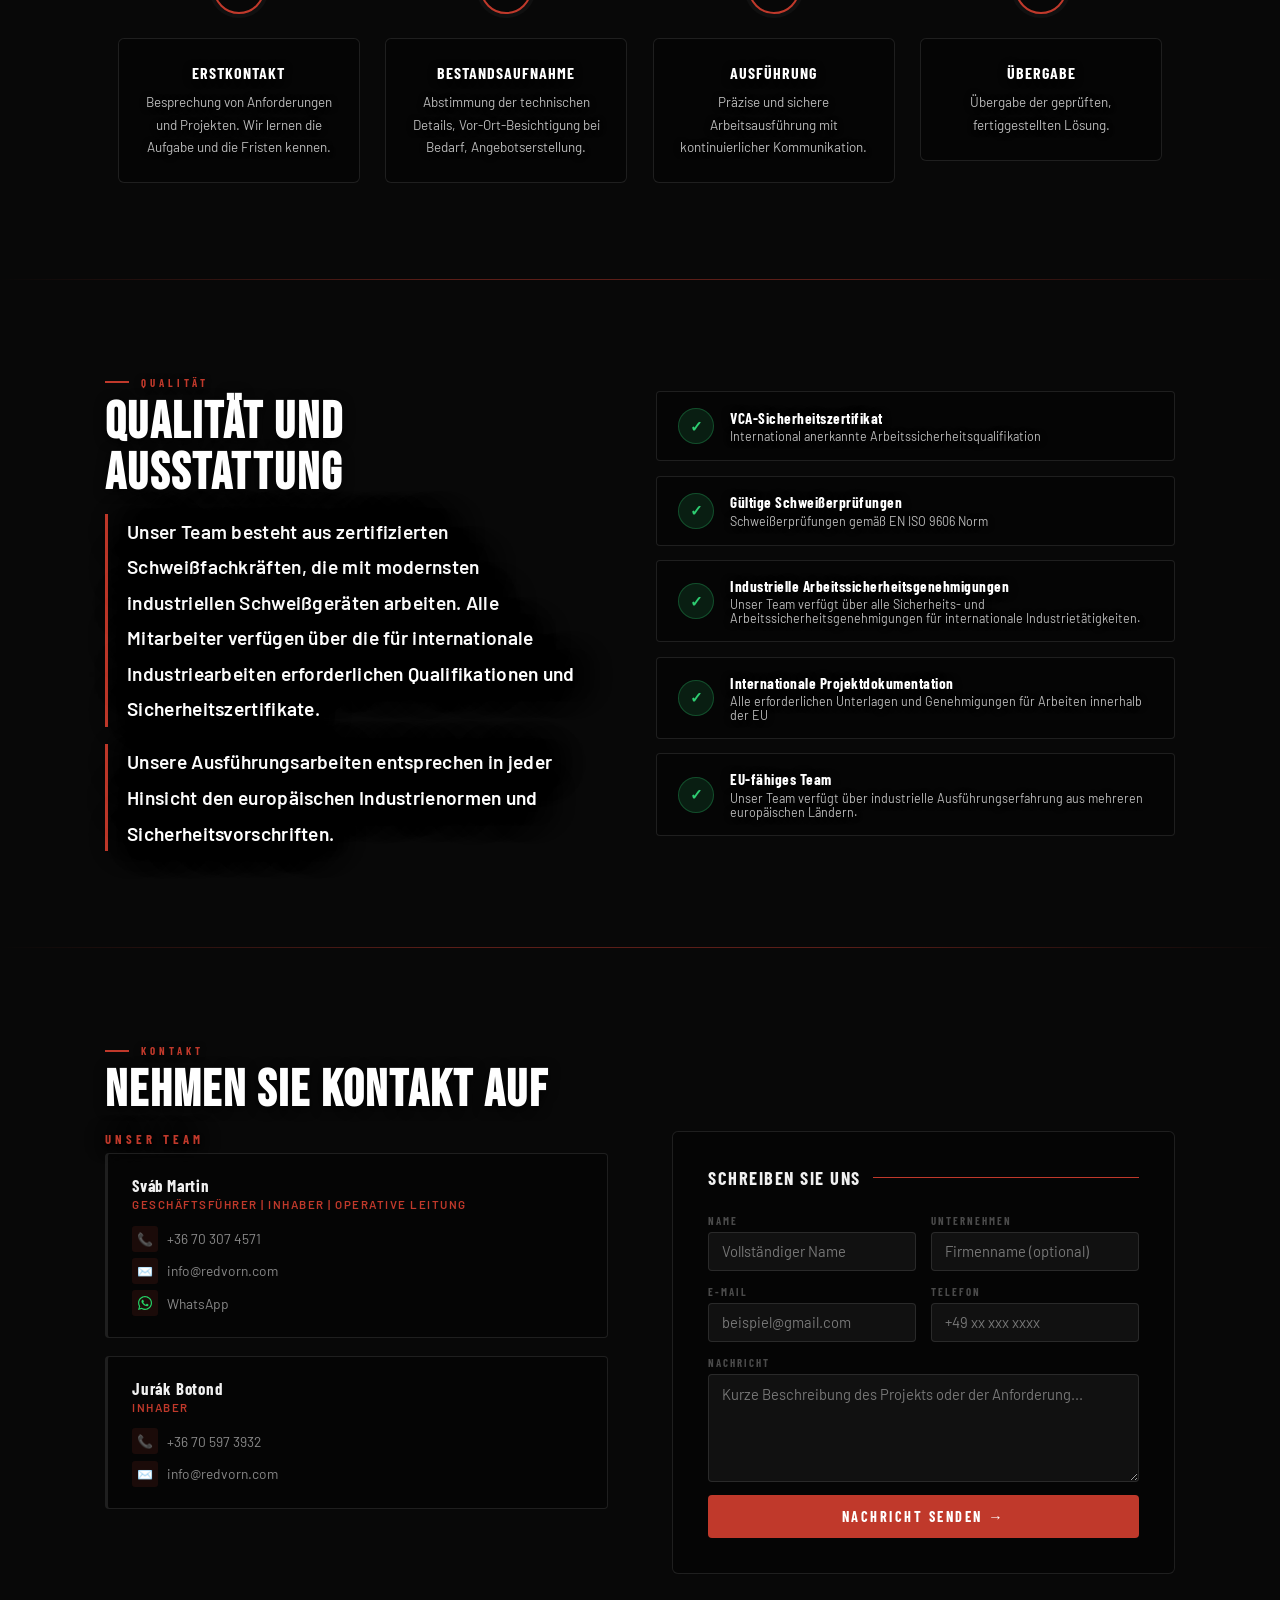
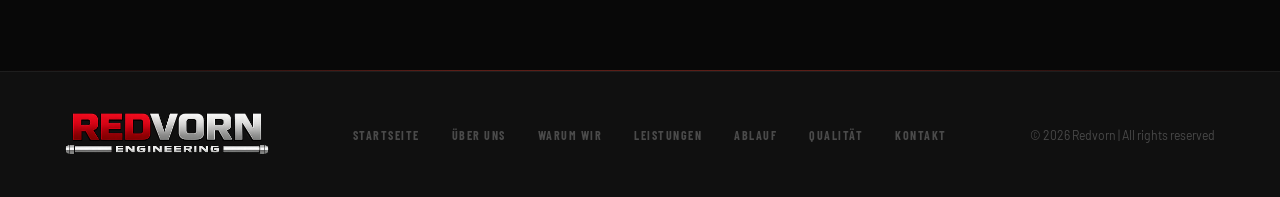
==== commit 9d708f11: "google tags" ====
--- a/redvorn-de.html
+++ b/redvorn-de.html
@@ -5,6 +5,12 @@
   <meta name="viewport" content="width=device-width, initial-scale=1.0">
   <meta name="description" content="Redvorn Engineering – Schweißen, Rohrinstallation und industrielle Montage in Ungarn und Europa.">
 
+    <meta property="og:title" content="Redvorn Engineering">
+    <meta property="og:description" content="Zuverlässiger Industriesubunternehmer – Schweißen, Rohrinstallation und komplexe Montagearbeiten in Ungarn und Europa.">
+    <meta property="og:image" content="https://redvorn.com/pics/redvorn-v-logo1.png">
+    <meta property="og:url" content="https://redvorn.com/redvorn-de.html">
+    <meta property="og:type" content="website">
+    <meta property="og:locale" content="de_DE">
   <title>Redvorn Engineering</title>
 
   <!-- Google Fonts -->
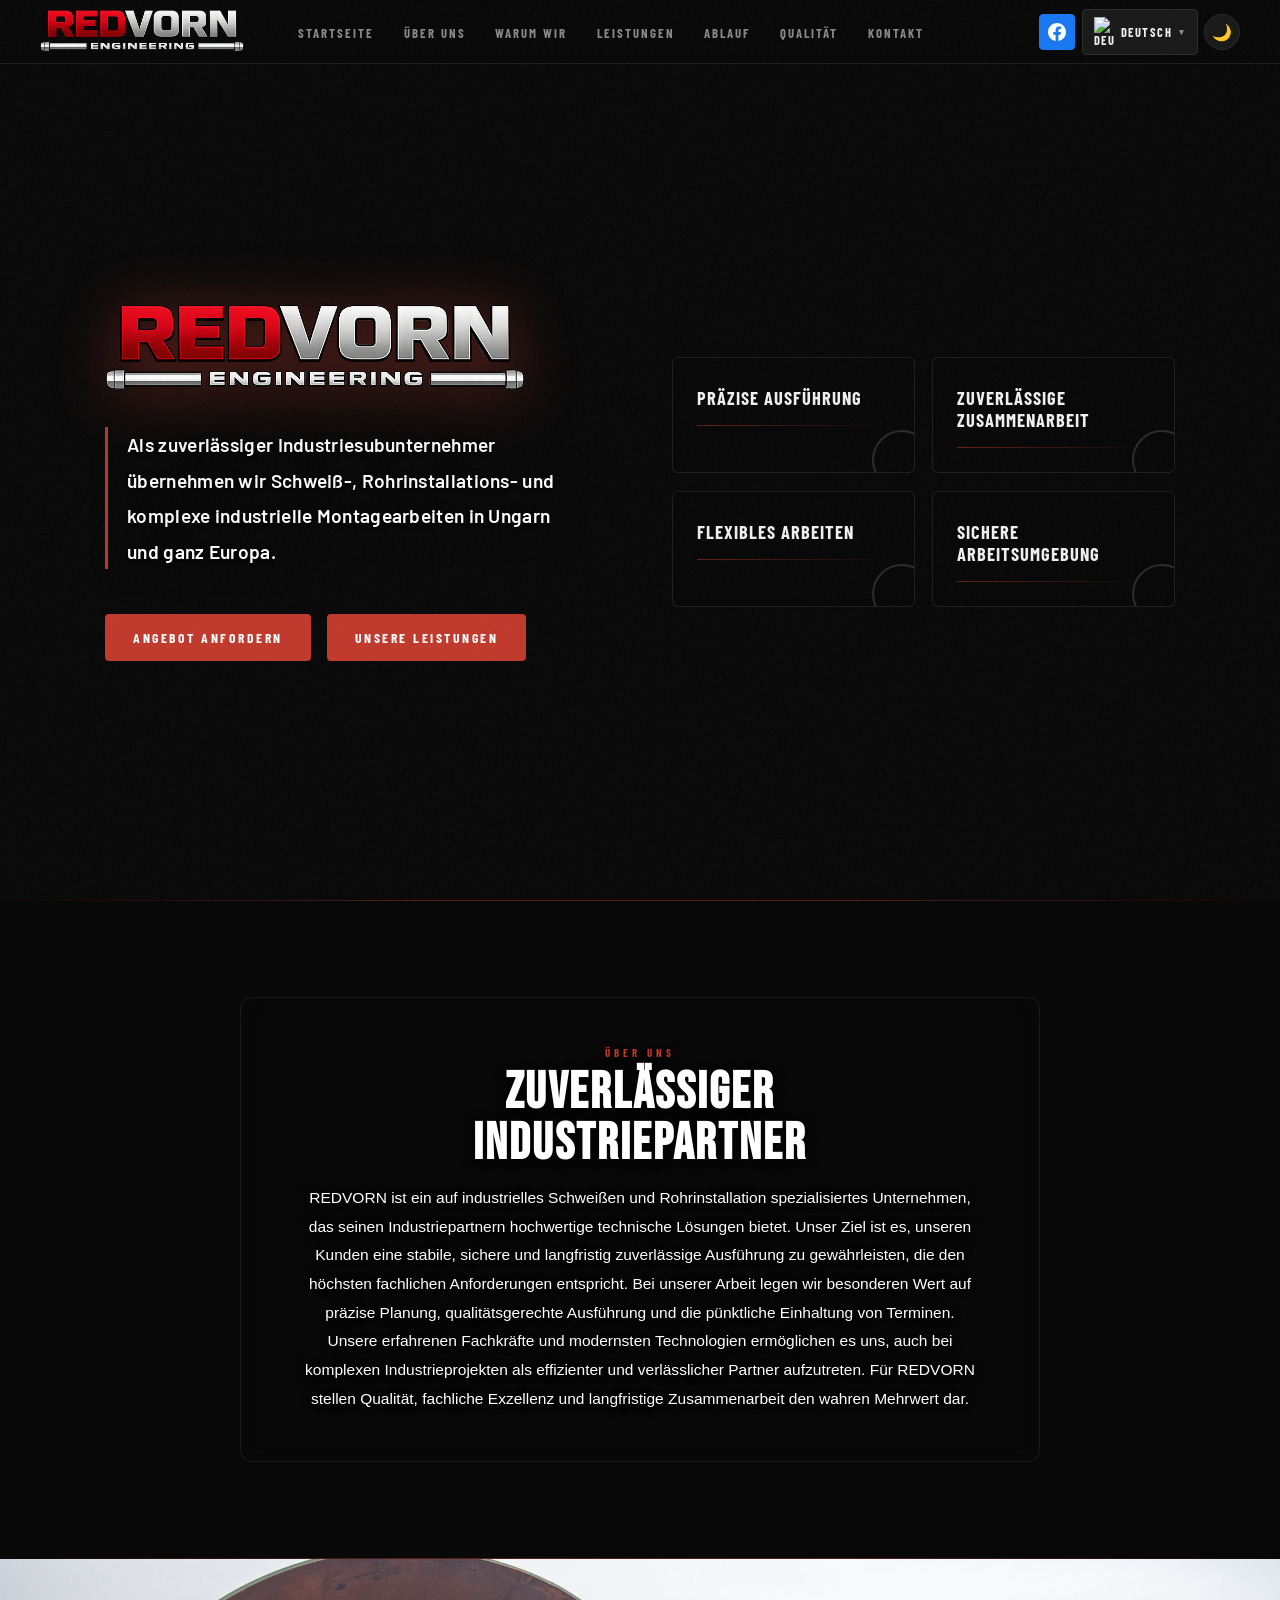
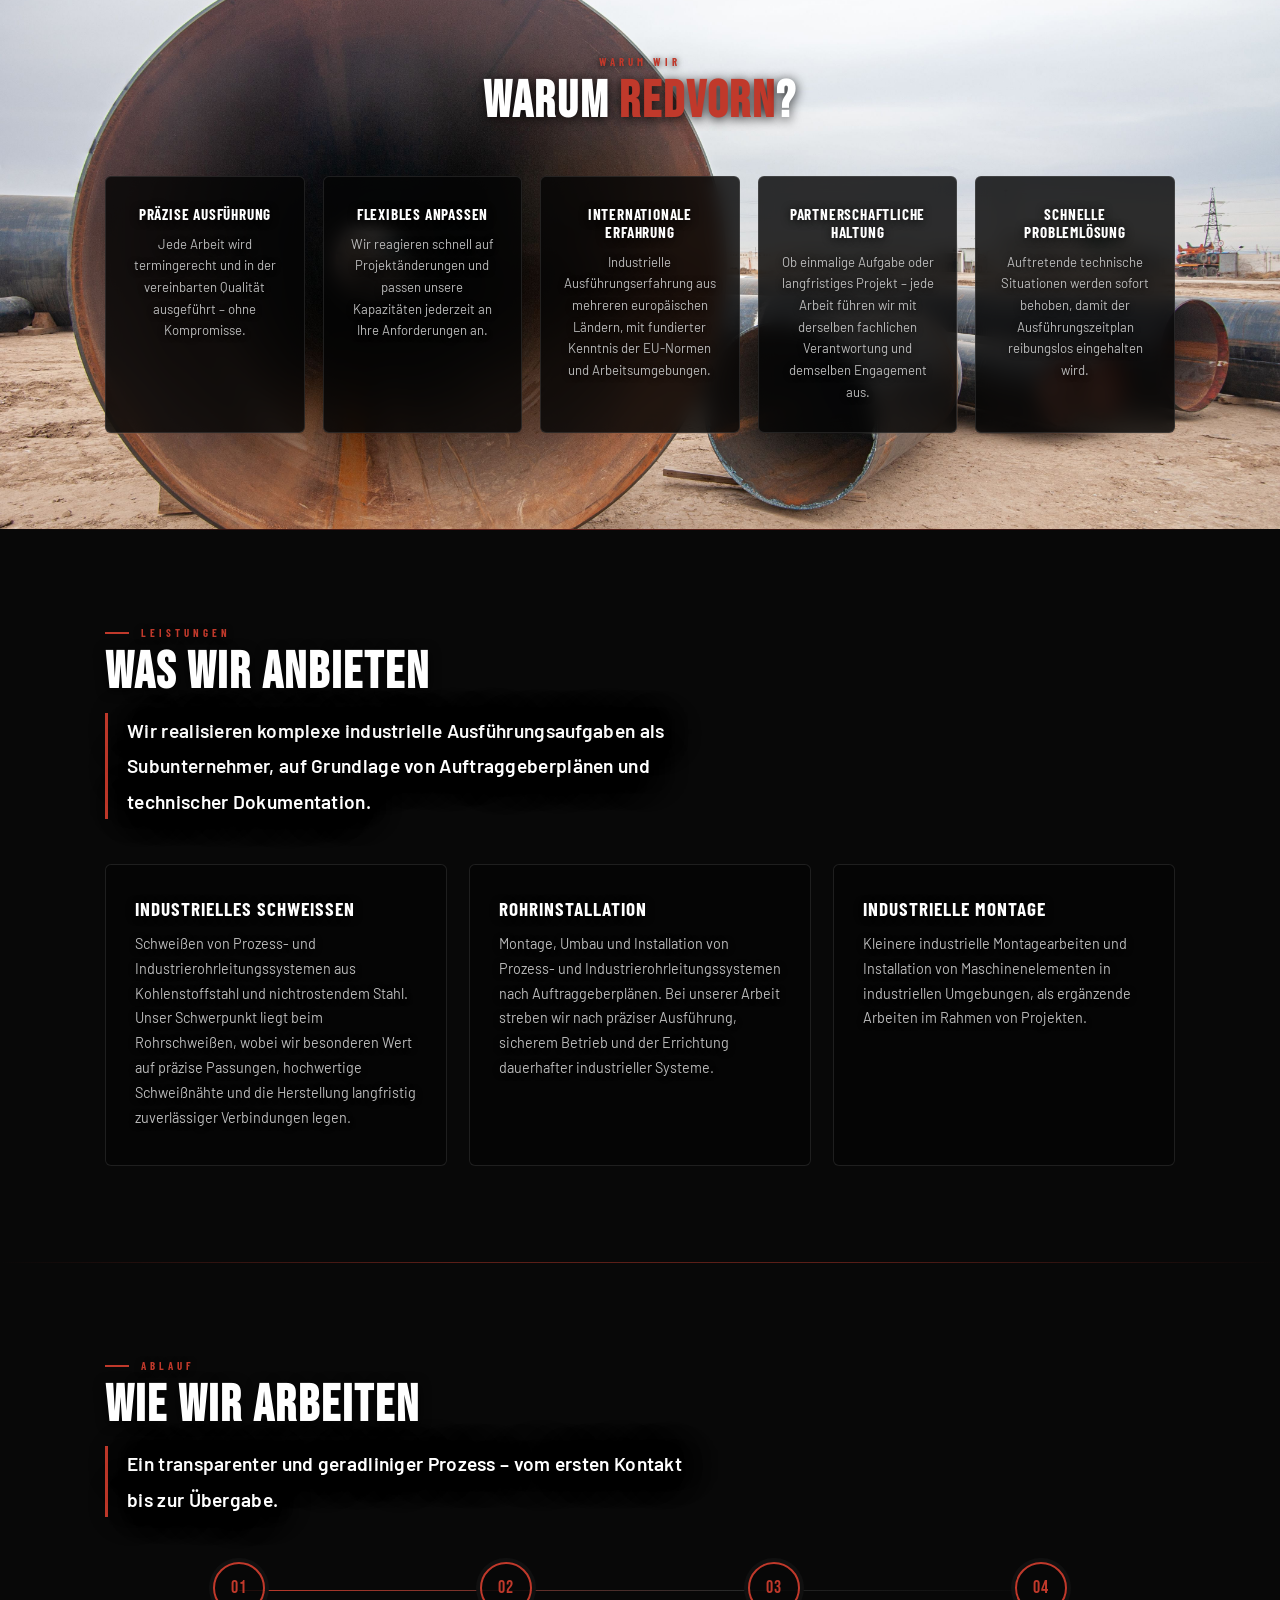
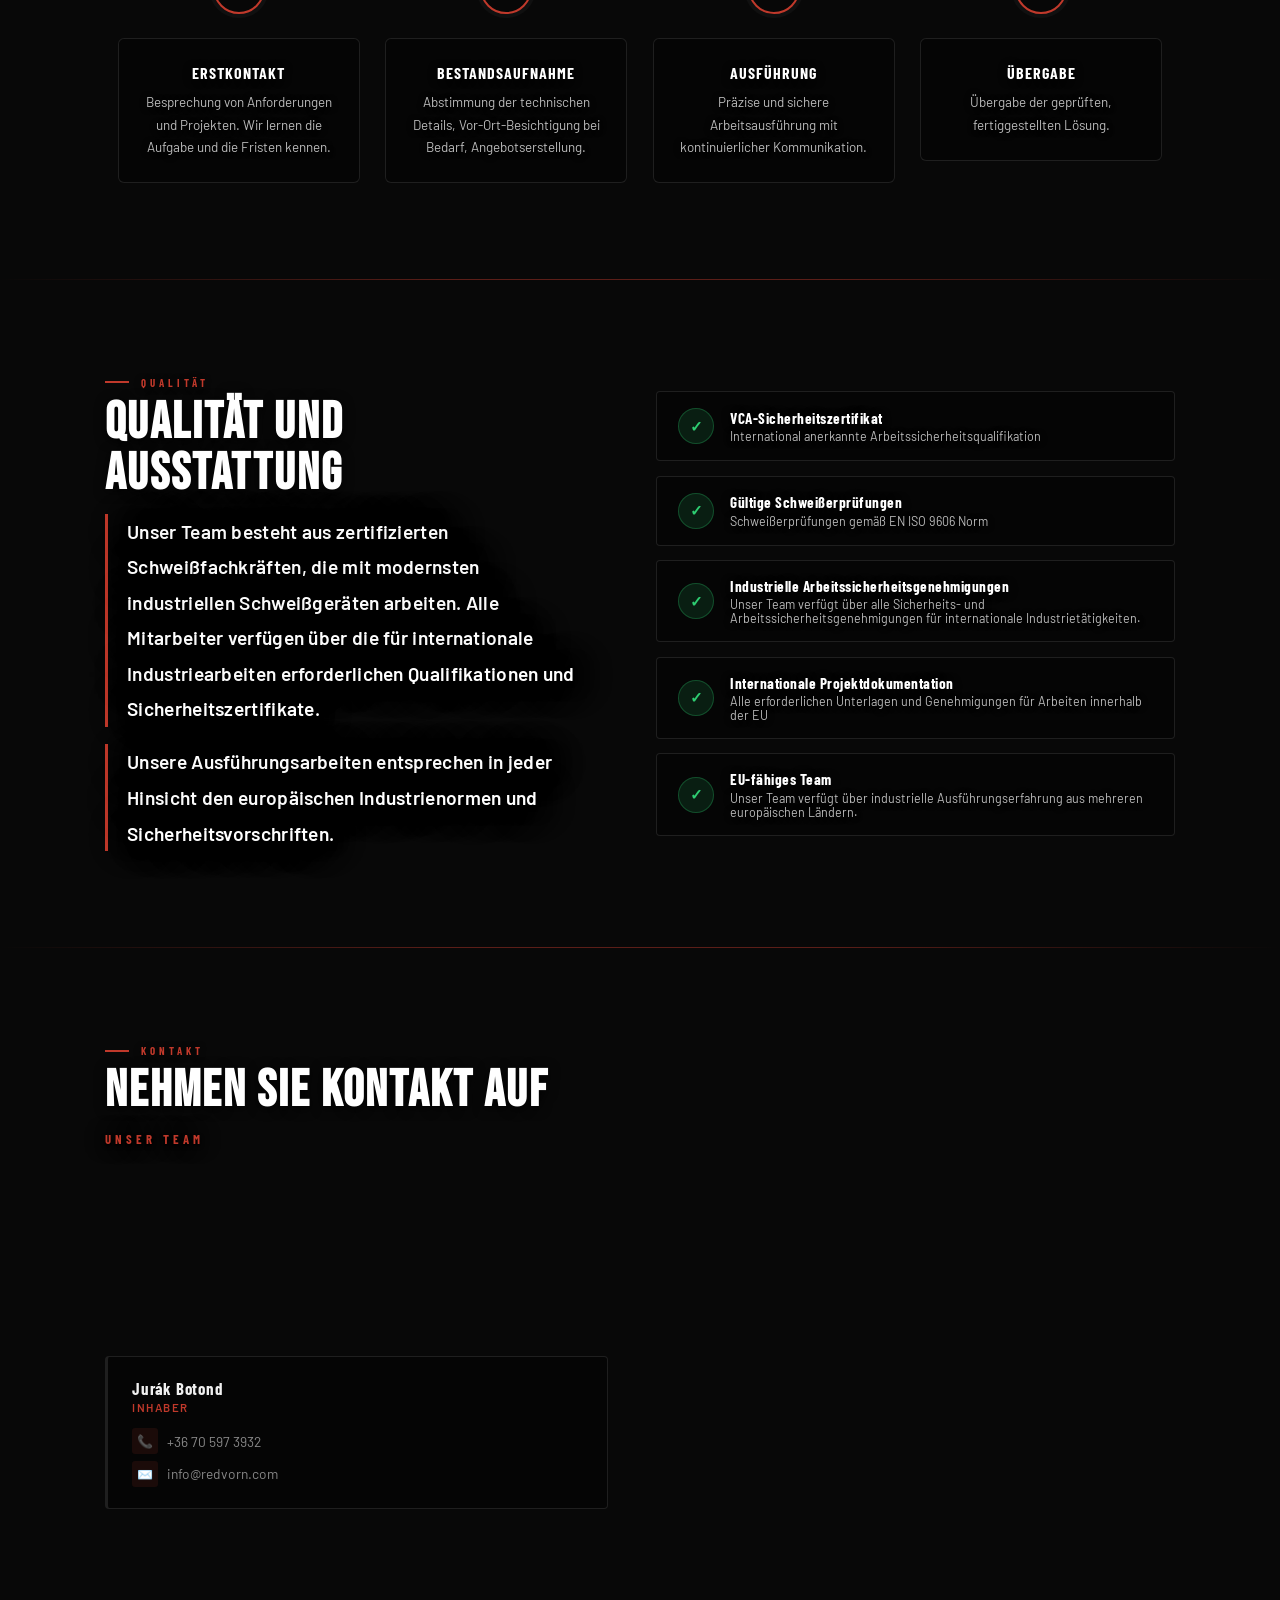
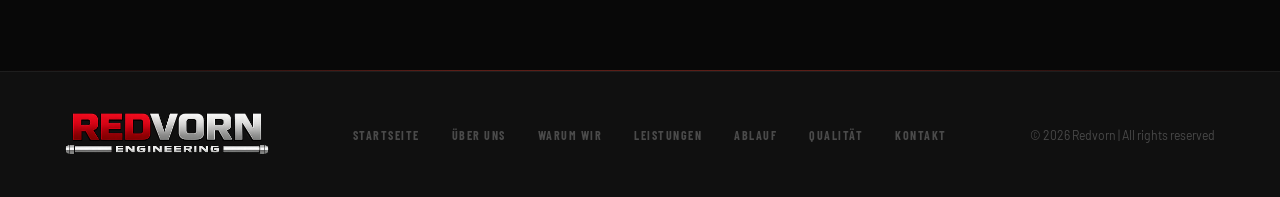
==== commit 4c3ec0c0: "whatsapp number fix" ====
--- a/redvorn-de.html
+++ b/redvorn-de.html
@@ -453,7 +453,7 @@
                     <path d="M380.9 97.1C339 55.1 283.2 32 223.9 32c-122.4 0-222 99.6-222 222 0 39.1 10.2 77.3 29.6 111L0 480l117.7-30.9c32.4 17.7 68.9 27 106.1 27h.1c122.3 0 224.1-99.6 224.1-222 0-59.3-25.2-115-67.1-157.1zm-157 341.6c-33.2 0-65.7-8.9-94-25.7l-6.7-4-69.8 18.3L72 359.2l-4.4-7c-18.5-29.4-28.2-63.3-28.2-98.2 0-101.7 82.8-184.5 184.6-184.5 49.3 0 95.6 19.2 130.4 54.1 34.8 34.9 56.2 81.2 56.1 130.5 0 101.8-84.9 184.6-186.6 184.6zm101.2-138.2c-5.5-2.8-32.8-16.2-37.9-18-5.1-1.9-8.8-2.8-12.5 2.8-3.7 5.6-14.3 18-17.6 21.8-3.2 3.7-6.5 4.2-12 1.4-32.6-16.3-54-29.1-75.5-66-5.7-9.8 5.7-9.1 16.3-30.3 1.8-3.7.9-6.9-.5-9.7-1.4-2.8-12.5-30.1-17.1-41.2-4.5-10.8-9.1-9.3-12.5-9.5-3.2-.2-6.9-.2-10.6-.2-3.7 0-9.7 1.4-14.8 6.9-5.1 5.6-19.4 19-19.4 46.3 0 27.3 19.9 53.7 22.6 57.4 2.8 3.7 39.1 59.7 94.8 83.8 35.2 15.2 49 16.5 66.6 13.9 10.7-1.6 32.8-13.4 37.4-26.4 4.6-13 4.6-24.1 3.2-26.4-1.3-2.5-5-3.9-10.5-6.6z"/>
                   </svg>
                 </div>
-                <a href="" target="_blank" rel="noopener noreferrer">WhatsApp</a>
+                <a href="https://wa.me/36703074571" target="_blank" rel="noopener noreferrer">WhatsApp</a>
               </div>
 
             </div>
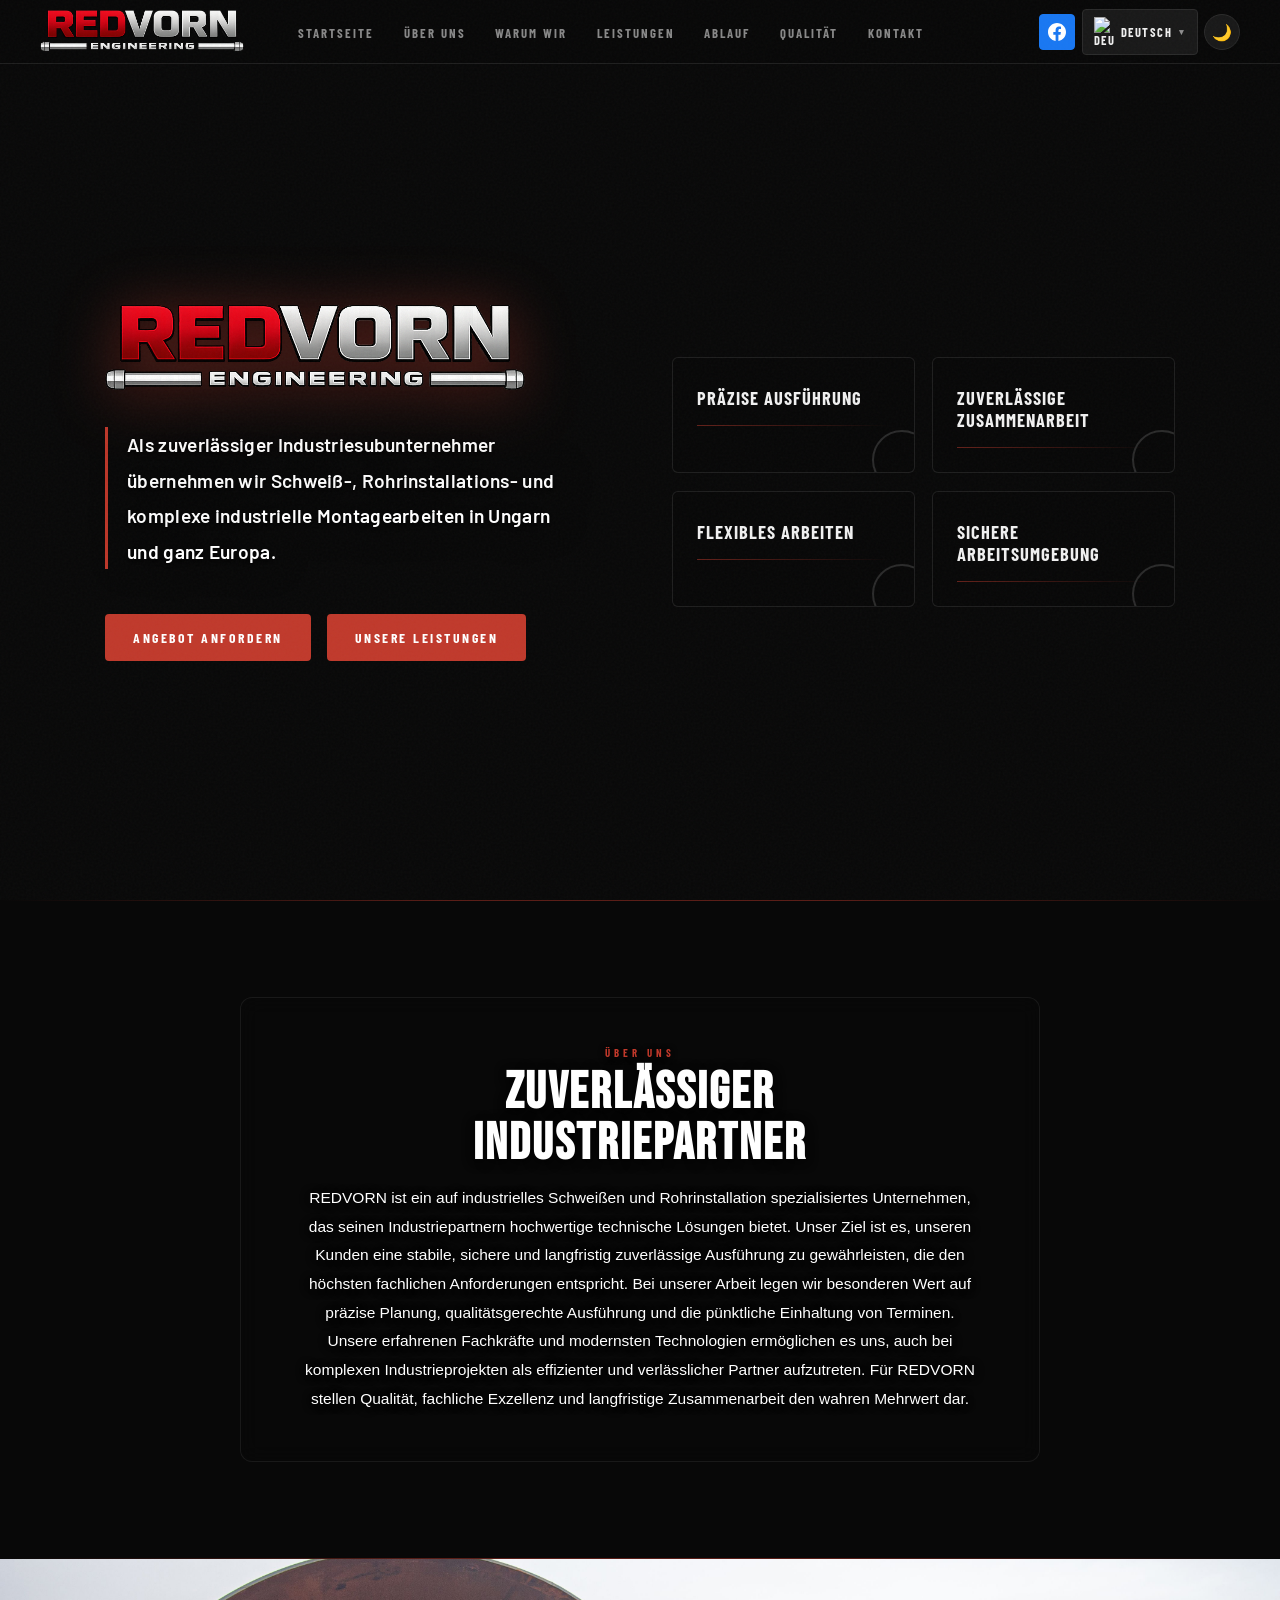
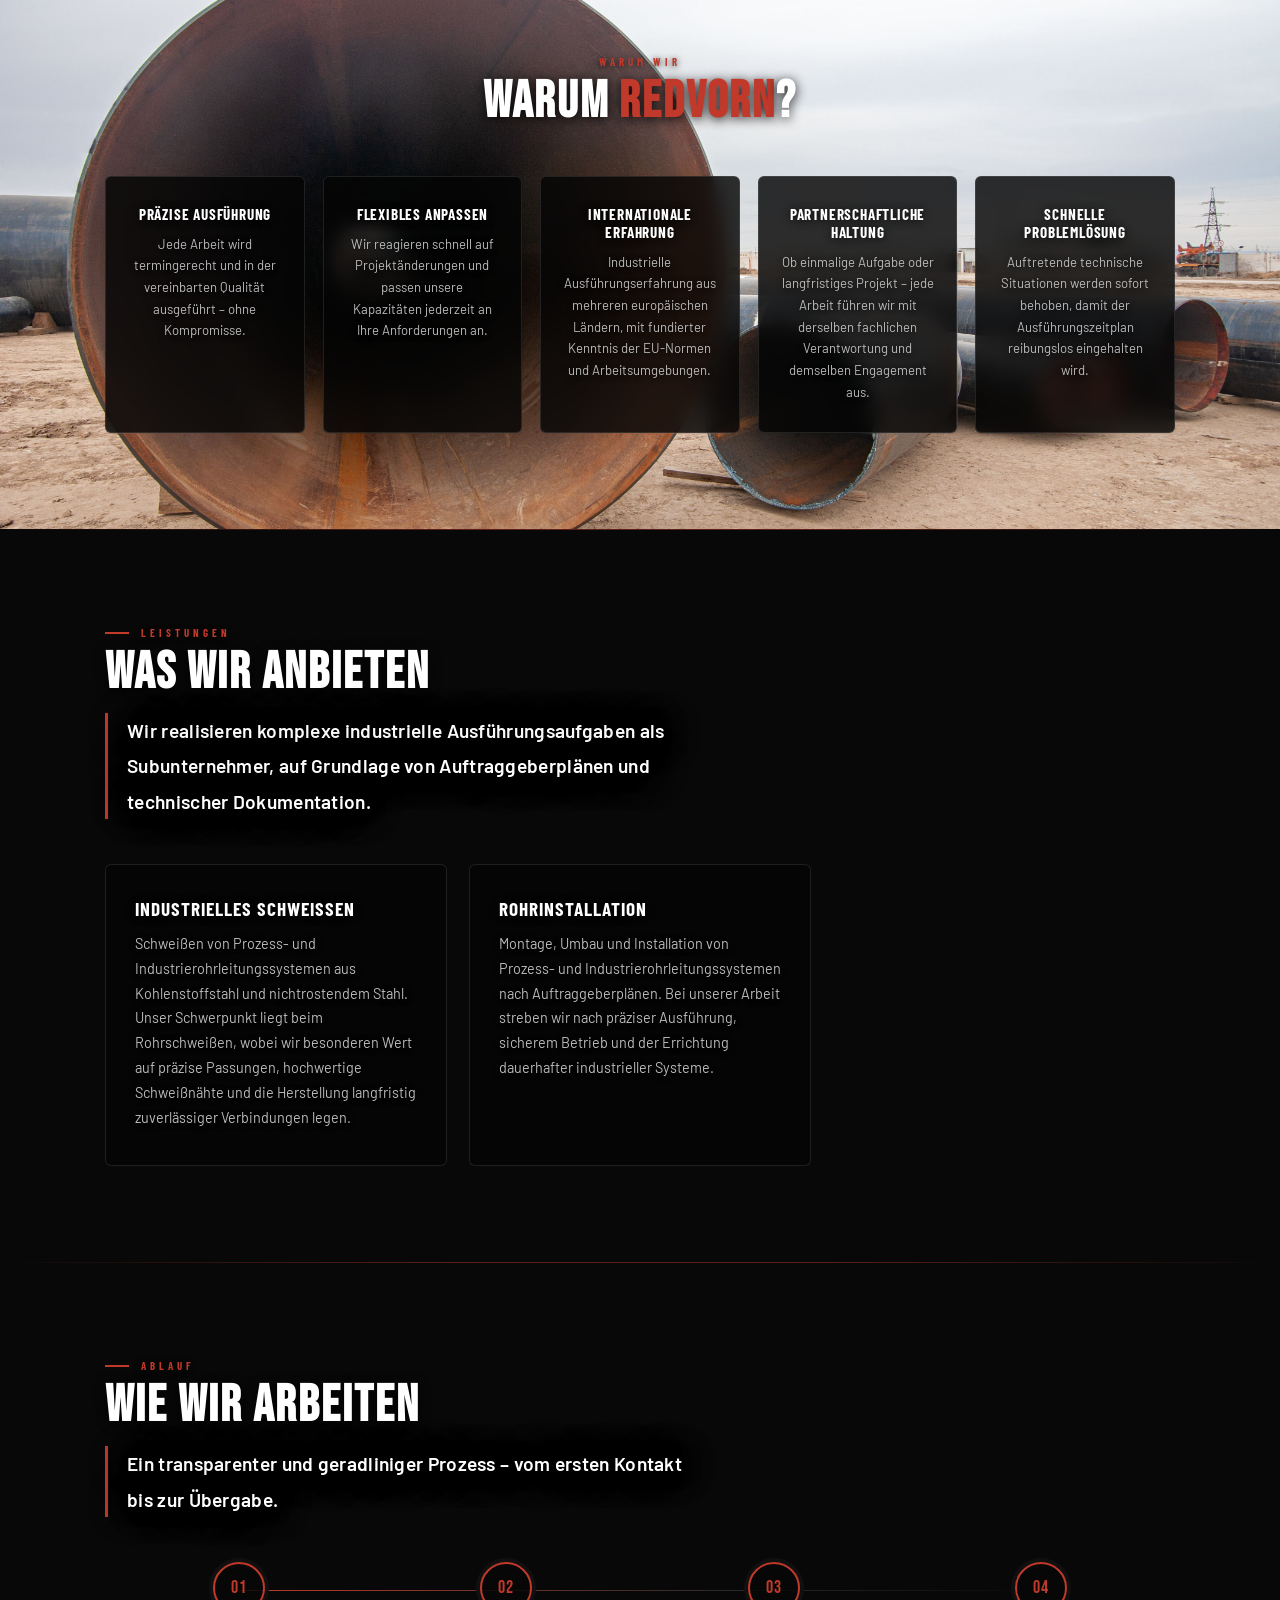
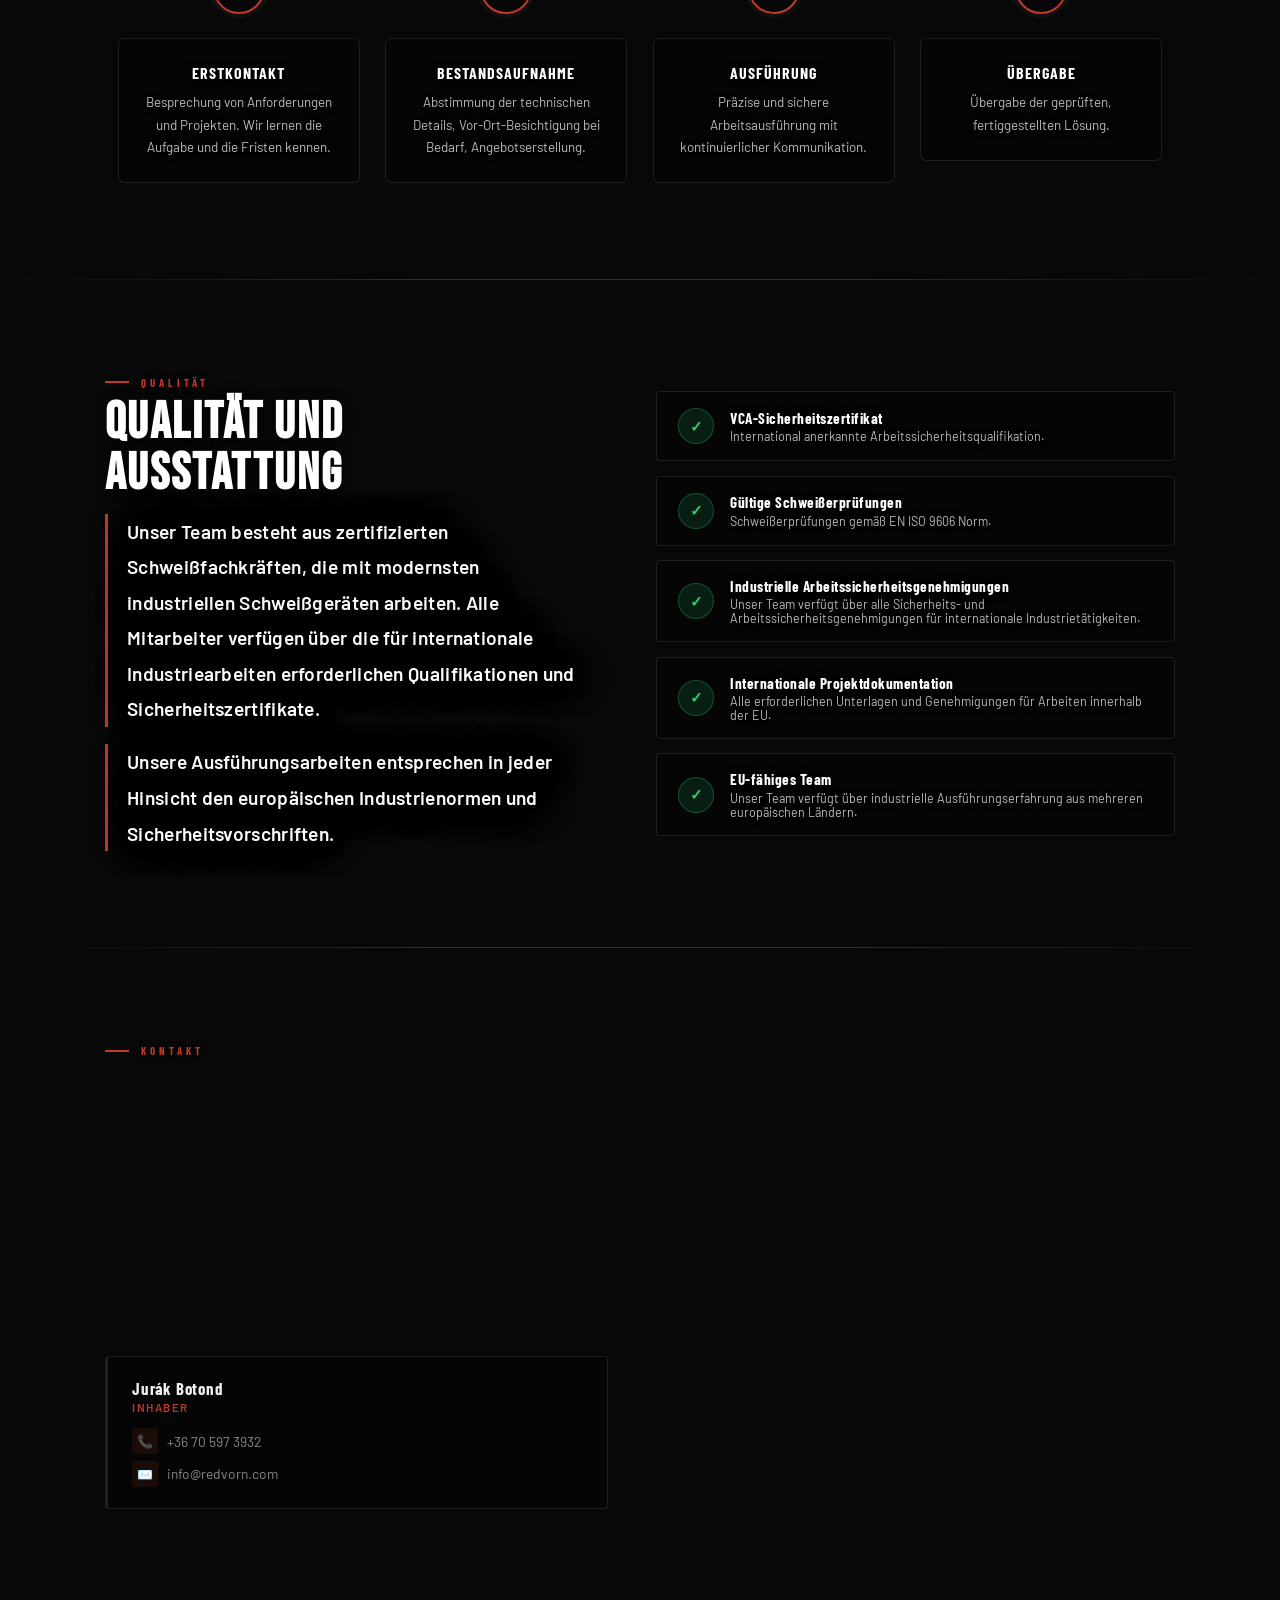
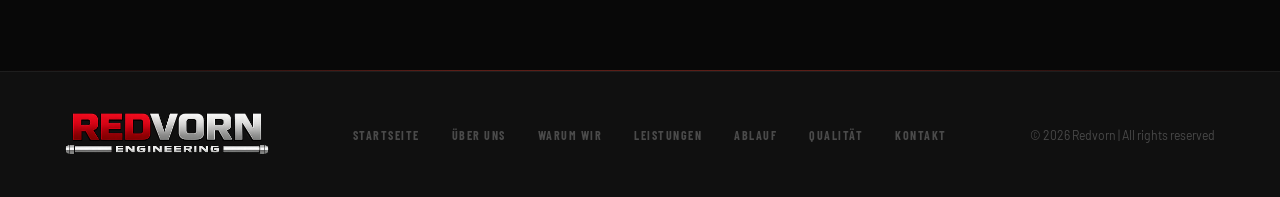
==== commit 14ee2b9e: "small lang fixes" ====
--- a/redvorn-de.html
+++ b/redvorn-de.html
@@ -368,7 +368,7 @@
           </div>
           <div class="cert-jobb">
             <div class="cert-cim">VCA-Sicherheitszertifikat</div>
-            <div class="cert-szoveg">International anerkannte Arbeitssicherheitsqualifikation</div>
+            <div class="cert-szoveg">International anerkannte Arbeitssicherheitsqualifikation.</div>
           </div>
         </div>
 
@@ -378,7 +378,7 @@
           </div>
           <div class="cert-jobb">
             <div class="cert-cim">Gültige Schweißerprüfungen</div>
-            <div class="cert-szoveg">Schweißerprüfungen gemäß EN ISO 9606 Norm</div>
+            <div class="cert-szoveg">Schweißerprüfungen gemäß EN ISO 9606 Norm.</div>
           </div>
         </div>
 
@@ -398,7 +398,7 @@
           </div>
           <div class="cert-jobb">
             <div class="cert-cim">Internationale Projektdokumentation</div>
-            <div class="cert-szoveg">Alle erforderlichen Unterlagen und Genehmigungen für Arbeiten innerhalb der EU</div>
+            <div class="cert-szoveg">Alle erforderlichen Unterlagen und Genehmigungen für Arbeiten innerhalb der EU.</div>
           </div>
         </div>
 
